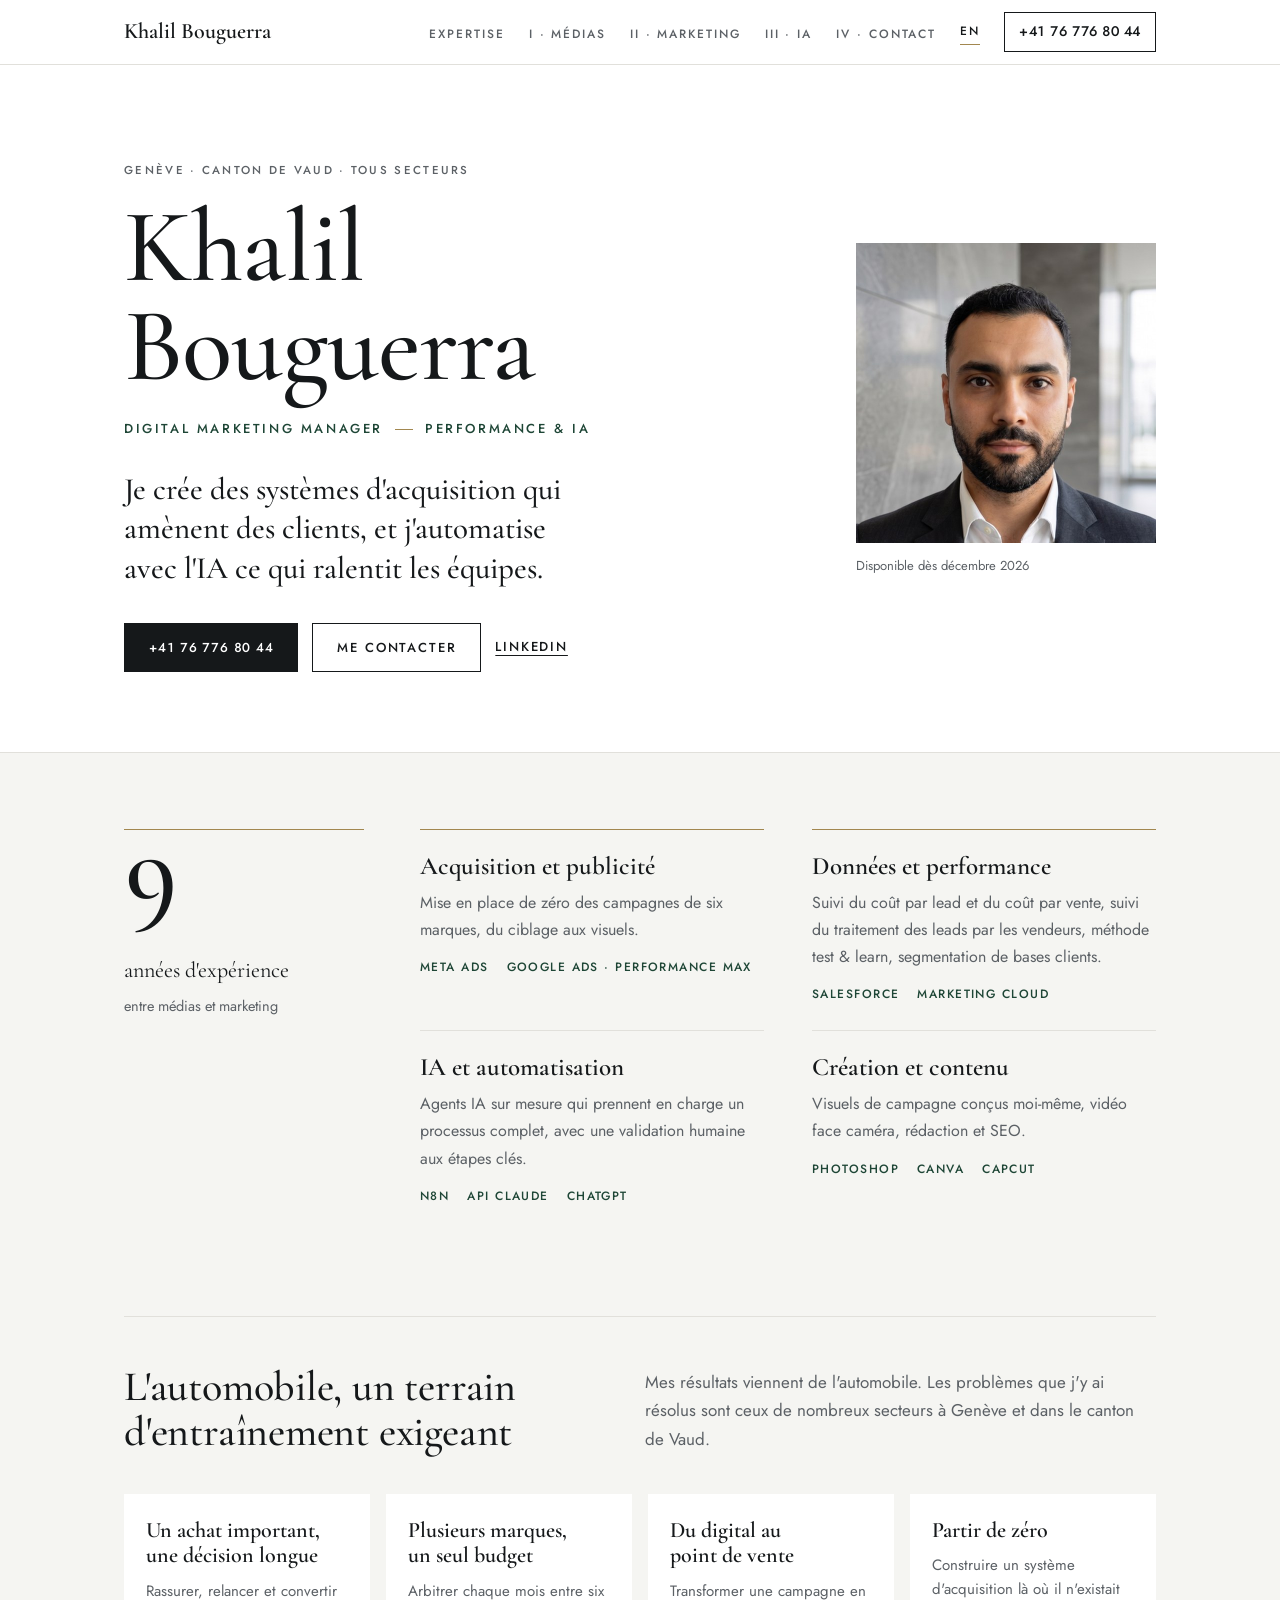
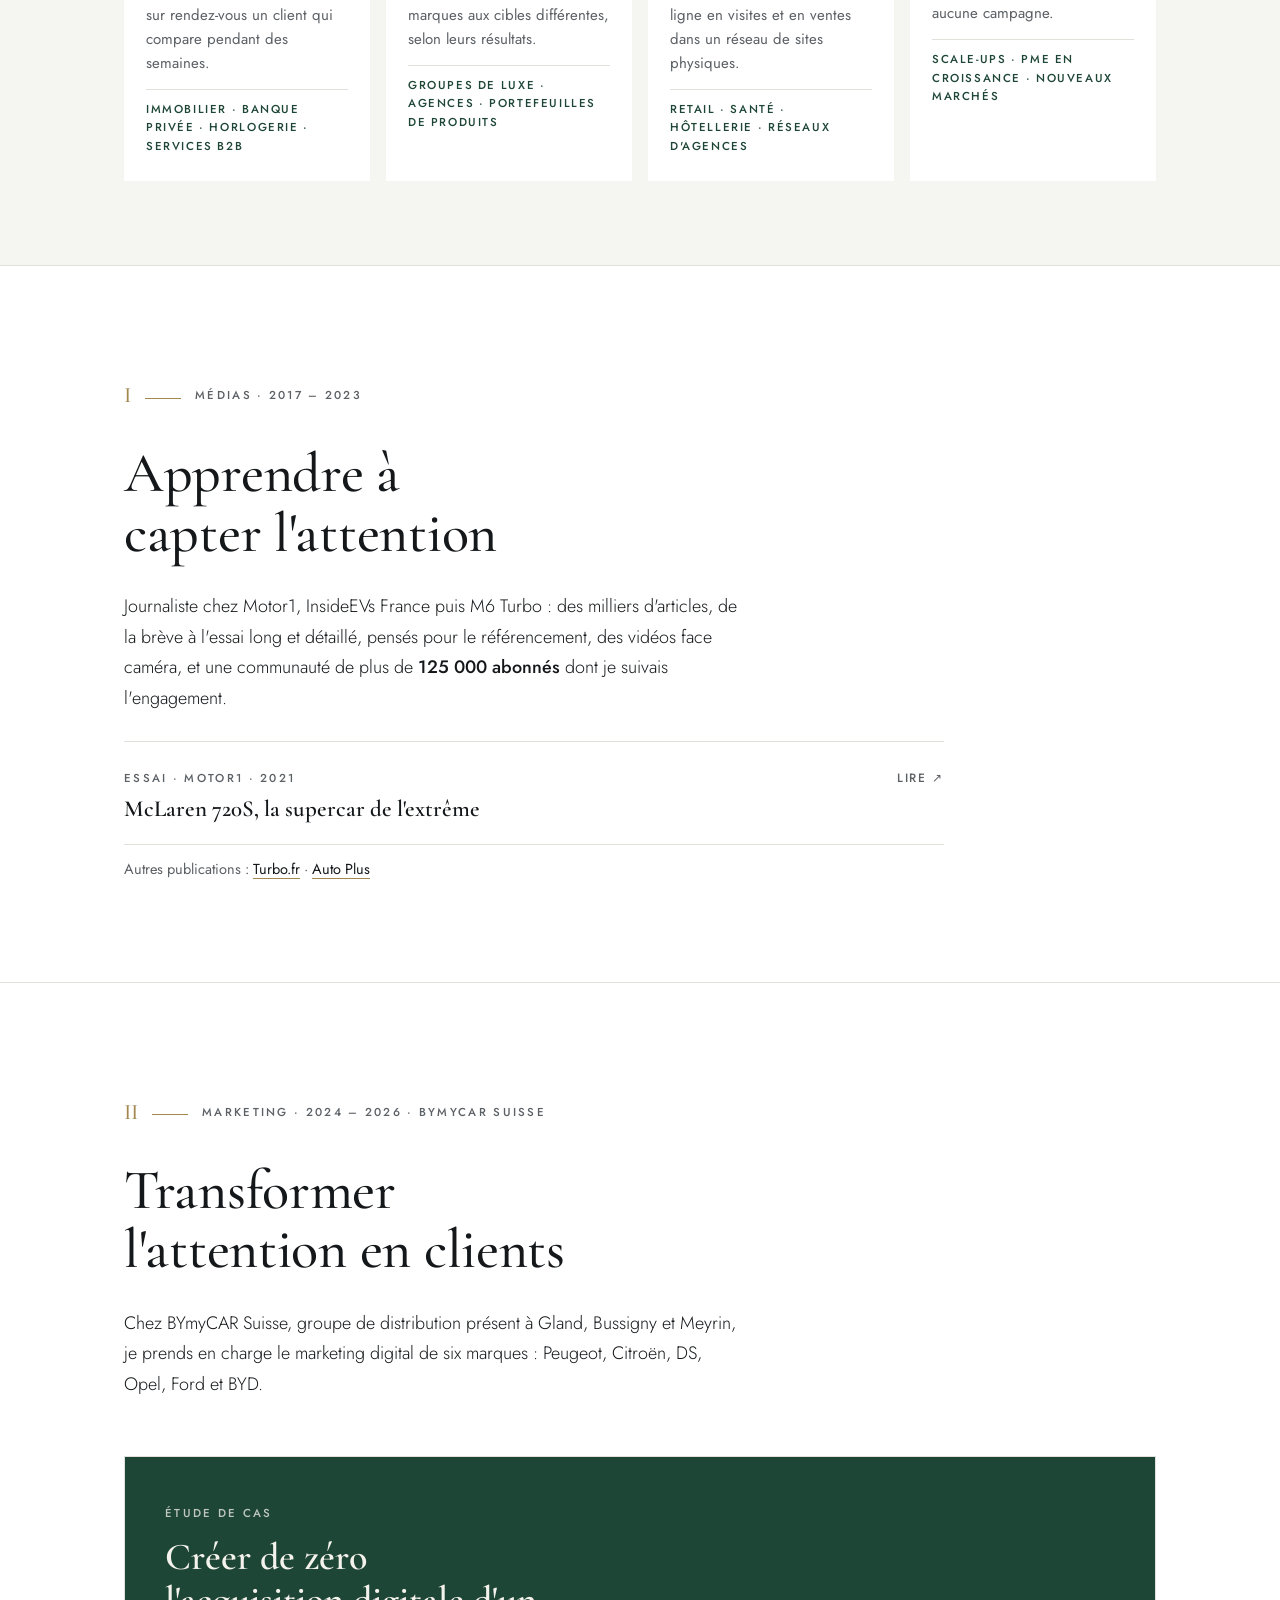
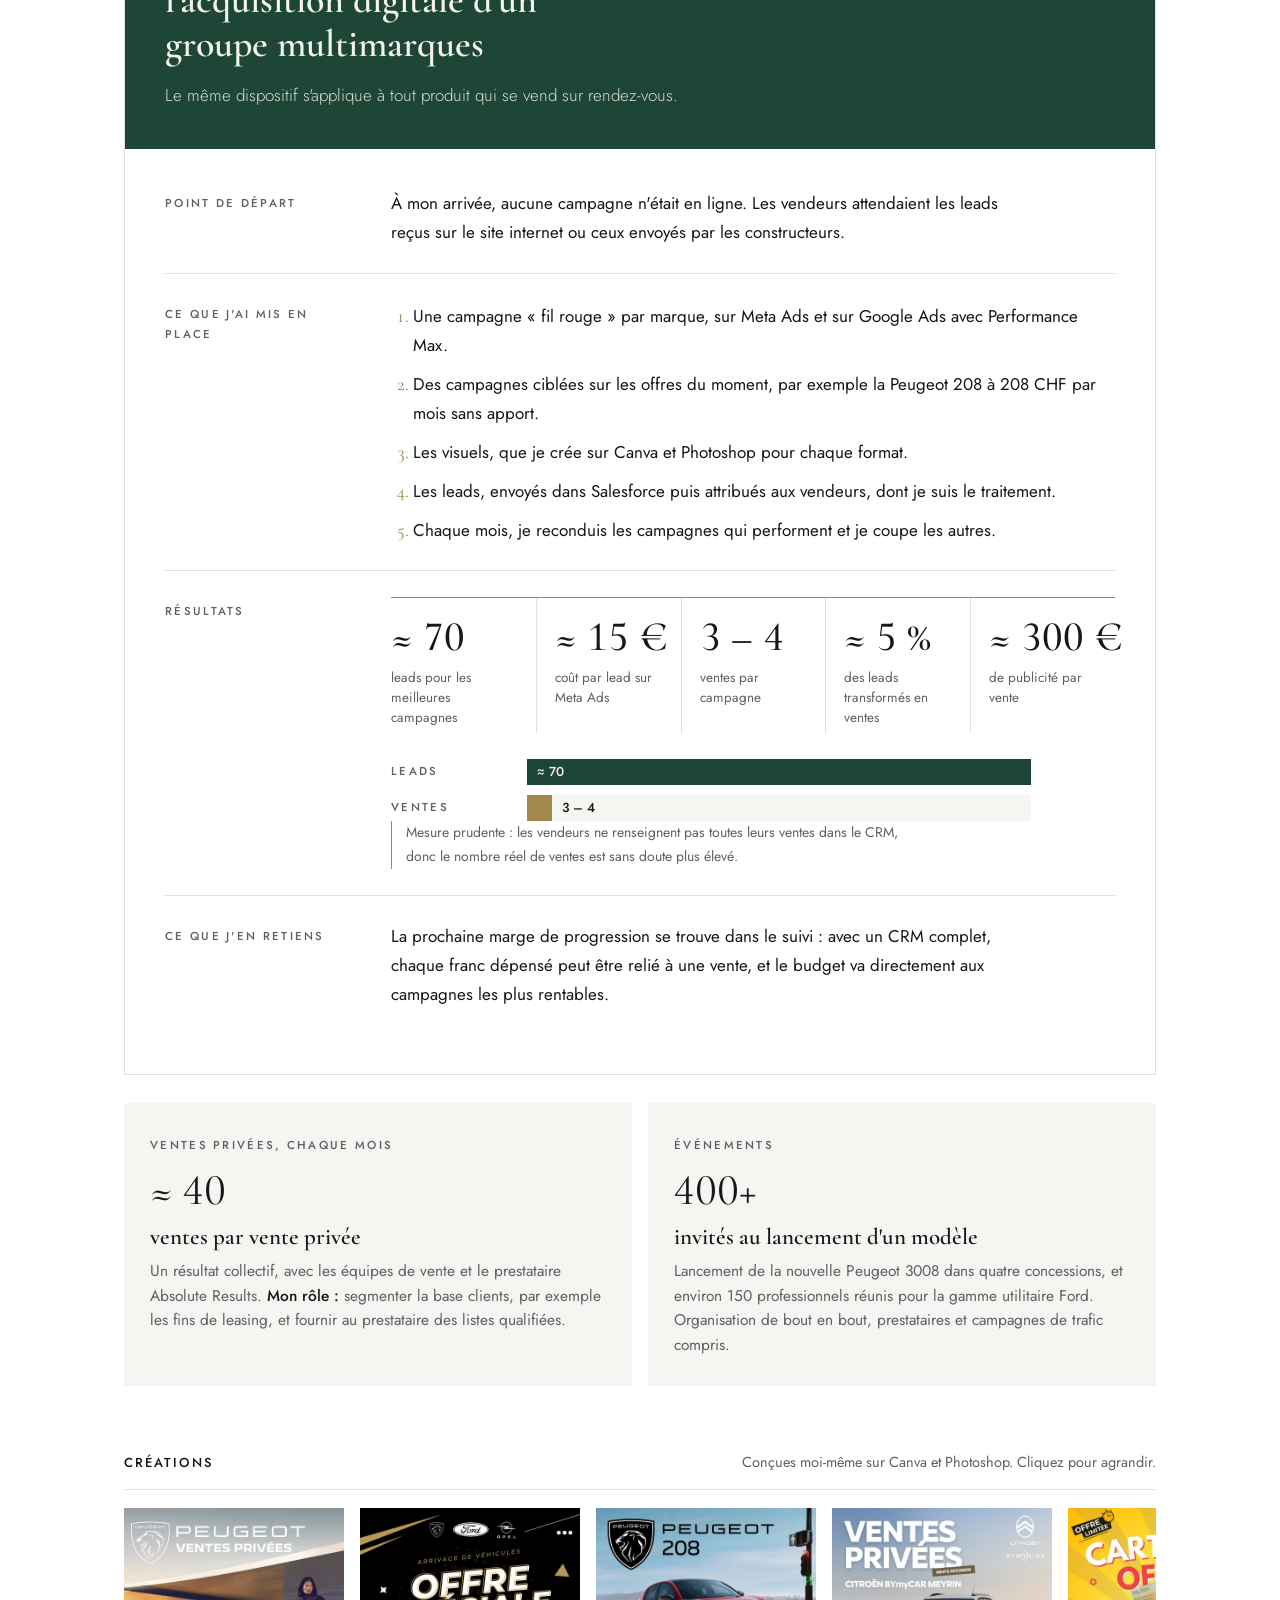
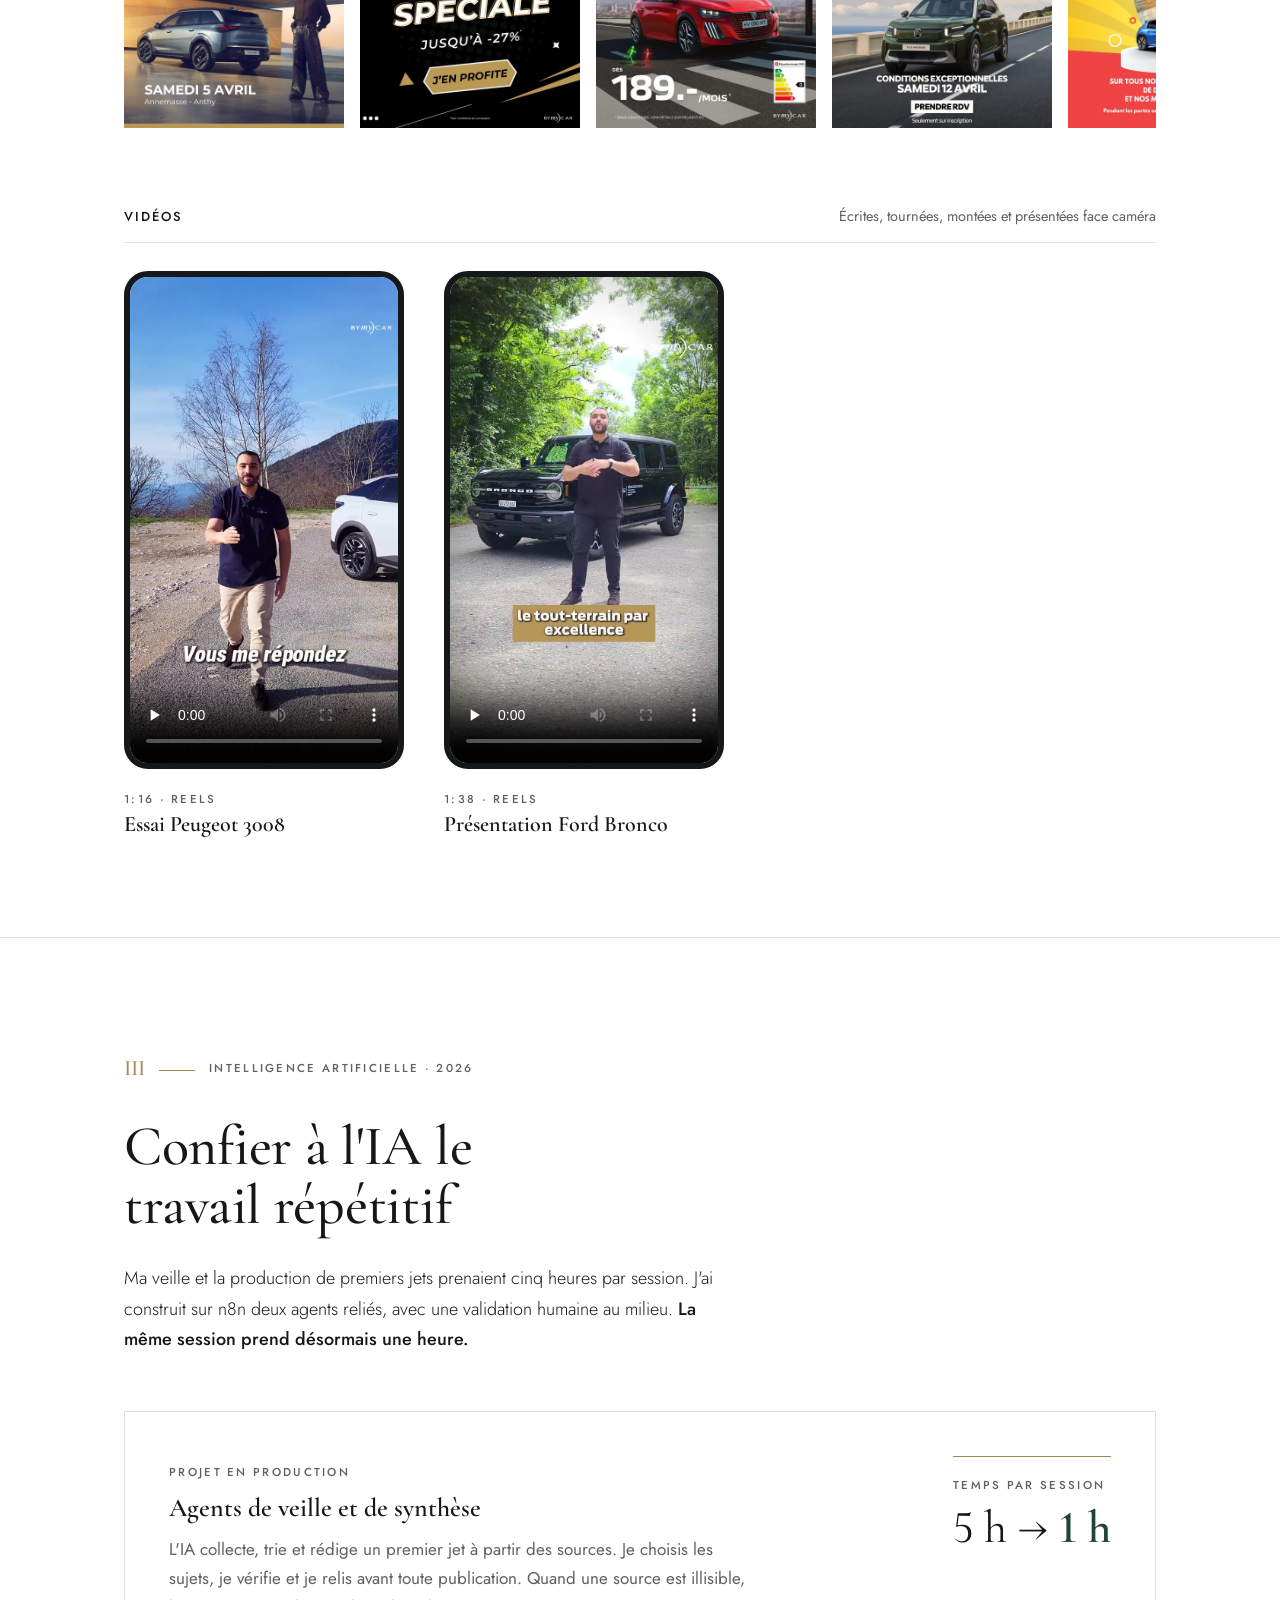
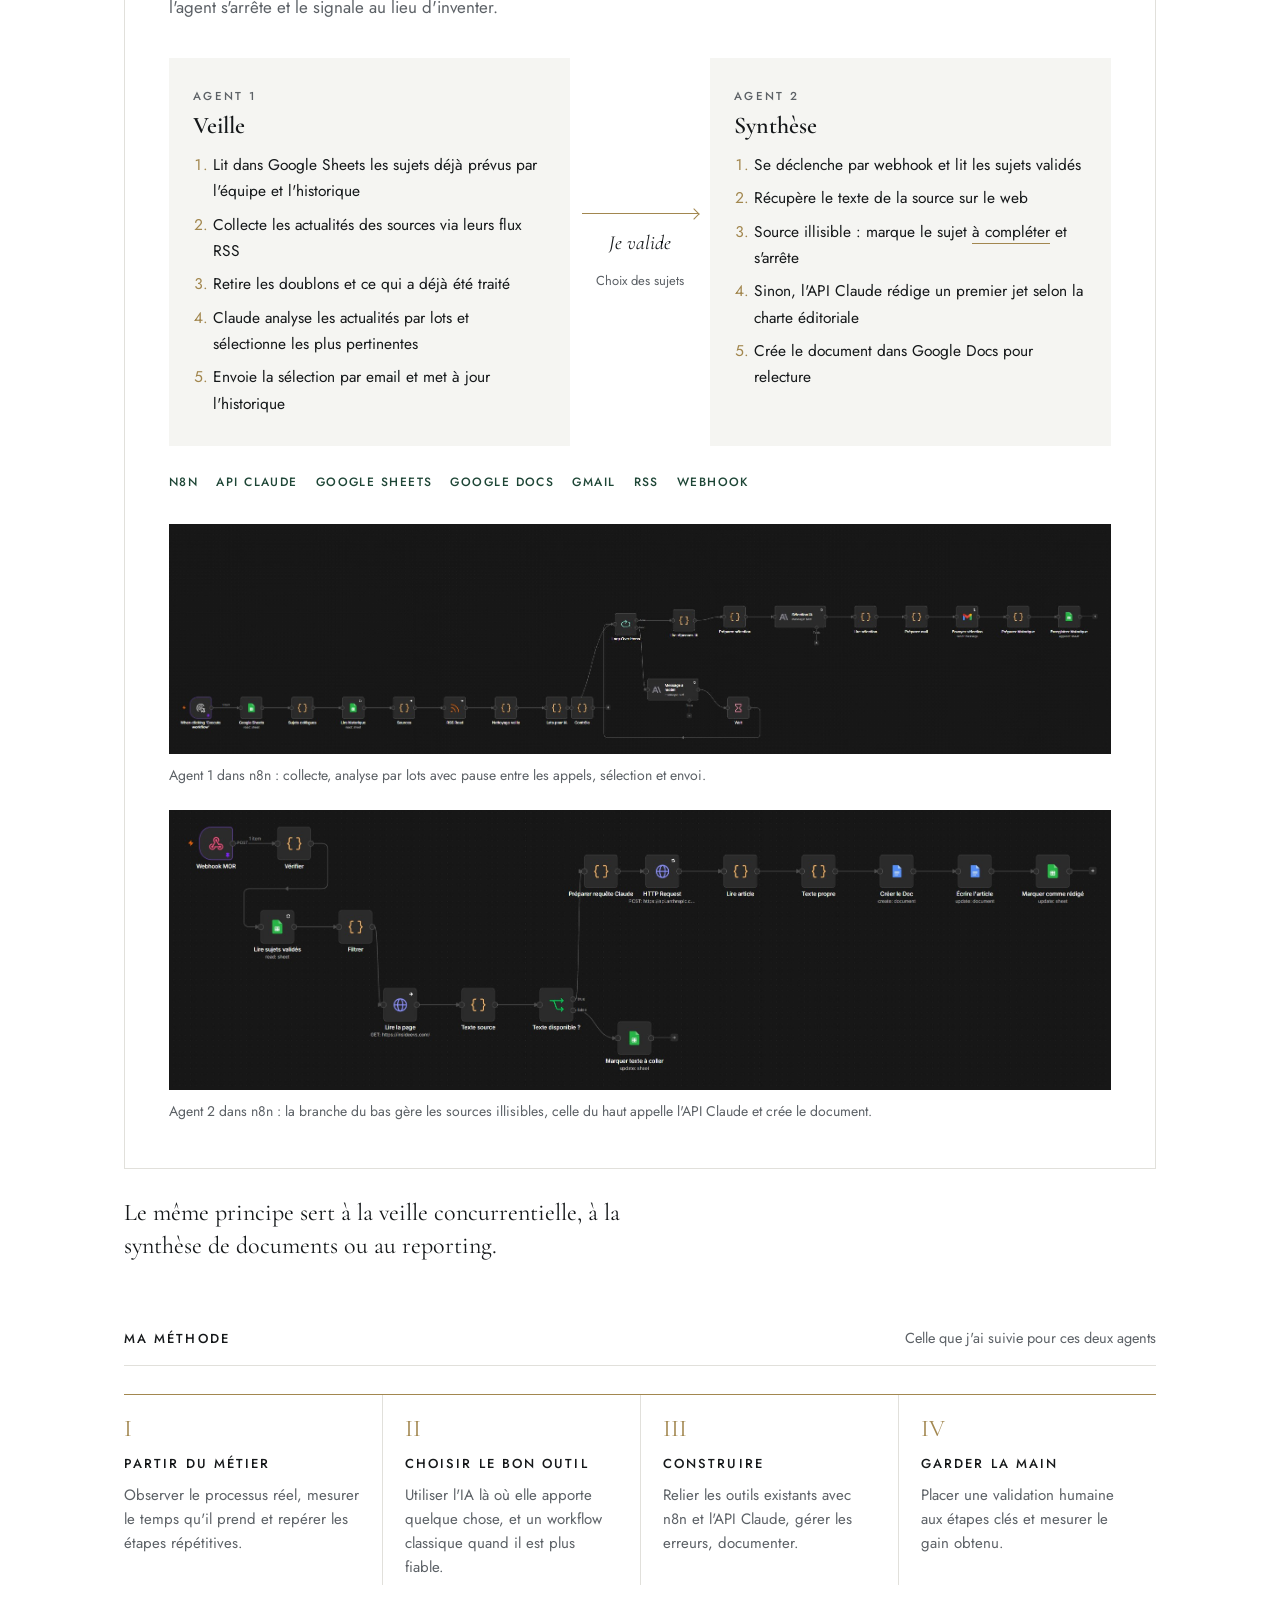
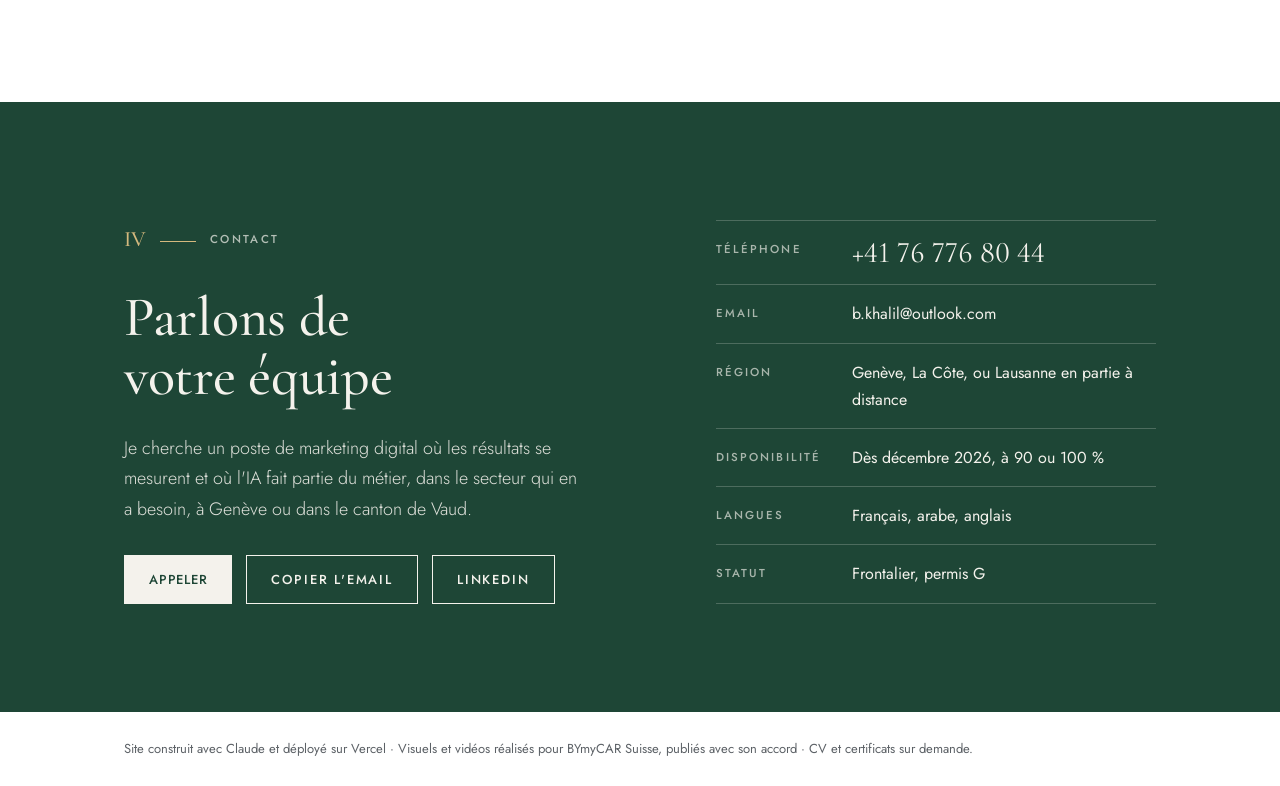
==== index.html @ 378ff2c2 "Précise le point de départ de l'étude de cas Co-Authored-By: Claude Opus 5.5 <noreply@anthropic.com>" ====
<!doctype html>
<html lang="fr">
<head>
<meta charset="utf-8">
<meta name="viewport" content="width=device-width, initial-scale=1, viewport-fit=cover">
<title>Khalil Bouguerra</title>
<meta name="description" content="Khalil Bouguerra – Digital Marketing Manager, performance et IA. Genève et canton de Vaud, tous secteurs.">
<link rel="alternate" hreflang="fr" href="index.html">
<link rel="alternate" hreflang="en" href="en.html">
<link rel="preconnect" href="https://fonts.googleapis.com">
<link rel="preconnect" href="https://fonts.gstatic.com" crossorigin>
<link rel="stylesheet" href="https://fonts.googleapis.com/css2?family=Cormorant+Garamond:ital,wght@0,500;0,600;1,500&family=Jost:wght@300;400;500&display=swap">
<link rel="stylesheet" href="styles.css">
</head>
<body>
<header class="nav">
  <div class="wrap nav-row">
    <a class="brand" href="#depart">Khalil Bouguerra</a>
    <div class="nav-right">
      <ul class="chapters-top" aria-label="Chapitres">
        <li><a href="#expertise" data-k="expertise">Expertise</a></li>
        <li><a href="#raconter" data-k="raconter">I · Médias</a></li>
        <li><a href="#vendre" data-k="vendre">II · Marketing</a></li>
        <li><a href="#automatiser" data-k="automatiser">III · IA</a></li>
        <li><a href="#suite" data-k="suite">IV · Contact</a></li>
      </ul>
      <a class="lang" href="en.html" hreflang="en" lang="en">EN</a>
      <a class="tel-top" href="tel:+41767768044">+41 76 776 80 44</a>
    </div>
  </div>
</header>

<nav class="rail" aria-label="Chapitres">
  <span class="fill" aria-hidden="true"></span>
  <ol>
    <li><a href="#expertise" data-k="expertise"><span class="dot"></span><span><span class="n">—</span><span class="l">Expertise</span></span></a></li>
    <li><a href="#raconter" data-k="raconter"><span class="dot"></span><span><span class="n">I</span><span class="l">Médias</span></span></a></li>
    <li><a href="#vendre" data-k="vendre"><span class="dot"></span><span><span class="n">II</span><span class="l">Marketing</span></span></a></li>
    <li><a href="#automatiser" data-k="automatiser"><span class="dot"></span><span><span class="n">III</span><span class="l">Intelligence artificielle</span></span></a></li>
    <li><a href="#suite" data-k="suite"><span class="dot"></span><span><span class="n">IV</span><span class="l">Contact</span></span></a></li>
  </ol>
</nav>

<main>
  <section class="hero" id="depart">
    <div class="wrap hero-grid">
      <div>
        <p class="label">Genève · Canton de Vaud · Tous secteurs</p>
        <h1>Khalil Bouguerra</h1>
        <p class="role">Digital Marketing Manager<span>Performance &amp; IA</span></p>
        <p class="thesis">Je crée des systèmes d'acquisition qui amènent des clients, et j'automatise avec l'IA ce qui ralentit les équipes.</p>
        <div class="actions">
          <a class="btn primary tel" href="tel:+41767768044">+41 76 776 80 44</a>
          <a class="btn" href="#suite">Me contacter</a>
          <a class="link-quiet" href="https://www.linkedin.com/in/khalilbouguerra/" target="_blank" rel="noopener">LinkedIn</a>
        </div>
      </div>
      <figure class="portrait-frame">
        <img class="portrait" src="media/photo-khalil-carre.jpg" alt="Portrait de Khalil Bouguerra" width="600" height="600">
        <figcaption>Disponible dès décembre 2026</figcaption>
      </figure>
    </div>
  </section>

  <section class="expertise" id="expertise" aria-labelledby="exp-title">
    <div class="wrap exp-grid">
      <div class="years">
        <div class="num" aria-hidden="true">9</div>
        <div class="txt" id="exp-title">années d'expérience</div>
        <div class="sub">entre médias et marketing</div>
      </div>
      <div class="skills">
        <div class="skill">
          <h3>Acquisition et publicité</h3>
          <p>Mise en place de zéro des campagnes de six marques, du ciblage aux visuels.</p>
          <ul class="tools"><li>Meta Ads</li><li>Google Ads · Performance Max</li></ul>
        </div>
        <div class="skill">
          <h3>Données et performance</h3>
          <p>Suivi du coût par lead et du coût par vente, suivi du traitement des leads par les vendeurs, méthode test &amp; learn, segmentation de bases clients.</p>
          <ul class="tools"><li>Salesforce</li><li>Marketing Cloud</li></ul>
        </div>
        <div class="skill">
          <h3>IA et automatisation</h3>
          <p>Agents IA sur mesure qui prennent en charge un processus complet, avec une validation humaine aux étapes clés.</p>
          <ul class="tools"><li>n8n</li><li>API Claude</li><li>ChatGPT</li></ul>
        </div>
        <div class="skill">
          <h3>Création et contenu</h3>
          <p>Visuels de campagne conçus moi-même, vidéo face caméra, rédaction et SEO.</p>
          <ul class="tools"><li>Photoshop</li><li>Canva</li><li>CapCut</li></ul>
        </div>
      </div>
    </div>
  </section>

  <section class="transfer" aria-labelledby="tr-title">
    <div class="wrap">
      <div class="transfer-head">
        <h2 id="tr-title">L'automobile, un terrain d'entraînement exigeant</h2>
        <p>Mes résultats viennent de l'automobile. Les problèmes que j'y ai résolus sont ceux de nombreux secteurs à Genève et dans le canton de Vaud.</p>
      </div>
      <div class="transfer-grid">
        <div class="tr">
          <h3>Un achat important, une décision longue</h3>
          <p>Rassurer, relancer et convertir sur rendez-vous un client qui compare pendant des semaines.</p>
          <span class="to">Immobilier · Banque privée · Horlogerie · Services B2B</span>
        </div>
        <div class="tr">
          <h3>Plusieurs marques, un seul budget</h3>
          <p>Arbitrer chaque mois entre six marques aux cibles différentes, selon leurs résultats.</p>
          <span class="to">Groupes de luxe · Agences · Portefeuilles de produits</span>
        </div>
        <div class="tr">
          <h3>Du digital au point de vente</h3>
          <p>Transformer une campagne en ligne en visites et en ventes dans un réseau de sites physiques.</p>
          <span class="to">Retail · Santé · Hôtellerie · Réseaux d'agences</span>
        </div>
        <div class="tr">
          <h3>Partir de zéro</h3>
          <p>Construire un système d'acquisition là où il n'existait aucune campagne.</p>
          <span class="to">Scale-ups · PME en croissance · Nouveaux marchés</span>
        </div>
      </div>
    </div>
  </section>

  <section class="chapter" id="raconter">
    <div class="wrap">
      <div class="chapter-head">
        <p class="label"><span class="rn">I</span>Médias · 2017 – 2023</p>
        <h2>Apprendre à capter l'attention</h2>
      </div>
      <div class="story">
        <p>Journaliste chez Motor1, InsideEVs France puis M6 Turbo : des milliers d'articles, de la brève à l'essai long et détaillé, pensés pour le référencement, des vidéos face caméra, et une communauté de plus de <strong>125 000 abonnés</strong> dont je suivais l'engagement.</p>
      </div>
      <a class="press" href="https://fr.motor1.com/reviews/535179/essai-mclaren-720s-2021-video/" target="_blank" rel="noopener">
        <span><span class="label">Essai · Motor1 · 2021</span><span class="t">McLaren 720S, la supercar de l'extrême</span></span>
        <span class="go">Lire ↗</span>
      </a>
      <p class="press-more">Autres publications : <a href="https://www.turbo.fr/actualite-automobile/video-ne-peut-pas-faire-plus-idiot-que-ce-gars-192722" target="_blank" rel="noopener">Turbo.fr</a> · <a href="https://www.autoplus.fr/actualite/la-r8-a-tellement-de-succes-quaudi-prolonge-sa-production-1312752.html" target="_blank" rel="noopener">Auto Plus</a></p>
    </div>
  </section>

  <section class="chapter" id="vendre">
    <div class="wrap">
      <div class="chapter-head">
        <p class="label"><span class="rn">II</span>Marketing · 2024 – 2026 · BYmyCAR Suisse</p>
        <h2>Transformer l'attention en clients</h2>
      </div>
      <div class="story">
        <p>Chez BYmyCAR Suisse, groupe de distribution présent à Gland, Bussigny et Meyrin, je prends en charge le marketing digital de six marques : Peugeot, Citroën, DS, Opel, Ford et BYD.</p>
      </div>

      <article class="case" aria-labelledby="case-title">
        <div class="case-top">
          <span class="label">Étude de cas</span>
          <h3 id="case-title">Créer de zéro l'acquisition digitale d'un groupe multimarques</h3>
          <p>Le même dispositif s'applique à tout produit qui se vend sur rendez-vous.</p>
        </div>
        <div class="case-body">
          <div class="case-row">
            <span class="label">Point de départ</span>
            <div><p>À mon arrivée, aucune campagne n'était en ligne. Les vendeurs attendaient les leads reçus sur le site internet ou ceux envoyés par les constructeurs.</p></div>
          </div>
          <div class="case-row">
            <span class="label">Ce que j'ai mis en place</span>
            <ol class="steps">
              <li>Une campagne « fil rouge » par marque, sur Meta Ads et sur Google Ads avec Performance Max.</li>
              <li>Des campagnes ciblées sur les offres du moment, par exemple la Peugeot 208 à 208 CHF par mois sans apport.</li>
              <li>Les visuels, que je crée sur Canva et Photoshop pour chaque format.</li>
              <li>Les leads, envoyés dans Salesforce puis attribués aux vendeurs, dont je suis le traitement.</li>
              <li>Chaque mois, je reconduis les campagnes qui performent et je coupe les autres.</li>
            </ol>
          </div>
          <div class="case-row">
            <span class="label">Résultats</span>
            <div>
              <div class="metrics">
                <div class="metric"><div class="v">≈ 70</div><div class="k">leads pour les meilleures campagnes</div></div>
                <div class="metric"><div class="v">≈ 15 €</div><div class="k">coût par lead sur Meta Ads</div></div>
                <div class="metric"><div class="v">3 – 4</div><div class="k">ventes par campagne</div></div>
                <div class="metric"><div class="v">≈ 5 %</div><div class="k">des leads transformés en ventes</div></div>
                <div class="metric"><div class="v">≈ 300 €</div><div class="k">de publicité par vente</div></div>
              </div>
              <div class="funnel" aria-label="Sur une campagne : environ 70 leads, puis 3 à 4 ventes">
                <div class="fbar"><span class="label">Leads</span><div class="track"><div class="fill" style="width:100%"></div><span class="val lead-val">≈ 70</span></div></div>
                <div class="fbar"><span class="label">Ventes</span><div class="track"><div class="fill sales" style="width:5%"></div><span class="val" style="--w:5%">3 – 4</span></div></div>
              </div>
              <p class="note">Mesure prudente : les vendeurs ne renseignent pas toutes leurs ventes dans le CRM, donc le nombre réel de ventes est sans doute plus élevé.</p>
            </div>
          </div>
          <div class="case-row">
            <span class="label">Ce que j'en retiens</span>
            <div><p>La prochaine marge de progression se trouve dans le suivi : avec un CRM complet, chaque franc dépensé peut être relié à une vente, et le budget va directement aux campagnes les plus rentables.</p></div>
          </div>
        </div>
      </article>

      <div class="pair">
        <div class="card">
          <span class="label">Ventes privées, chaque mois</span>
          <div class="v">≈ 40</div>
          <h3>ventes par vente privée</h3>
          <p>Un résultat collectif, avec les équipes de vente et le prestataire Absolute Results. <strong>Mon rôle :</strong> segmenter la base clients, par exemple les fins de leasing, et fournir au prestataire des listes qualifiées.</p>
        </div>
        <div class="card">
          <span class="label">Événements</span>
          <div class="v">400+</div>
          <h3>invités au lancement d'un modèle</h3>
          <p>Lancement de la nouvelle Peugeot 3008 dans quatre concessions, et environ 150 professionnels réunis pour la gamme utilitaire Ford. Organisation de bout en bout, prestataires et campagnes de trafic compris.</p>
        </div>
      </div>

      <div class="block">
        <div class="block-head"><h4>Créations</h4><p>Conçues moi-même sur Canva et Photoshop. Cliquez pour agrandir.</p></div>
        <div class="strip">
          <button type="button" data-cap="Affiche ventes privées Peugeot"><img src="media/visuels/vp-peugeot.jpg" alt="Affiche ventes privées Peugeot" loading="lazy" width="1000" height="1000"></button>
          <button type="button" data-cap="Post offre spéciale multimarques"><img src="media/visuels/offre-speciale.jpg" alt="Post offre spéciale jusqu'à moins 27 pour cent" loading="lazy" width="1000" height="1000"></button>
          <button type="button" data-cap="Carrousel de loyers, slide Peugeot 208"><img src="media/visuels/loyers-peugeot-208.jpg" alt="Slide de carrousel loyer Peugeot 208" loading="lazy" width="1000" height="1000"></button>
          <button type="button" data-cap="Affiche ventes privées Citroën, Meyrin"><img src="media/visuels/vp-citroen-meyrin.jpg" alt="Affiche ventes privées Citroën BYmyCAR Meyrin" loading="lazy" width="1000" height="1000"></button>
          <button type="button" data-cap="Post carte grise offerte"><img src="media/visuels/carte-grise-offerte.jpg" alt="Post carte grise offerte" loading="lazy" width="1000" height="1000"></button>
          <button type="button" data-cap="Post lancement nouvelle Citroën C4"><img src="media/visuels/citroen-c4.jpg" alt="Post nouvelle Citroën C4 dès 23 900 francs" loading="lazy" width="1000" height="1000"></button>
        </div>
      </div>

      <div class="block">
        <div class="block-head"><h4>Vidéos</h4><p>Écrites, tournées, montées et présentées face caméra</p></div>
        <div class="videos">
          <div>
            <div class="phone"><video controls playsinline preload="none" poster="media/essai-peugeot-3008.jpg" src="media/essai-peugeot-3008.mp4" aria-label="Vidéo : essai Peugeot 3008"></video></div>
            <div class="video-meta"><span class="label">1:16 · Reels</span><h3>Essai Peugeot 3008</h3></div>
          </div>
          <div>
            <div class="phone"><video controls playsinline preload="none" poster="media/presentation-ford-bronco.jpg" src="media/presentation-ford-bronco.mp4" aria-label="Vidéo : présentation Ford Bronco"></video></div>
            <div class="video-meta"><span class="label">1:38 · Reels</span><h3>Présentation Ford Bronco</h3></div>
          </div>
        </div>
      </div>
    </div>
  </section>

  <section class="chapter" id="automatiser">
    <div class="wrap">
      <div class="chapter-head">
        <p class="label"><span class="rn">III</span>Intelligence artificielle · 2026</p>
        <h2>Confier à l'IA le travail répétitif</h2>
      </div>
      <div class="story">
        <p>Ma veille et la production de premiers jets prenaient cinq heures par session. J'ai construit sur n8n deux agents reliés, avec une validation humaine au milieu. <strong>La même session prend désormais une heure.</strong></p>
      </div>

      <article class="project">
        <div class="project-head">
          <div>
            <span class="label">Projet en production</span>
            <h3>Agents de veille et de synthèse</h3>
            <p>L'IA collecte, trie et rédige un premier jet à partir des sources. Je choisis les sujets, je vérifie et je relis avant toute publication. Quand une source est illisible, l'agent s'arrête et le signale au lieu d'inventer.</p>
          </div>
          <div class="gain">
            <span class="label">Temps par session</span>
            <div class="v">5 h → <b>1 h</b></div>
          </div>
        </div>

        <div class="flow">
          <div class="stage">
            <span class="label">Agent 1</span>
            <h3>Veille</h3>
            <ol>
              <li>Lit dans Google Sheets les sujets déjà prévus par l'équipe et l'historique</li>
              <li>Collecte les actualités des sources via leurs flux RSS</li>
              <li>Retire les doublons et ce qui a déjà été traité</li>
              <li>Claude analyse les actualités par lots et sélectionne les plus pertinentes</li>
              <li>Envoie la sélection par email et met à jour l'historique</li>
            </ol>
          </div>
          <div class="handoff" aria-label="Validation humaine entre les deux agents">
            <div class="road" aria-hidden="true"></div>
            <div class="you">Je valide</div>
            <small>Choix des sujets</small>
          </div>
          <div class="stage">
            <span class="label">Agent 2</span>
            <h3>Synthèse</h3>
            <ol>
              <li>Se déclenche par webhook et lit les sujets validés</li>
              <li>Récupère le texte de la source sur le web</li>
              <li>Source illisible : marque le sujet <em>à compléter</em> et s'arrête</li>
              <li>Sinon, l'API Claude rédige un premier jet selon la charte éditoriale</li>
              <li>Crée le document dans Google Docs pour relecture</li>
            </ol>
          </div>
        </div>

        <ul class="tools" style="margin-top:26px" aria-label="Outils utilisés"><li>n8n</li><li>API Claude</li><li>Google Sheets</li><li>Google Docs</li><li>Gmail</li><li>RSS</li><li>Webhook</li></ul>

        <div class="shots">
          <figure>
            <div class="shot"><img src="media/n8n-veille.jpg" alt="Workflow n8n de l'agent de veille : lecture Google Sheets, flux RSS, nettoyage, boucle d'analyse par Claude, sélection, envoi Gmail, enregistrement de l'historique" loading="lazy" width="2099" height="511"></div>
            <figcaption>Agent 1 dans n8n : collecte, analyse par lots avec pause entre les appels, sélection et envoi.</figcaption>
          </figure>
          <figure>
            <div class="shot"><img src="media/n8n-redaction.jpg" alt="Workflow n8n de l'agent de synthèse : webhook, lecture des sujets validés, lecture de la source, condition texte disponible, requête à l'API Claude, création du Google Doc" loading="lazy" width="2147" height="640"></div>
            <figcaption>Agent 2 dans n8n : la branche du bas gère les sources illisibles, celle du haut appelle l'API Claude et crée le document.</figcaption>
          </figure>
        </div>
      </article>

      <p class="transpose">Le même principe sert à la veille concurrentielle, à la synthèse de documents ou au reporting.</p>

      <div class="block">
        <div class="block-head"><h4>Ma méthode</h4><p>Celle que j'ai suivie pour ces deux agents</p></div>
        <ol class="method">
          <li><h4>Partir du métier</h4><p>Observer le processus réel, mesurer le temps qu'il prend et repérer les étapes répétitives.</p></li>
          <li><h4>Choisir le bon outil</h4><p>Utiliser l'IA là où elle apporte quelque chose, et un workflow classique quand il est plus fiable.</p></li>
          <li><h4>Construire</h4><p>Relier les outils existants avec n8n et l'API Claude, gérer les erreurs, documenter.</p></li>
          <li><h4>Garder la main</h4><p>Placer une validation humaine aux étapes clés et mesurer le gain obtenu.</p></li>
        </ol>
      </div>
    </div>
  </section>

  <section class="finale" id="suite">
    <div class="wrap finale-grid">
      <div>
        <div class="chapter-head">
          <p class="label"><span class="rn">IV</span>Contact</p>
          <h2>Parlons de votre équipe</h2>
        </div>
        <p class="intro">Je cherche un poste de marketing digital où les résultats se mesurent et où l'IA fait partie du métier, dans le secteur qui en a besoin, à Genève ou dans le canton de Vaud.</p>
        <div class="actions">
          <a class="btn primary tel" href="tel:+41767768044">Appeler</a>
          <button class="btn" type="button" id="copy" data-done="Email copié" data-selected="Email sélectionné">Copier l'email</button>
          <a class="btn" href="https://www.linkedin.com/in/khalilbouguerra/" target="_blank" rel="noopener">LinkedIn</a>
        </div>
      </div>
      <dl class="facts">
        <div><dt>Téléphone</dt><dd class="tel"><a href="tel:+41767768044">+41 76 776 80 44</a></dd></div>
        <div><dt>Email</dt><dd id="mail">b.khalil@outlook.com</dd></div>
        <div><dt>Région</dt><dd>Genève, La Côte, ou Lausanne en partie à distance</dd></div>
        <div><dt>Disponibilité</dt><dd>Dès décembre 2026, à 90 ou 100 %</dd></div>
        <div><dt>Langues</dt><dd>Français, arabe, anglais</dd></div>
        <div><dt>Statut</dt><dd>Frontalier, permis G</dd></div>
      </dl>
    </div>
  </section>
</main>

<footer class="foot">
  <div class="wrap">Site construit avec Claude et déployé sur Vercel · Visuels et vidéos réalisés pour BYmyCAR Suisse, publiés avec son accord · CV et certificats sur demande.</div>
</footer>

<dialog id="lightbox" aria-label="Visuel agrandi">
  <button class="close" type="button" id="lb-close">Fermer</button>
  <img id="lb-img" alt="">
  <p id="lb-cap"></p>
</dialog>

<script src="site.js"></script>
</body>
</html>
---- styles.css ----
/* Layout: a quiet maison-style page. White space, hairline rules, a serif for statements and a geometric sans for everything that informs. Four chapters, marked with roman numerals on a thin rail. */
:root {
  --bg: #ffffff;
  --bg-alt: #f5f5f2;
  --ink: #15181a;
  --ink-soft: #5c6166;
  --line: #e1e0db;
  --accent: #1e4636;
  --gold: #a2874f;
  --on-accent: #f4f2ec;
  --font-display: "Cormorant Garamond", "Cormorant", Garamond, "Times New Roman", serif;
  --font-body: "Jost", "Futura", "Century Gothic", "Helvetica Neue", Arial, sans-serif;
  --wrap: 1080px;
  --nav-h: 64px;
}
@media (prefers-color-scheme: dark) {
  :root:not([data-theme="light"]) {
    --bg: #0f1312; --bg-alt: #151a18; --ink: #ecebe6; --ink-soft: #a5aaa7;
    --line: #2a302d; --accent: #8fbfa6; --gold: #c8aa6e; --on-accent: #f4f2ec;
    color-scheme: dark;
  }
}
:root[data-theme="dark"] {
  --bg: #0f1312; --bg-alt: #151a18; --ink: #ecebe6; --ink-soft: #a5aaa7;
  --line: #2a302d; --accent: #8fbfa6; --gold: #c8aa6e; --on-accent: #f4f2ec;
  color-scheme: dark;
}

* { box-sizing: border-box; }
html { scroll-behavior: smooth; scroll-padding-top: calc(var(--nav-h) + 16px); }
@media (prefers-reduced-motion: reduce) { html { scroll-behavior: auto; } }
body { margin: 0; background: var(--bg); color: var(--ink); font-family: var(--font-body); font-weight: 400; font-size: 17px; line-height: 1.7; -webkit-font-smoothing: antialiased; }
a { color: inherit; text-underline-offset: 4px; text-decoration-color: var(--gold); }
a:focus-visible, button:focus-visible, video:focus-visible { outline: 2px solid var(--gold); outline-offset: 4px; }
img { max-width: 100%; display: block; }
.wrap { max-width: var(--wrap); margin: 0 auto; padding-left: max(24px, env(safe-area-inset-left, 0px)); padding-right: max(24px, env(safe-area-inset-right, 0px)); }

.label { font-family: var(--font-body); font-weight: 500; font-size: 11.5px; letter-spacing: 0.2em; text-transform: uppercase; color: var(--ink-soft); }
h1, h2, h3, h4 { margin: 0; font-weight: 500; text-wrap: balance; }
h2 { font-family: var(--font-display); font-size: clamp(36px, 4.8vw, 56px); line-height: 1.06; letter-spacing: -0.005em; max-width: 20ch; }
h3 { font-family: var(--font-display); font-weight: 600; font-size: 26px; line-height: 1.15; }
h4 { font-family: var(--font-body); font-weight: 500; font-size: 13px; letter-spacing: 0.16em; text-transform: uppercase; }

/* Top bar */
body::before { content: ""; position: fixed; inset: 0 0 auto; height: env(safe-area-inset-top, 0px); z-index: 10; background: var(--bg); }
.nav { position: sticky; top: env(safe-area-inset-top, 0px); z-index: 6; background: color-mix(in srgb, var(--bg) 94%, transparent); backdrop-filter: blur(10px); border-bottom: 1px solid var(--line); }
.nav-row { display: flex; align-items: center; justify-content: space-between; gap: 18px; min-height: var(--nav-h); }
.brand { font-family: var(--font-display); font-weight: 600; font-size: 22px; color: var(--ink); text-decoration: none; white-space: nowrap; }
.nav-right { display: flex; align-items: center; gap: 24px; min-width: 0; }
.chapters-top { display: flex; gap: 24px; list-style: none; margin: 0; padding: 0; }
.chapters-top a, .lang { font-size: 12px; font-weight: 500; letter-spacing: 0.16em; text-transform: uppercase; color: var(--ink-soft); text-decoration: none; white-space: nowrap; padding-block: 6px; }
.chapters-top a[aria-current="true"] { color: var(--ink); box-shadow: inset 0 -1px 0 var(--gold); }
.lang { color: var(--ink); border-bottom: 1px solid var(--gold); padding-block: 2px; }
.tel-top { font-size: 14px; font-weight: 500; letter-spacing: 0.04em; color: var(--ink); text-decoration: none; white-space: nowrap; border: 1px solid var(--ink); padding: 7px 14px; font-variant-numeric: tabular-nums; }
.tel-top:hover { background: var(--ink); color: var(--bg); }
@media (max-width: 860px) {
  .nav-row { flex-wrap: wrap; row-gap: 0; padding-block: 10px 0; }
  .nav-right { display: contents; }
  .brand { font-size: 20px; }
  .lang { order: 2; margin-left: auto; }
  .tel-top { order: 3; font-size: 13px; padding: 5px 10px; }
  .chapters-top { order: 4; width: 100%; overflow-x: auto; gap: 20px; padding: 10px 0; scrollbar-width: none; }
  .chapters-top::-webkit-scrollbar { display: none; }
  .chapters-top a { font-size: 11px; }
}
@media (min-width: 1400px) { .chapters-top { display: none; } }

/* Chapter rail */
.rail { display: none; }
@media (min-width: 1400px) {
  .rail { display: block; position: fixed; left: max(28px, calc((100vw - var(--wrap)) / 2 - 190px)); top: 50%; transform: translateY(-50%); z-index: 4; width: 160px; }
  .rail ol { list-style: none; margin: 0; padding: 0; display: grid; gap: 34px; position: relative; }
  .rail ol::before { content: ""; position: absolute; left: 5px; top: 10px; bottom: 10px; width: 1px; background: var(--line); }
  .rail .fill { position: absolute; left: 5px; top: 10px; width: 1px; height: calc((100% - 20px) * var(--p, 0)); background: var(--gold); transition: height .3s ease; }
  .rail a { position: relative; display: grid; grid-template-columns: 11px 1fr; gap: 16px; align-items: start; text-decoration: none; color: var(--ink-soft); }
  .rail .dot { width: 11px; height: 11px; border-radius: 50%; background: var(--bg); border: 1px solid var(--ink-soft); margin-top: 7px; transition: background .2s, border-color .2s; }
  .rail .n { font-family: var(--font-display); font-size: 18px; line-height: 1; display: block; color: var(--gold); }
  .rail .l { font-size: 11px; font-weight: 500; letter-spacing: 0.16em; text-transform: uppercase; display: block; margin-top: 4px; }
  .rail a:hover .l, .rail a[aria-current="true"] .l { color: var(--ink); }
  .rail a[aria-current="true"] .dot, .rail a.passed .dot { background: var(--gold); border-color: var(--gold); }
}

/* Hero */
.hero { padding-block: 84px 80px; }
.hero-grid { display: grid; grid-template-columns: minmax(0, 1fr) 300px; gap: 72px; align-items: center; }
.hero h1 { font-family: var(--font-display); font-weight: 500; font-size: clamp(54px, 8.4vw, 104px); line-height: 0.95; letter-spacing: -0.01em; margin-top: 18px; }
.role { margin-top: 22px; font-size: 13px; font-weight: 500; letter-spacing: 0.2em; text-transform: uppercase; color: var(--accent); }
.role span::before { content: ""; display: inline-block; width: 18px; height: 1px; background: var(--gold); vertical-align: middle; margin: 0 12px; }
.thesis { font-family: var(--font-display); font-weight: 500; font-size: clamp(24px, 2.7vw, 31px); line-height: 1.28; max-width: 30ch; margin: 30px 0 0; }
.open { margin: 18px 0 0; color: var(--ink-soft); max-width: 54ch; }
.actions { display: flex; flex-wrap: wrap; gap: 12px 14px; align-items: center; margin-top: 34px; }
.btn { display: inline-flex; align-items: center; justify-content: center; gap: 10px; font: 500 13px var(--font-body); letter-spacing: 0.14em; text-transform: uppercase; padding: 14px 24px; text-decoration: none; border: 1px solid var(--ink); color: var(--ink); background: transparent; cursor: pointer; transition: background .2s, color .2s; }
.btn:hover { background: var(--ink); color: var(--bg); }
.btn.primary { background: var(--ink); color: var(--bg); }
.btn.primary:hover { background: transparent; color: var(--ink); }
.btn.tel { letter-spacing: 0.06em; font-variant-numeric: tabular-nums; }
.link-quiet { font-size: 13px; font-weight: 500; letter-spacing: 0.14em; text-transform: uppercase; text-decoration: underline; text-decoration-thickness: 1px; }
.portrait-frame { margin: 0; }
.portrait { width: 100%; height: auto; aspect-ratio: 1 / 1; object-fit: cover; }
.portrait-frame figcaption { margin-top: 12px; font-size: 13px; color: var(--ink-soft); }
@media (max-width: 820px) {
  .hero { padding-block: 44px 56px; }
  .hero-grid { grid-template-columns: 1fr; gap: 32px; }
  .portrait-frame { order: -1; width: 150px; }
  .portrait-frame figcaption { display: none; }
}

/* Expertise band */
.expertise { background: var(--bg-alt); border-top: 1px solid var(--line); padding-block: 76px; }
.exp-grid { display: grid; grid-template-columns: 240px minmax(0, 1fr); gap: 56px; align-items: start; }
.years { border-top: 1px solid var(--gold); padding-top: 18px; }
.years .num { font-family: var(--font-display); font-weight: 500; font-size: 112px; line-height: 0.85; font-variant-numeric: lining-nums; }
.years .txt { margin-top: 14px; font-family: var(--font-display); font-size: 22px; line-height: 1.25; }
.years .sub { margin-top: 10px; font-size: 14.5px; color: var(--ink-soft); }
.skills { display: grid; grid-template-columns: repeat(2, minmax(0, 1fr)); gap: 0 48px; }
.skill { padding: 22px 0 26px; border-top: 1px solid var(--line); min-width: 0; }
.skill:nth-child(-n+2) { border-top-color: var(--gold); }
.skill h3 { font-size: 25px; }
.skill p { margin: 8px 0 0; color: var(--ink-soft); font-size: 16px; }
.tools { margin: 14px 0 0; padding: 0; list-style: none; display: flex; flex-wrap: wrap; gap: 6px 18px; }
.tools li { font-size: 12px; font-weight: 500; letter-spacing: 0.12em; text-transform: uppercase; color: var(--accent); }
@media (max-width: 860px) {
  .exp-grid { grid-template-columns: 1fr; gap: 32px; }
  .years { display: grid; grid-template-columns: auto minmax(0, 1fr); gap: 4px 22px; align-items: end; }
  .years .num { font-size: 84px; grid-row: span 2; }
  .years .txt, .years .sub { margin: 0; }
}
@media (max-width: 600px) { .skills { grid-template-columns: 1fr; } .skill:nth-child(2) { border-top-color: var(--line); } }

/* Transferable */
.transfer { background: var(--bg-alt); padding-block: 8px 84px; }
.transfer-head { border-top: 1px solid var(--line); padding-top: 48px; display: grid; grid-template-columns: minmax(0, 1fr) minmax(0, 1.1fr); gap: 24px 56px; align-items: end; }
.transfer-head h2 { font-size: clamp(30px, 3.6vw, 42px); }
.transfer-head p { margin: 0; color: var(--ink-soft); max-width: 52ch; }
.transfer-grid { margin-top: 40px; display: grid; grid-template-columns: repeat(4, minmax(0, 1fr)); gap: 16px; }
.tr { background: var(--bg); padding: 24px 22px 26px; min-width: 0; display: grid; align-content: start; gap: 10px; }
.tr h3 { font-size: 22px; }
.tr p { margin: 0; font-size: 15px; line-height: 1.6; color: var(--ink-soft); }
.tr .to { font-size: 11.5px; font-weight: 500; letter-spacing: 0.14em; text-transform: uppercase; color: var(--accent); line-height: 1.6; border-top: 1px solid var(--line); padding-top: 10px; margin-top: 4px; }
@media (max-width: 960px) { .transfer-head { grid-template-columns: 1fr; } .transfer-grid { grid-template-columns: repeat(2, minmax(0, 1fr)); } }
@media (max-width: 560px) { .transfer-grid { grid-template-columns: 1fr; } }

/* Chapters */
.chapter { padding-block: 100px; border-top: 1px solid var(--line); }
.chapter-head { display: grid; gap: 18px; }
.chapter-head .label { display: flex; align-items: center; gap: 14px; flex-wrap: wrap; }
.chapter-head .label .rn { font-family: var(--font-display); font-size: 22px; letter-spacing: 0; color: var(--gold); text-transform: none; }
.chapter-head .label .rn::after { content: ""; display: inline-block; width: 36px; height: 1px; background: var(--gold); vertical-align: middle; margin-left: 14px; }
.story { max-width: 62ch; margin: 28px 0 0; display: grid; gap: 14px; }
.story p { margin: 0; font-size: 18px; font-weight: 300; }
.story strong { font-weight: 500; }
.block { margin-top: 64px; }
.block-head { display: flex; flex-wrap: wrap; justify-content: space-between; align-items: baseline; gap: 6px 24px; padding-bottom: 14px; border-bottom: 1px solid var(--line); }
.block-head p { margin: 0; font-size: 14.5px; color: var(--ink-soft); }

.press { margin-top: 28px; display: grid; grid-template-columns: minmax(0, 1fr) auto; gap: 8px 28px; align-items: baseline; border-top: 1px solid var(--line); border-bottom: 1px solid var(--line); padding: 20px 0; text-decoration: none; color: var(--ink); max-width: 820px; }
.press .t { font-family: var(--font-display); font-weight: 600; font-size: 23px; line-height: 1.25; display: block; margin-top: 4px; }
.press .go { font-size: 12px; font-weight: 500; letter-spacing: 0.14em; text-transform: uppercase; color: var(--ink-soft); white-space: nowrap; }
.press:hover .t { text-decoration: underline; text-decoration-thickness: 1px; }
.press-more { margin: 12px 0 0; font-size: 14.5px; color: var(--ink-soft); }
.press-more a { color: var(--ink); }
@media (max-width: 600px) { .press { grid-template-columns: 1fr; } }

/* Case study */
.case { margin-top: 56px; border: 1px solid var(--line); }
.case-top { background: var(--accent); color: var(--on-accent); padding: clamp(24px, 4vw, 40px); }
.case-top .label { color: color-mix(in srgb, var(--on-accent) 75%, transparent); }
.case-top h3 { color: var(--on-accent); font-size: clamp(28px, 3.4vw, 38px); margin-top: 10px; max-width: 26ch; }
.case-top p { margin: 14px 0 0; max-width: 62ch; color: color-mix(in srgb, var(--on-accent) 88%, transparent); font-weight: 300; }
:root[data-theme="dark"] .case-top, :root[data-theme="dark"] .case-top h3 { color: #f4f2ec; }
.case-top { background: #1e4636; }
.case-body { padding: clamp(22px, 4vw, 40px); display: grid; gap: 0; }
.case-row { display: grid; grid-template-columns: 190px minmax(0, 1fr); gap: 10px 36px; padding: 26px 0; border-top: 1px solid var(--line); }
.case-row:first-child { border-top: 0; padding-top: 0; }
.case-row > .label { padding-top: 5px; }
.case-row p { margin: 0; max-width: 64ch; }
.case-row p + p { margin-top: 10px; }
.steps { margin: 0; padding-left: 22px; display: grid; gap: 8px; }
.steps li::marker { color: var(--gold); font-family: var(--font-display); font-size: 19px; }
.metrics { display: grid; grid-template-columns: repeat(5, minmax(0, 1fr)); border-top: 1px solid var(--gold); }
.metric { padding: 18px 18px 6px 0; min-width: 0; }
.metric + .metric { padding-left: 18px; border-left: 1px solid var(--line); }
.metric .v { font-family: var(--font-display); font-weight: 500; font-size: clamp(32px, 3.4vw, 42px); line-height: 1; font-variant-numeric: lining-nums tabular-nums; white-space: nowrap; }
.metric .k { margin-top: 10px; font-size: 13.5px; line-height: 1.45; color: var(--ink-soft); }
@media (max-width: 900px) {
  .metrics { grid-template-columns: repeat(3, minmax(0, 1fr)); }
  .metric:nth-child(4) { border-left: 0; padding-left: 0; }
  .metric:nth-child(n+4) { border-top: 1px solid var(--line); }
}
@media (max-width: 520px) {
  .metrics { grid-template-columns: repeat(2, minmax(0, 1fr)); }
  .metric:nth-child(n) { border-left: 0; padding-left: 0; }
  .metric:nth-child(even) { border-left: 1px solid var(--line); padding-left: 16px; }
  .metric:nth-child(n+3) { border-top: 1px solid var(--line); }
}
.funnel { margin-top: 26px; display: grid; gap: 10px; max-width: 640px; }
.fbar { display: grid; grid-template-columns: 120px minmax(0, 1fr); gap: 16px; align-items: center; font-size: 14px; }
.fbar .track { height: 26px; background: var(--bg-alt); position: relative; }
.fbar .fill { position: absolute; inset: 0 auto 0 0; background: var(--accent); }
.fbar .fill.sales { background: var(--gold); }
.fbar .val { position: absolute; left: calc(var(--w) + 10px); top: 50%; transform: translateY(-50%); font-size: 13px; font-weight: 500; white-space: nowrap; }
.fbar .lead-val { left: 10px; color: var(--on-accent); }
.note { margin: 16px 0 0; font-size: 14px; color: var(--ink-soft); max-width: 64ch; border-left: 1px solid var(--gold); padding-left: 14px; }
@media (max-width: 680px) { .case-row { grid-template-columns: 1fr; } .fbar { grid-template-columns: 80px minmax(0, 1fr); } }

/* Other actions */
.pair { margin-top: 28px; display: grid; grid-template-columns: repeat(2, minmax(0, 1fr)); gap: 16px; }
.card { background: var(--bg-alt); padding: 26px 26px 28px; min-width: 0; }
.card .v { font-family: var(--font-display); font-size: 44px; line-height: 1; font-variant-numeric: lining-nums; margin-top: 10px; }
.card h3 { font-size: 23px; margin-top: 12px; }
.card p { margin: 8px 0 0; font-size: 15.5px; color: var(--ink-soft); line-height: 1.6; }
.card p strong { color: var(--ink); font-weight: 500; }
@media (max-width: 700px) { .pair { grid-template-columns: 1fr; } }

/* Galleries */
.strip { margin-top: 18px; display: flex; gap: 16px; overflow-x: auto; scroll-snap-type: x mandatory; padding-bottom: 12px; scrollbar-width: thin; }
.strip button { flex: 0 0 auto; width: 220px; padding: 0; border: 0; background: var(--bg-alt); cursor: zoom-in; scroll-snap-align: start; overflow: hidden; }
.strip img { width: 100%; height: auto; transition: transform .4s ease; }
.strip button:hover img { transform: scale(1.03); }
@media (max-width: 560px) { .strip button { width: 172px; } }

/* Video */
.videos { margin-top: 28px; display: grid; grid-template-columns: repeat(2, minmax(0, 280px)); gap: 40px; align-items: start; }
.videos > * { min-width: 0; }
.phone { border: 6px solid var(--ink); border-radius: 24px; overflow: hidden; background: #000; aspect-ratio: 9 / 16; max-width: 280px; }
.phone video { width: 100%; height: 100%; object-fit: cover; display: block; background: #000; }
.video-meta { margin-top: 14px; max-width: 280px; }
.video-meta h3 { font-size: 22px; }
.video-meta p { margin: 4px 0 0; font-size: 14px; color: var(--ink-soft); }
@media (max-width: 560px) { .videos { grid-template-columns: repeat(2, minmax(0, 1fr)); gap: 16px; } .phone { border-width: 4px; border-radius: 16px; } .video-meta h3 { font-size: 18px; } }

/* AI */
.project { margin-top: 56px; border: 1px solid var(--line); padding: clamp(22px, 4vw, 44px); background: var(--bg); }
.project-head { display: flex; flex-wrap: wrap; justify-content: space-between; gap: 22px 40px; align-items: flex-start; }
.project-head > div:first-child { min-width: 0; flex: 1 1 340px; }
.project-head h3 { margin-top: 8px; }
.project-head p { color: var(--ink-soft); max-width: 58ch; margin: 12px 0 0; }
.gain { flex: none; border-top: 1px solid var(--gold); padding-top: 12px; }
.gain .v { font-family: var(--font-display); font-size: 46px; line-height: 1; font-variant-numeric: lining-nums; margin-top: 6px; }
.gain .v b { font-weight: 600; color: var(--accent); }
.flow { margin-top: 36px; display: grid; grid-template-columns: minmax(0, 1fr) 140px minmax(0, 1fr); align-items: stretch; }
.stage { background: var(--bg-alt); padding: 22px 24px; min-width: 0; }
.stage h3 { font-size: 24px; margin: 4px 0 12px; }
.stage ol { margin: 0; padding-left: 20px; font-size: 15.5px; }
.stage li { margin-bottom: 7px; }
.stage li::marker { color: var(--gold); }
.stage li em { font-style: normal; border-bottom: 1px solid var(--gold); }
.handoff { display: flex; flex-direction: column; align-items: center; justify-content: center; gap: 12px; padding: 12px; text-align: center; }
.handoff .road { width: 100%; height: 1px; background: var(--gold); position: relative; }
.handoff .road::after { content: ""; position: absolute; right: 0; top: 50%; width: 7px; height: 7px; border-top: 1px solid var(--gold); border-right: 1px solid var(--gold); transform: translateY(-50%) rotate(45deg); }
.handoff .you { font-family: var(--font-display); font-style: italic; font-size: 20px; }
.handoff small { font-size: 13px; color: var(--ink-soft); line-height: 1.4; }
@media (max-width: 860px) {
  .flow { grid-template-columns: 1fr; }
  .handoff { flex-direction: row; flex-wrap: wrap; padding: 18px 0; }
  .handoff .road { width: 1px; height: 32px; }
  .handoff .road::after { right: auto; left: 50%; top: auto; bottom: 1px; transform: translateX(-50%) rotate(135deg); }
}
.shots { margin-top: 32px; display: grid; gap: 22px; }
.shots > * { min-width: 0; }
figure { margin: 0; min-width: 0; }
.shot { overflow-x: auto; background: #1c1c1c; }
.shot img { max-width: none; width: 1100px; height: auto; }
@media (min-width: 1000px) { .shot img { width: 100%; max-width: 100%; } }
.shots figcaption { font-size: 14px; color: var(--ink-soft); margin-top: 10px; }
.transpose { margin: 28px 0 0; font-family: var(--font-display); font-size: 24px; line-height: 1.35; max-width: 46ch; }

.method { margin-top: 28px; list-style: none; padding: 0; display: grid; grid-template-columns: repeat(4, minmax(0, 1fr)); counter-reset: m; border-top: 1px solid var(--gold); }
.method li { counter-increment: m; padding: 22px 22px 6px 0; min-width: 0; }
.method li + li { padding-left: 22px; border-left: 1px solid var(--line); }
.method li::before { content: counter(m, upper-roman); display: block; font-family: var(--font-display); font-size: 24px; color: var(--gold); line-height: 1; }
.method h4 { margin-top: 12px; }
.method p { margin: 8px 0 0; font-size: 15px; color: var(--ink-soft); line-height: 1.6; }
@media (max-width: 900px) {
  .method { grid-template-columns: repeat(2, minmax(0, 1fr)); }
  .method li:nth-child(3) { border-left: 0; padding-left: 0; }
  .method li:nth-child(n+3) { border-top: 1px solid var(--line); }
}
@media (max-width: 520px) { .method { grid-template-columns: 1fr; } .method li + li { border-left: 0; padding-left: 0; border-top: 1px solid var(--line); } }

/* Contact */
.finale { background: #1e4636; color: #f4f2ec; padding-block: 108px; }
.finale .label { color: rgba(244, 242, 236, 0.7); }
.finale .chapter-head .label .rn { color: #d4b97e; }
.finale .chapter-head .label .rn::after { background: #d4b97e; }
.finale h2 { color: #f4f2ec; max-width: 16ch; }
.finale-grid { display: grid; grid-template-columns: minmax(0, 1fr) minmax(0, 440px); gap: 72px; align-items: end; }
.finale .intro { margin: 26px 0 0; font-weight: 300; font-size: 18px; max-width: 46ch; color: rgba(244, 242, 236, 0.9); }
.facts { margin: 0; display: grid; }
.facts div { display: grid; grid-template-columns: 120px minmax(0, 1fr); gap: 16px; padding: 15px 0; border-top: 1px solid rgba(244, 242, 236, 0.22); }
.facts div:last-child { border-bottom: 1px solid rgba(244, 242, 236, 0.22); }
.facts dt { font-size: 11.5px; font-weight: 500; letter-spacing: 0.18em; text-transform: uppercase; color: rgba(244, 242, 236, 0.65); padding-top: 4px; }
.facts dd { margin: 0; font-size: 16px; color: #f4f2ec; overflow-wrap: anywhere; }
.facts dd.tel { font-family: var(--font-display); font-size: 30px; line-height: 1.1; font-variant-numeric: lining-nums; }
.facts dd a { text-decoration: none; }
.facts dd a:hover { text-decoration: underline; text-decoration-color: #d4b97e; }
.finale .actions { margin-top: 30px; }
.finale .btn { border-color: #f4f2ec; color: #f4f2ec; }
.finale .btn:hover { background: #f4f2ec; color: #1e4636; }
.finale .btn.primary { background: #f4f2ec; color: #1e4636; }
.finale .btn.primary:hover { background: transparent; color: #f4f2ec; }
@media (max-width: 860px) { .finale { padding-block: 80px; } .finale-grid { grid-template-columns: 1fr; gap: 40px; } }
@media (max-width: 420px) { .facts div { grid-template-columns: 1fr; gap: 2px; } .facts dd.tel { font-size: 26px; } }
.foot { padding-block: 26px; font-size: 13px; color: var(--ink-soft); background: var(--bg); }

/* Lightbox */
dialog { border: 0; padding: 0; background: transparent; max-width: min(92vw, 820px); max-height: 92vh; }
dialog::backdrop { background: rgba(10, 12, 12, 0.9); }
dialog img { max-height: 82vh; width: auto; margin: 0 auto; }
dialog .close { display: block; margin: 0 0 12px auto; font: 500 12px var(--font-body); letter-spacing: 0.16em; text-transform: uppercase; color: #fff; background: transparent; border: 1px solid rgba(255,255,255,.5); padding: 8px 14px; cursor: pointer; }
dialog p { color: #e8e7e2; font-size: 14px; margin: 12px 0 0; text-align: center; }

@media (prefers-reduced-motion: reduce) { .strip img, .btn, .rail .fill, .rail .dot { transition: none; } .strip button:hover img { transform: none; } }
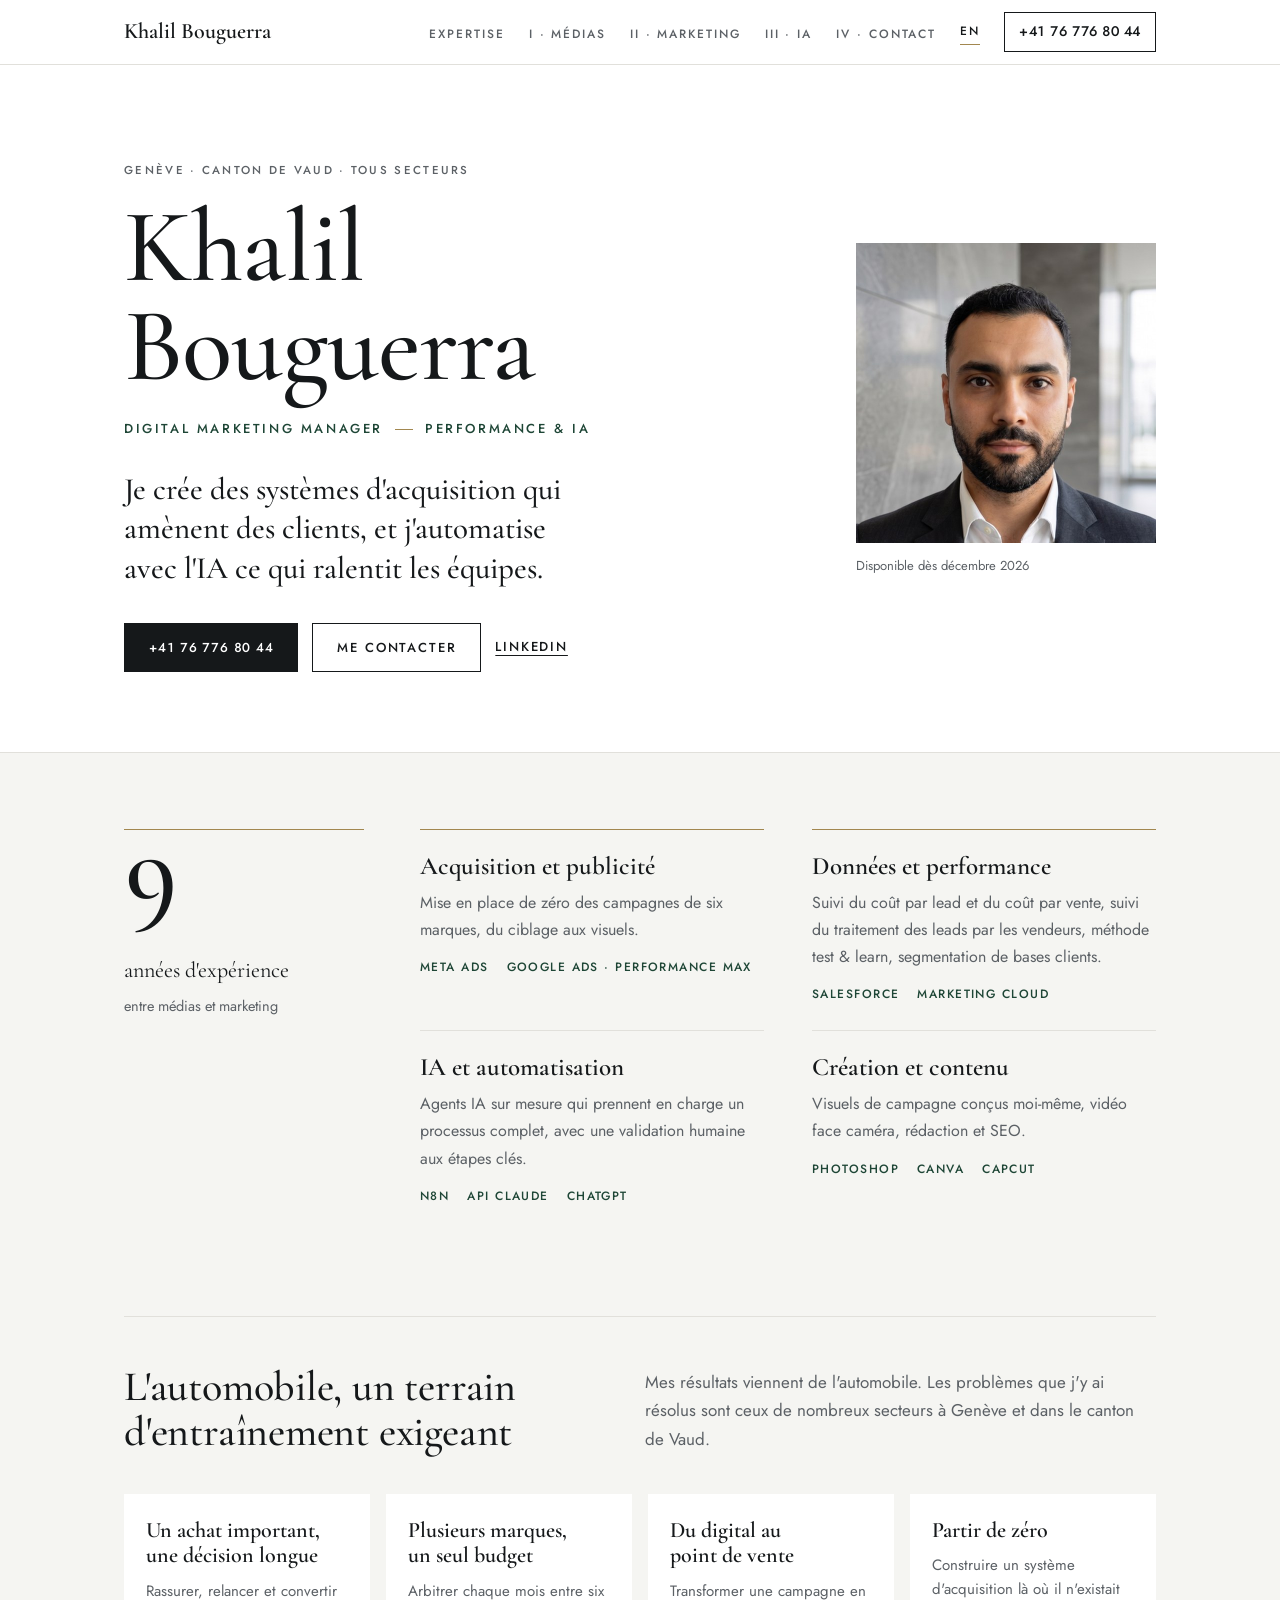
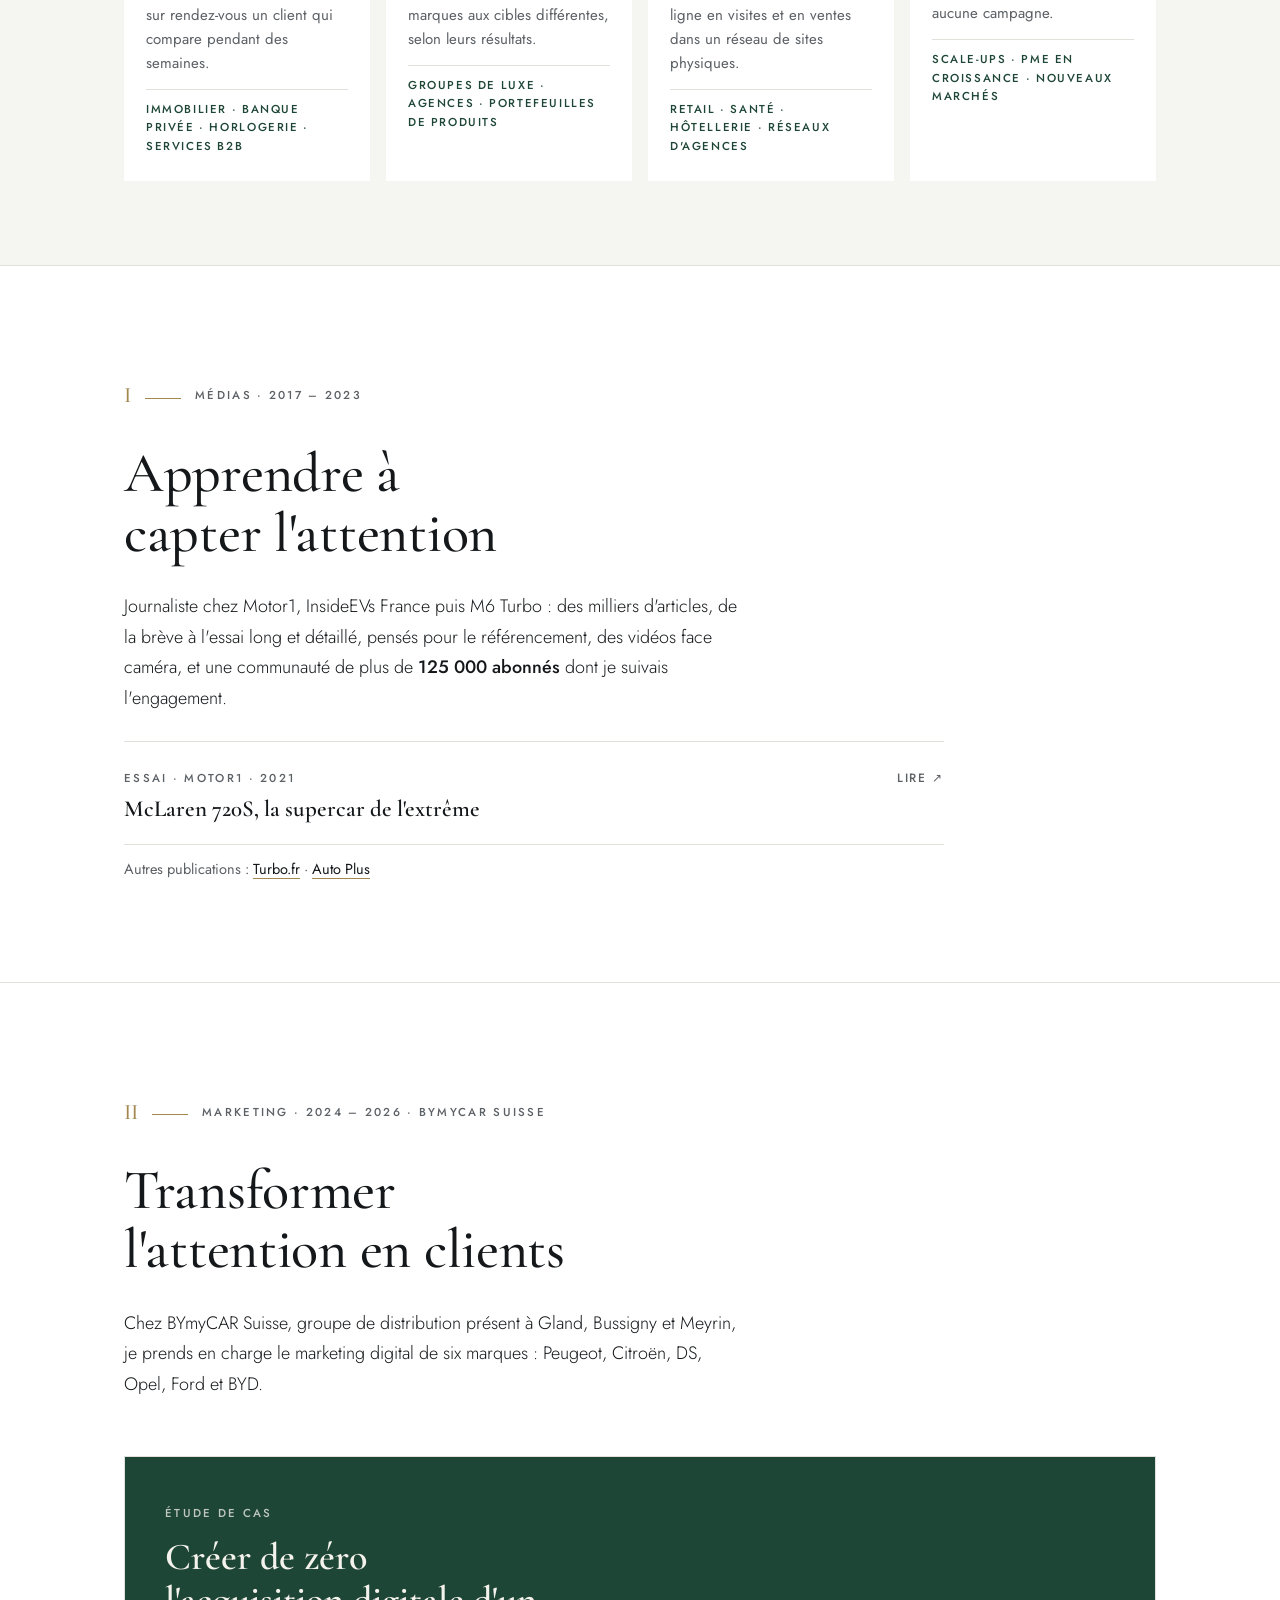
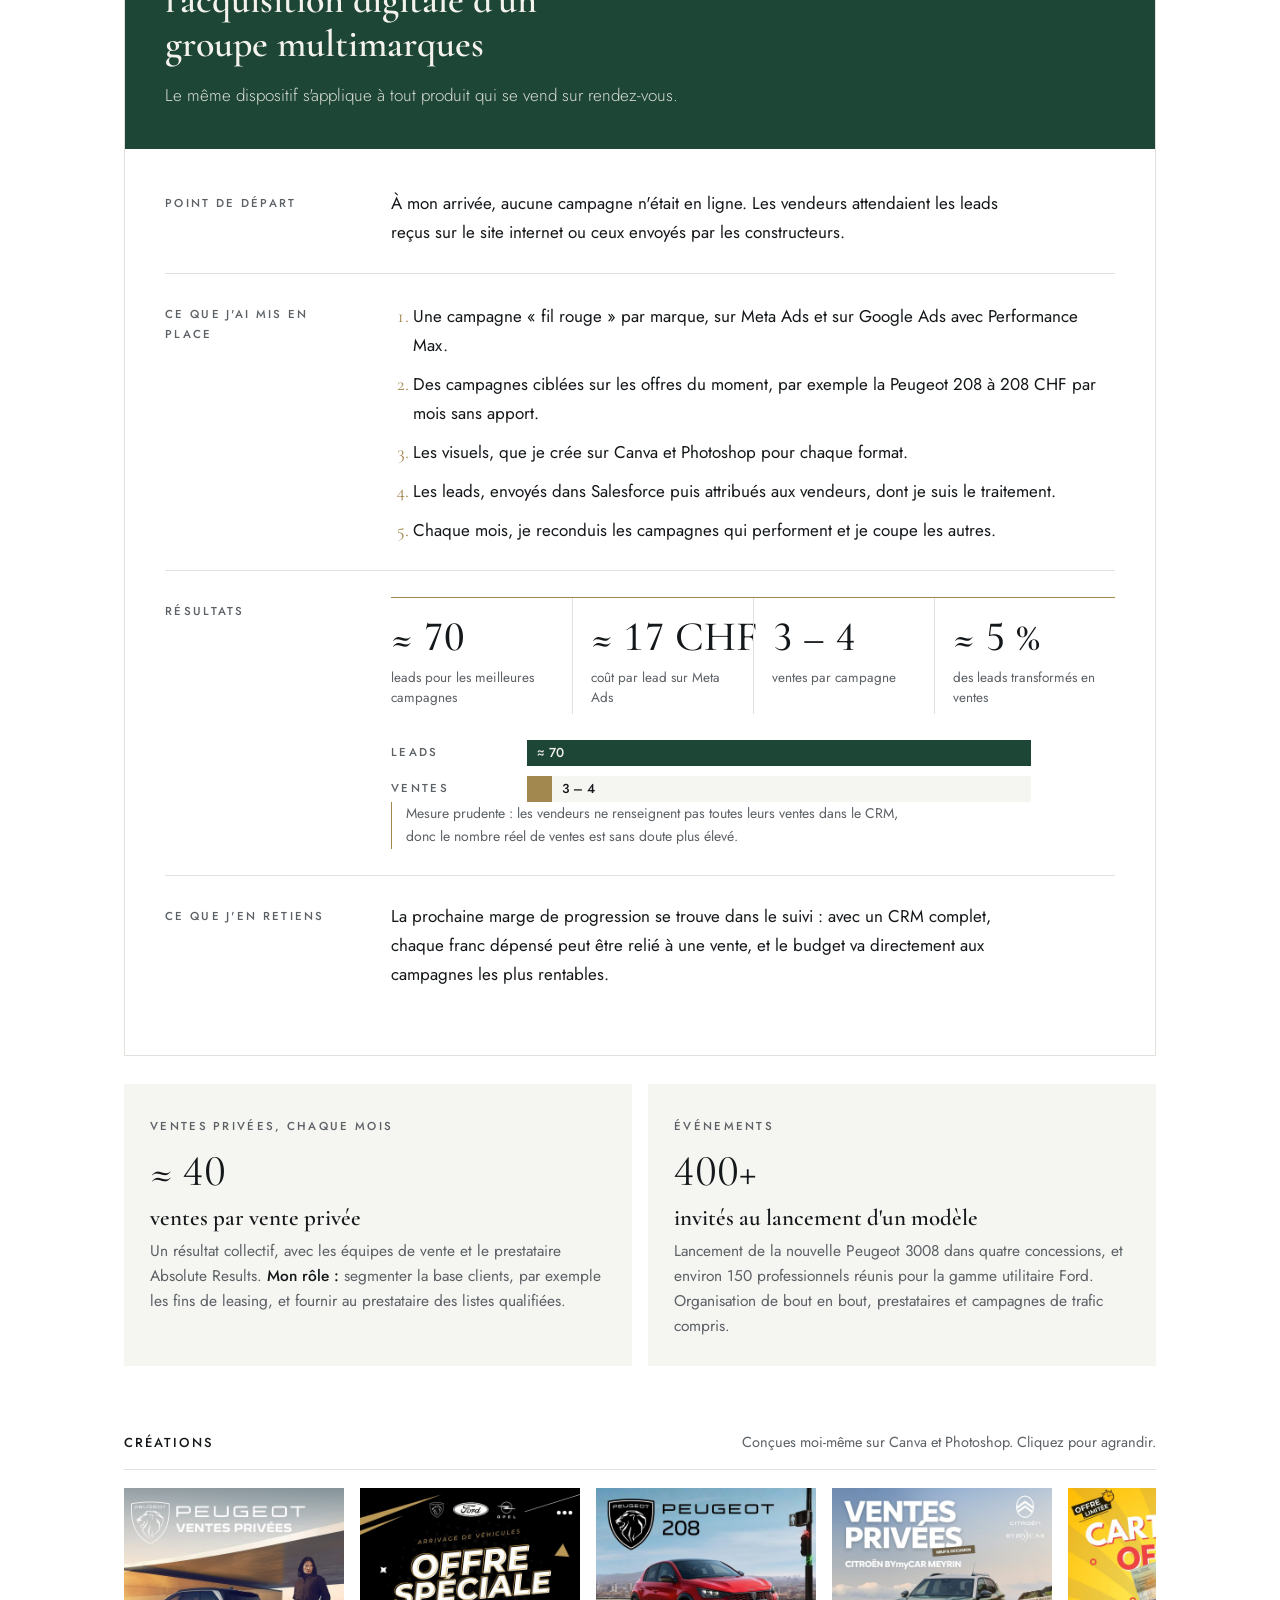
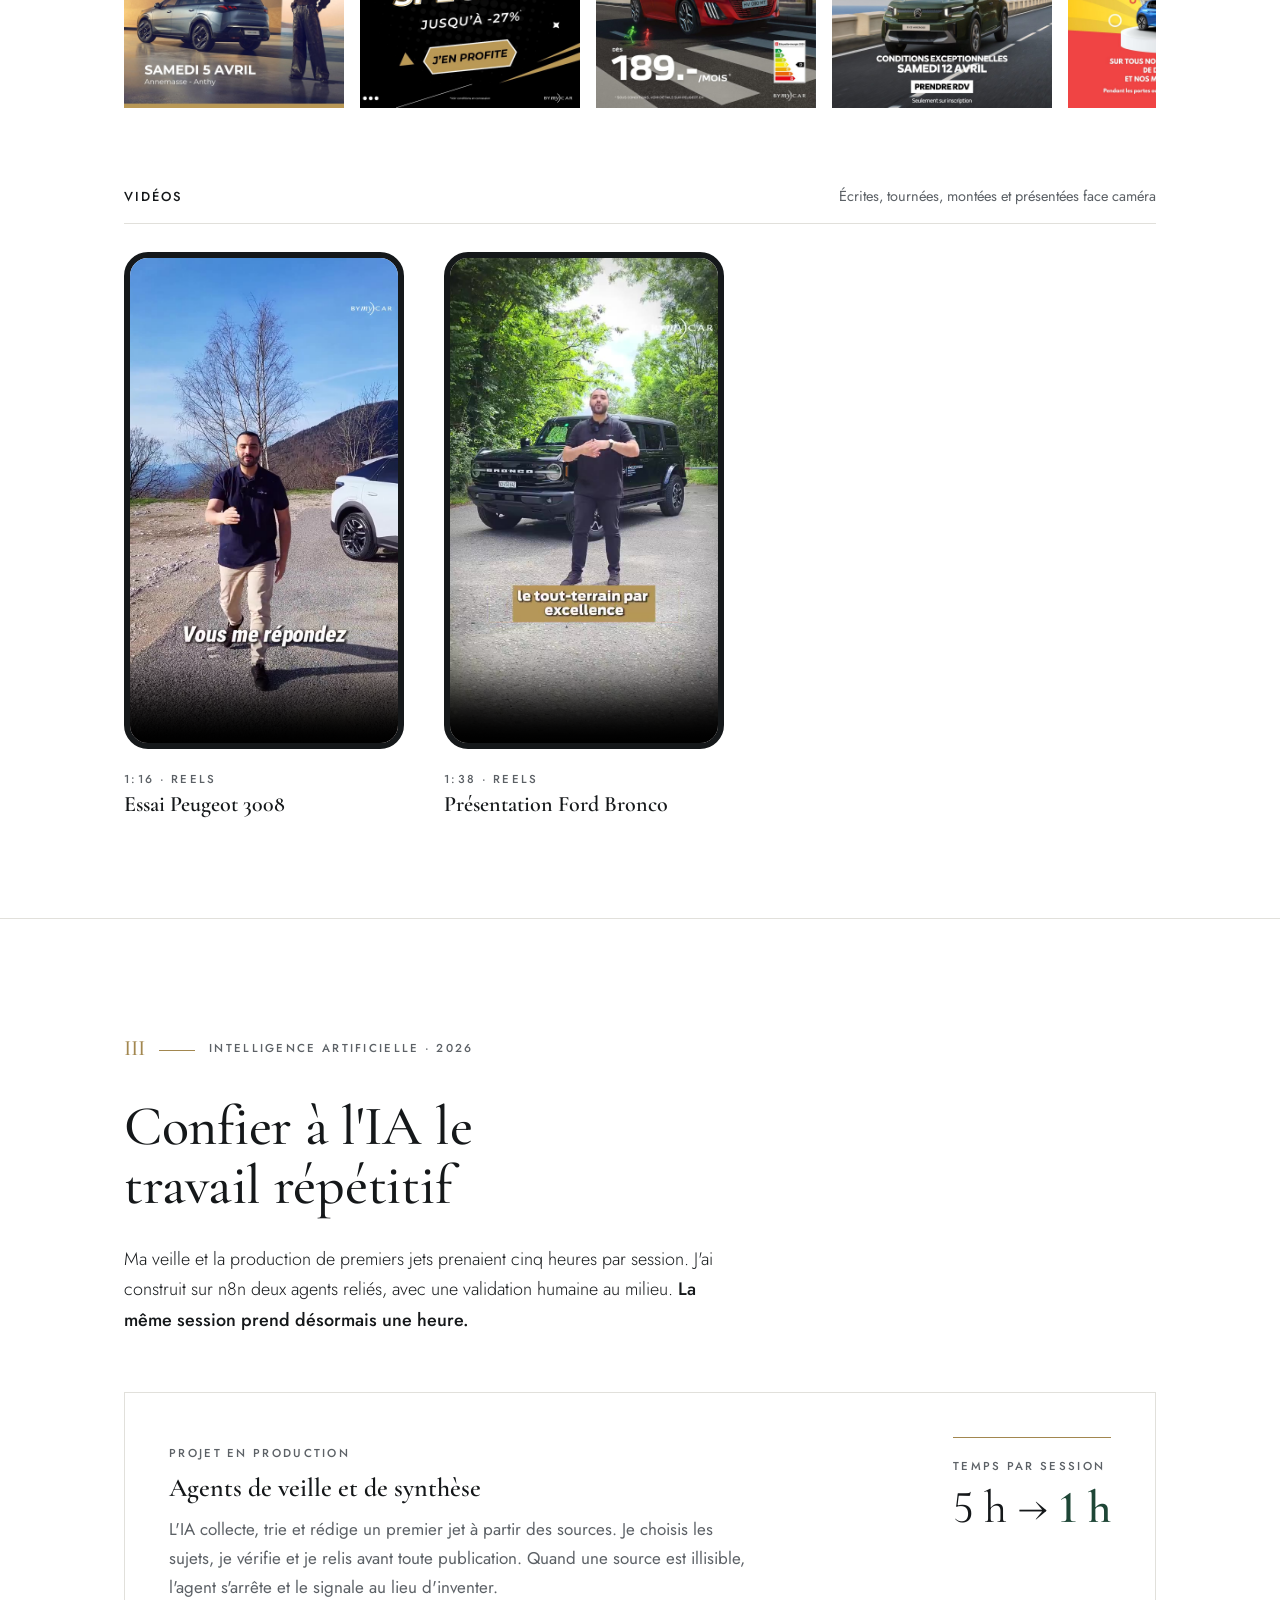
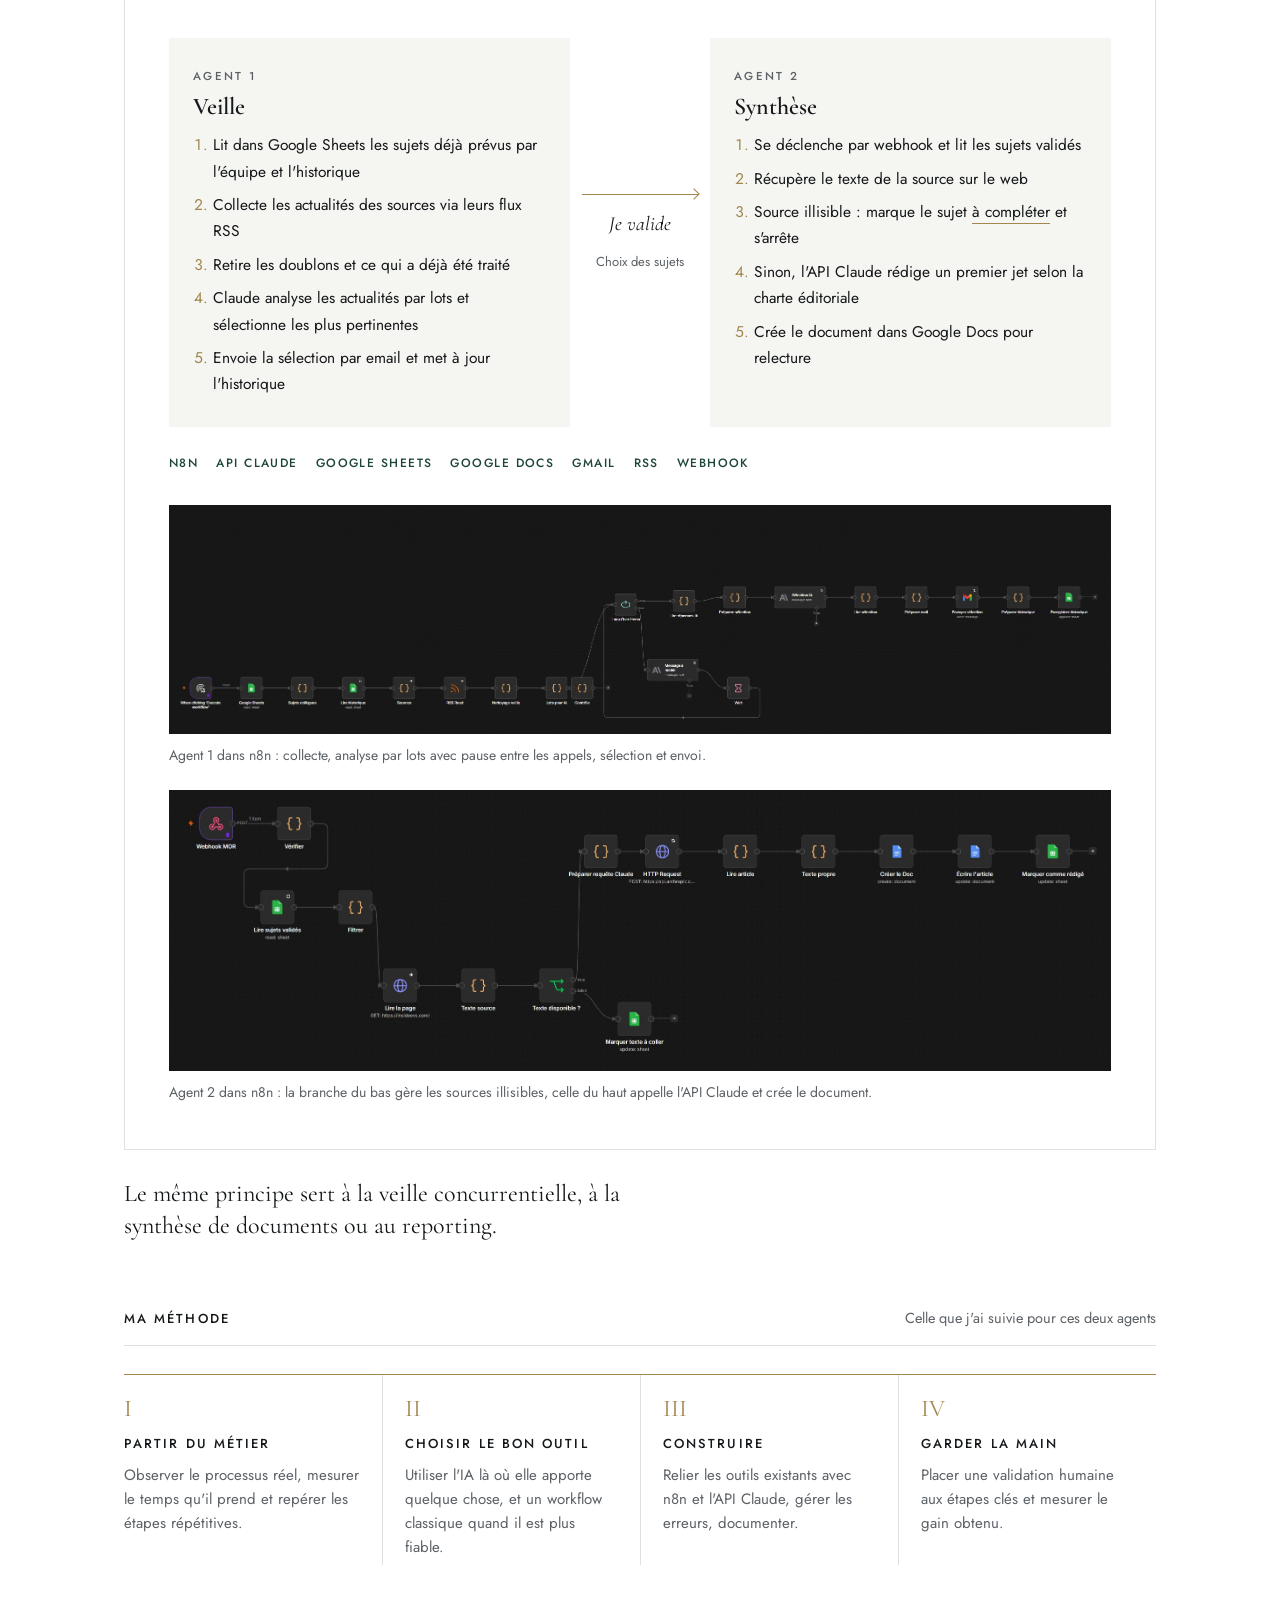
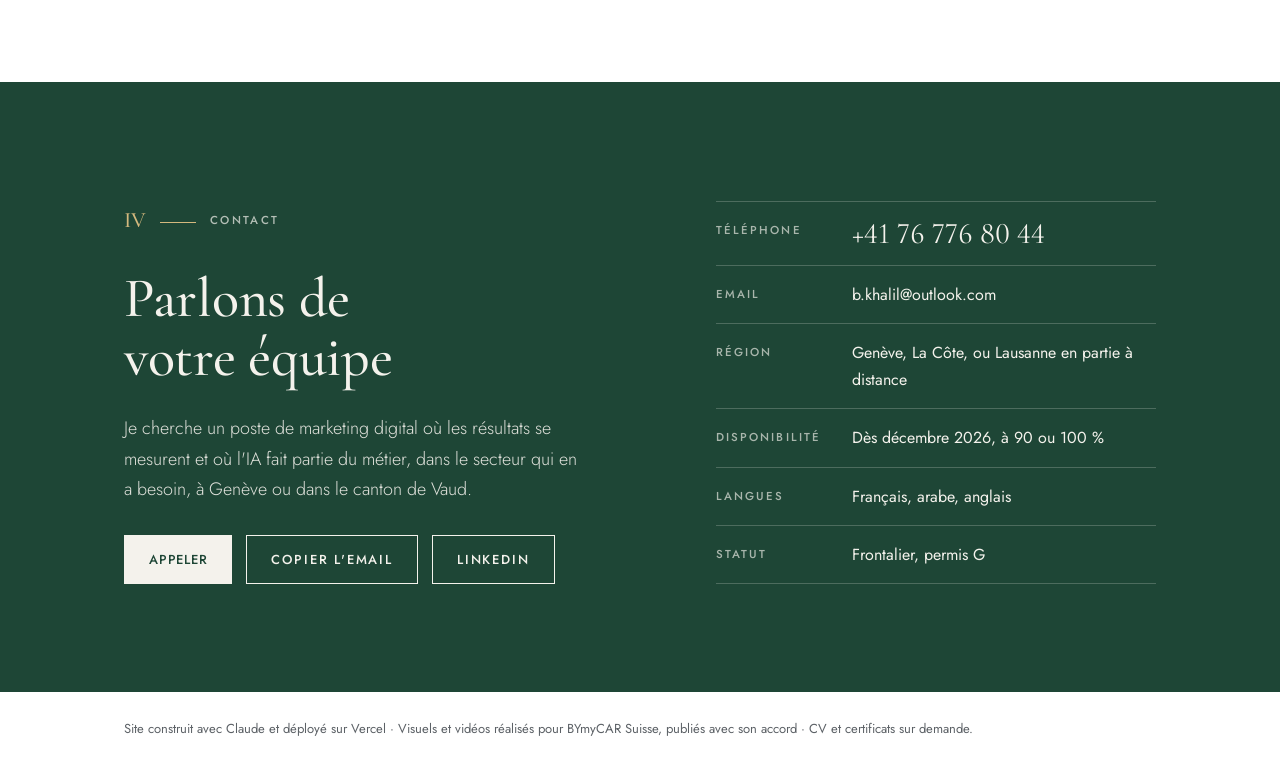
==== commit 698c1884: "Coût par lead en CHF, retrait du coût par vente Co-Authored-By: Claude Opus 5.5 <noreply@anthropic.c" ====
--- a/index.html
+++ b/index.html
@@ -178,10 +178,9 @@
             <div>
               <div class="metrics">
                 <div class="metric"><div class="v">≈ 70</div><div class="k">leads pour les meilleures campagnes</div></div>
-                <div class="metric"><div class="v">≈ 15 €</div><div class="k">coût par lead sur Meta Ads</div></div>
+                <div class="metric"><div class="v">≈ 17 CHF</div><div class="k">coût par lead sur Meta Ads</div></div>
                 <div class="metric"><div class="v">3 – 4</div><div class="k">ventes par campagne</div></div>
                 <div class="metric"><div class="v">≈ 5 %</div><div class="k">des leads transformés en ventes</div></div>
-                <div class="metric"><div class="v">≈ 300 €</div><div class="k">de publicité par vente</div></div>
               </div>
               <div class="funnel" aria-label="Sur une campagne : environ 70 leads, puis 3 à 4 ventes">
                 <div class="fbar"><span class="label">Leads</span><div class="track"><div class="fill" style="width:100%"></div><span class="val lead-val">≈ 70</span></div></div>
--- a/styles.css
+++ b/styles.css
@@ -177,7 +177,7 @@
 .case-row p + p { margin-top: 10px; }
 .steps { margin: 0; padding-left: 22px; display: grid; gap: 8px; }
 .steps li::marker { color: var(--gold); font-family: var(--font-display); font-size: 19px; }
-.metrics { display: grid; grid-template-columns: repeat(5, minmax(0, 1fr)); border-top: 1px solid var(--gold); }
+.metrics { display: grid; grid-template-columns: repeat(4, minmax(0, 1fr)); border-top: 1px solid var(--gold); }
 .metric { padding: 18px 18px 6px 0; min-width: 0; }
 .metric + .metric { padding-left: 18px; border-left: 1px solid var(--line); }
 .metric .v { font-family: var(--font-display); font-weight: 500; font-size: clamp(32px, 3.4vw, 42px); line-height: 1; font-variant-numeric: lining-nums tabular-nums; white-space: nowrap; }
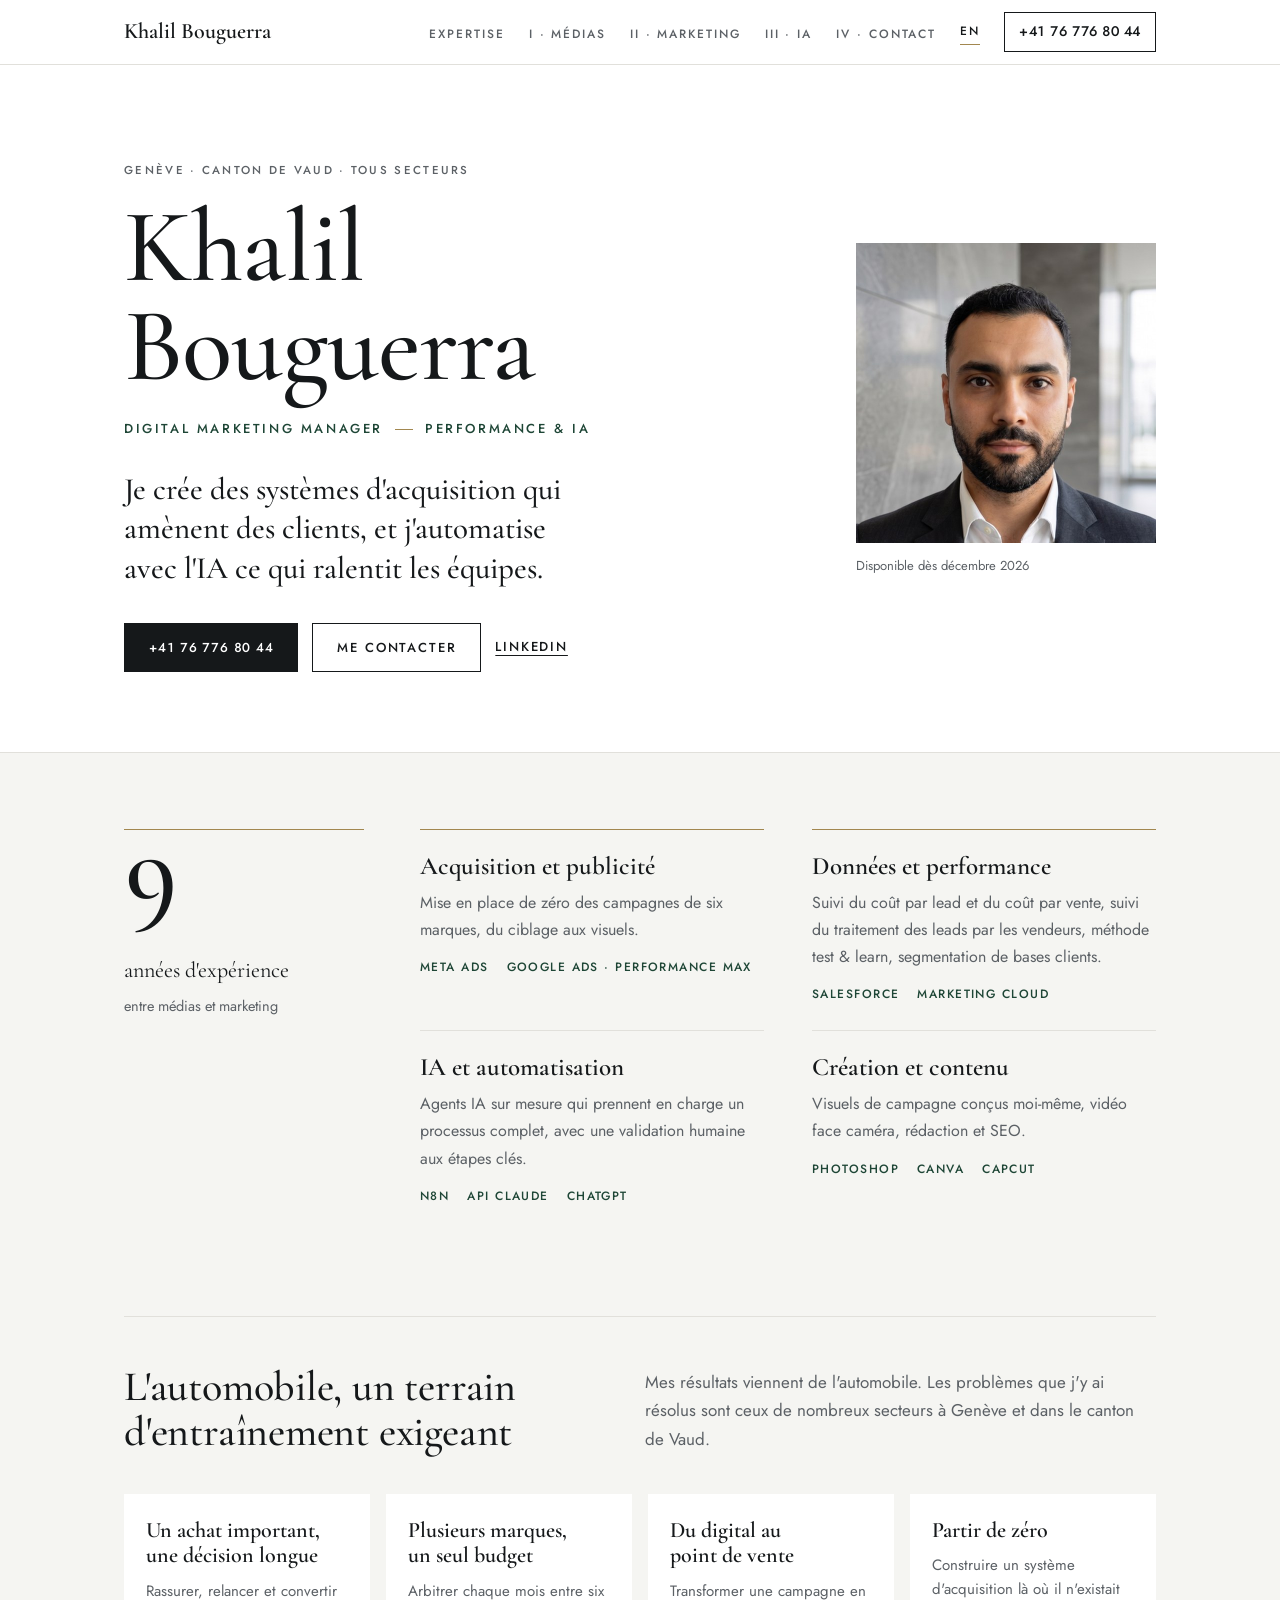
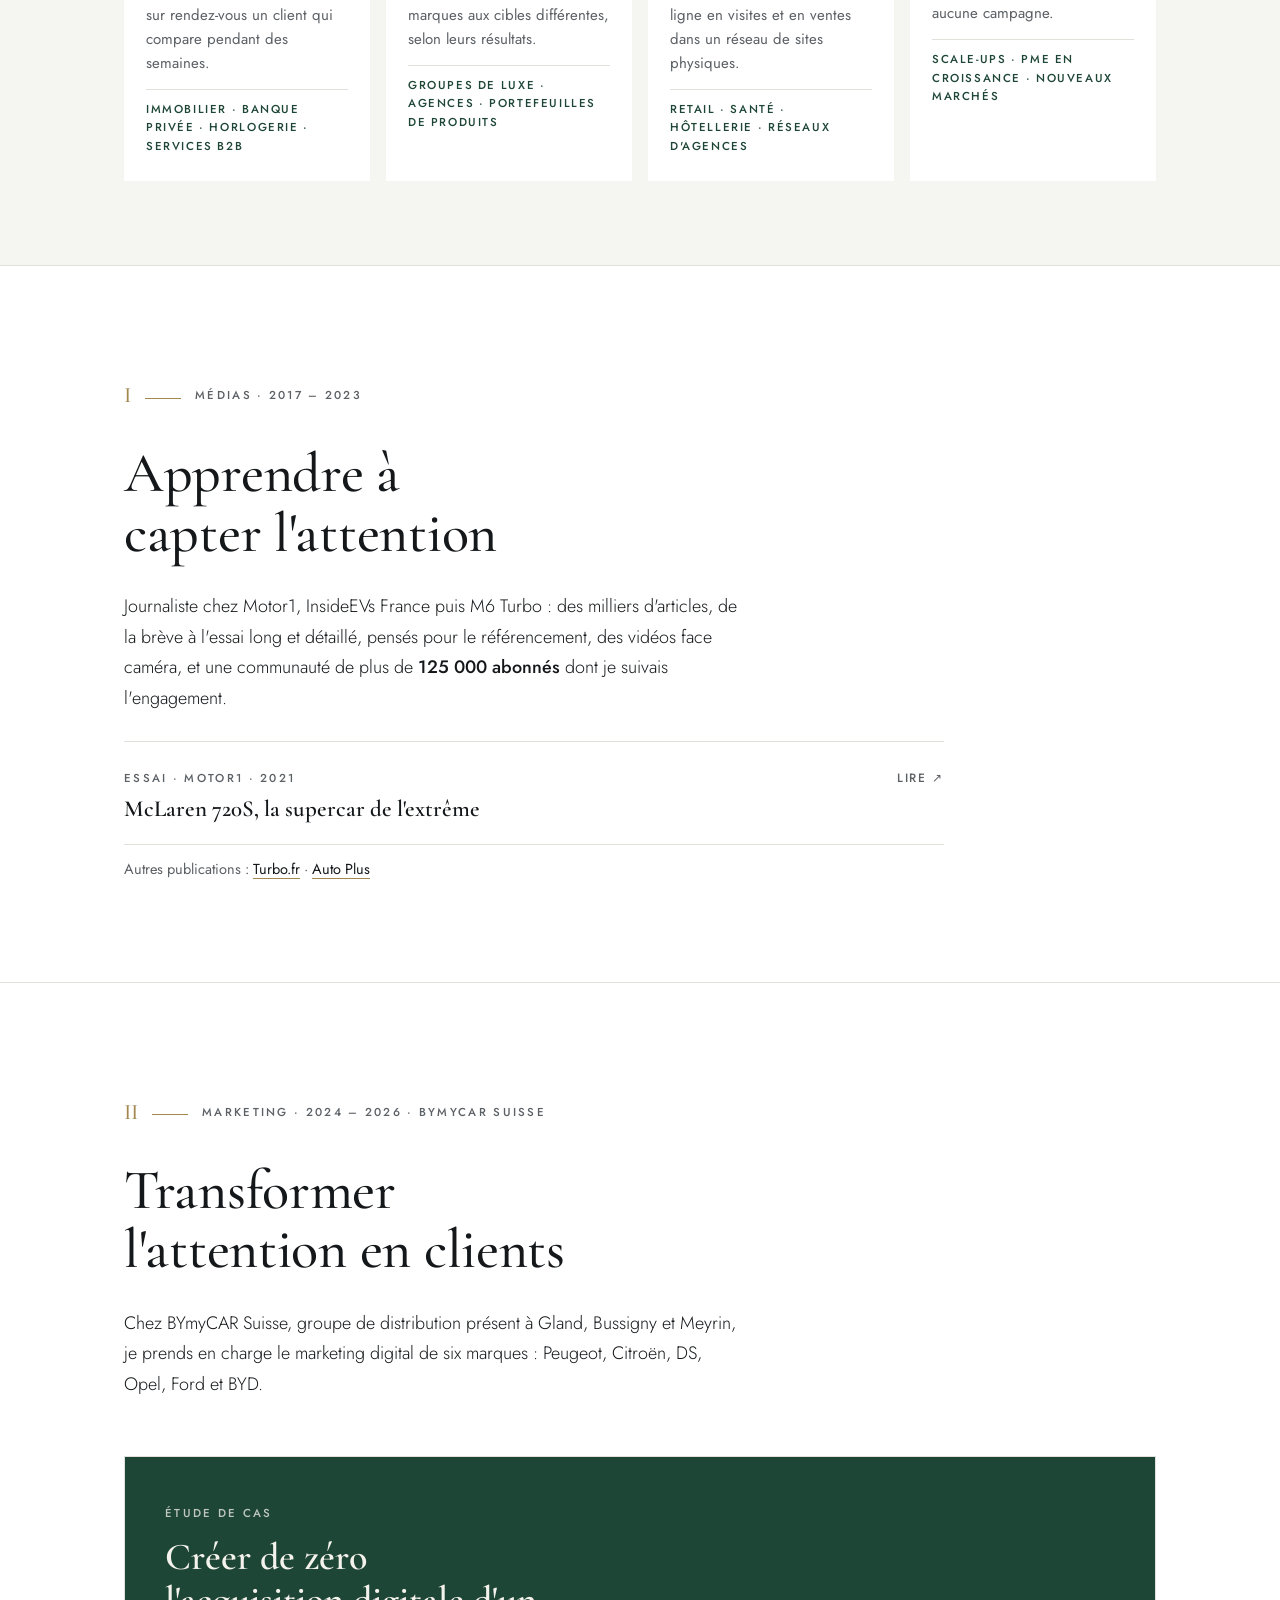
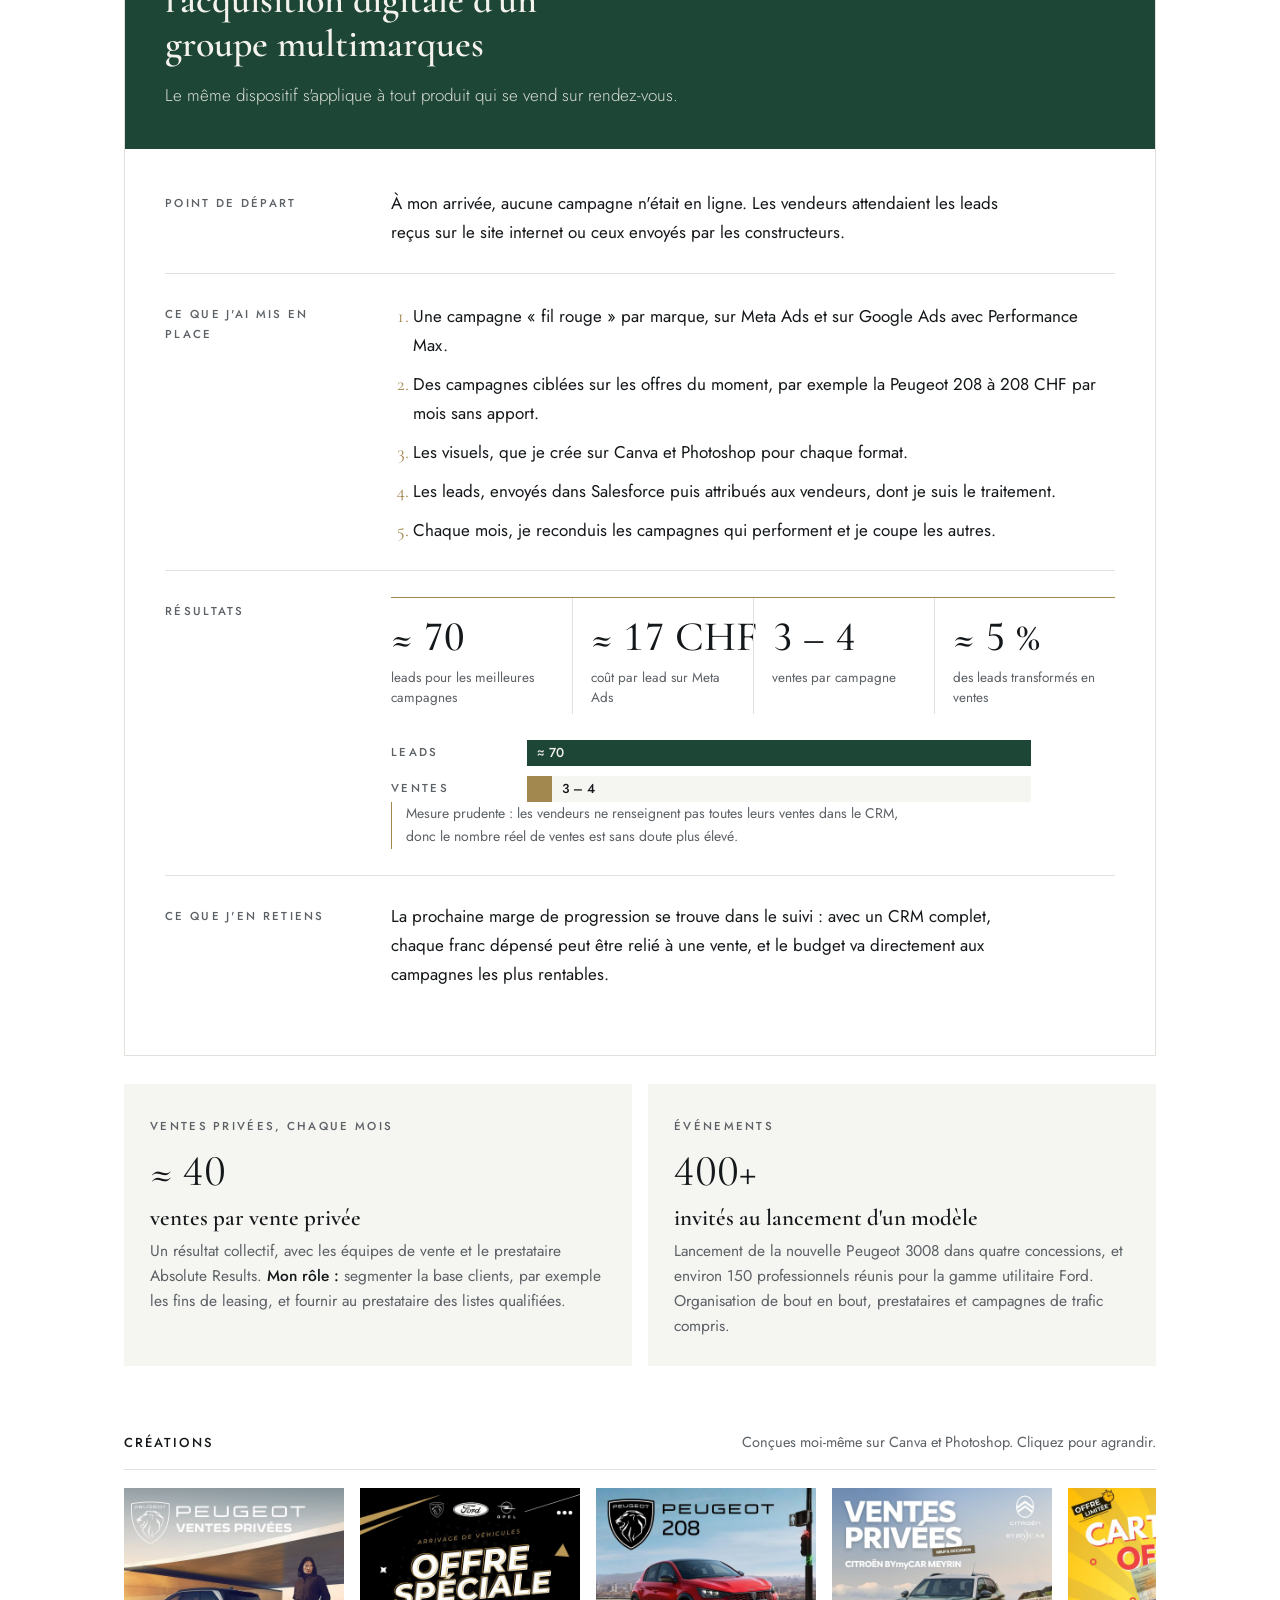
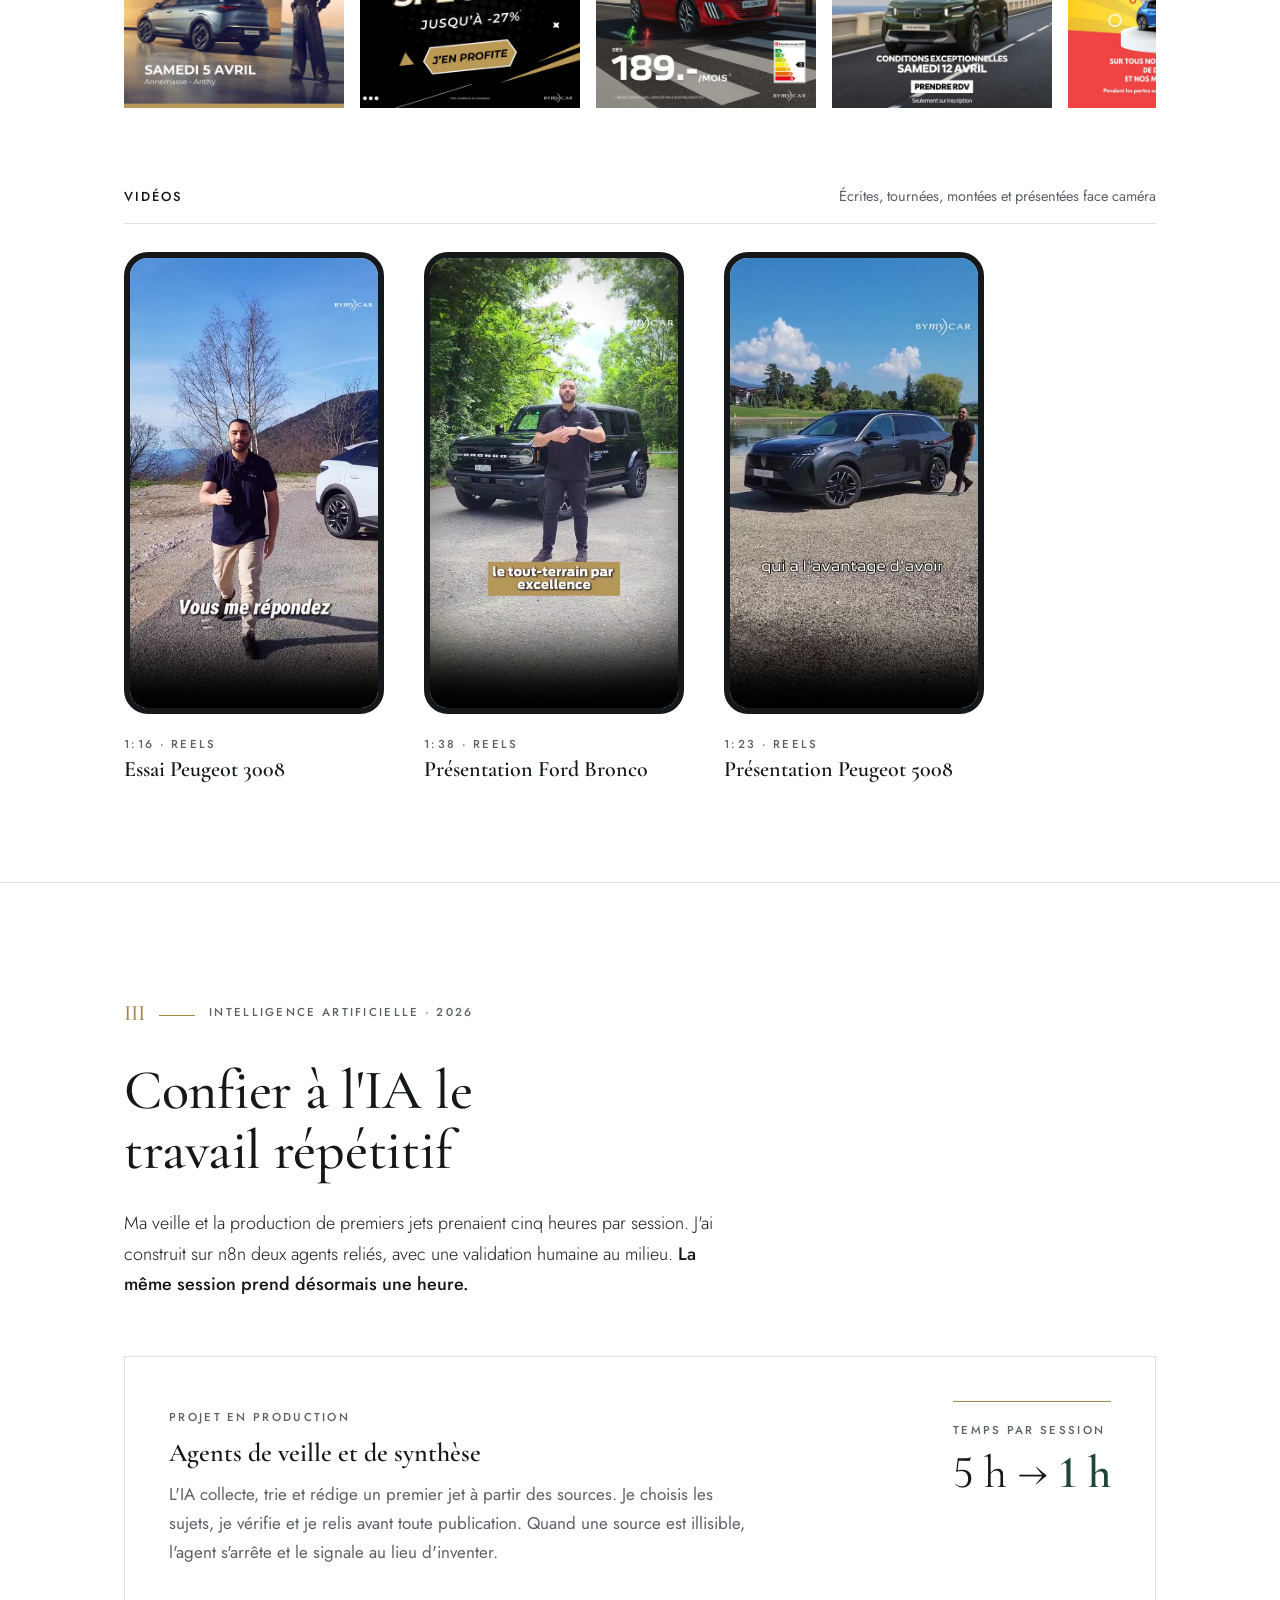
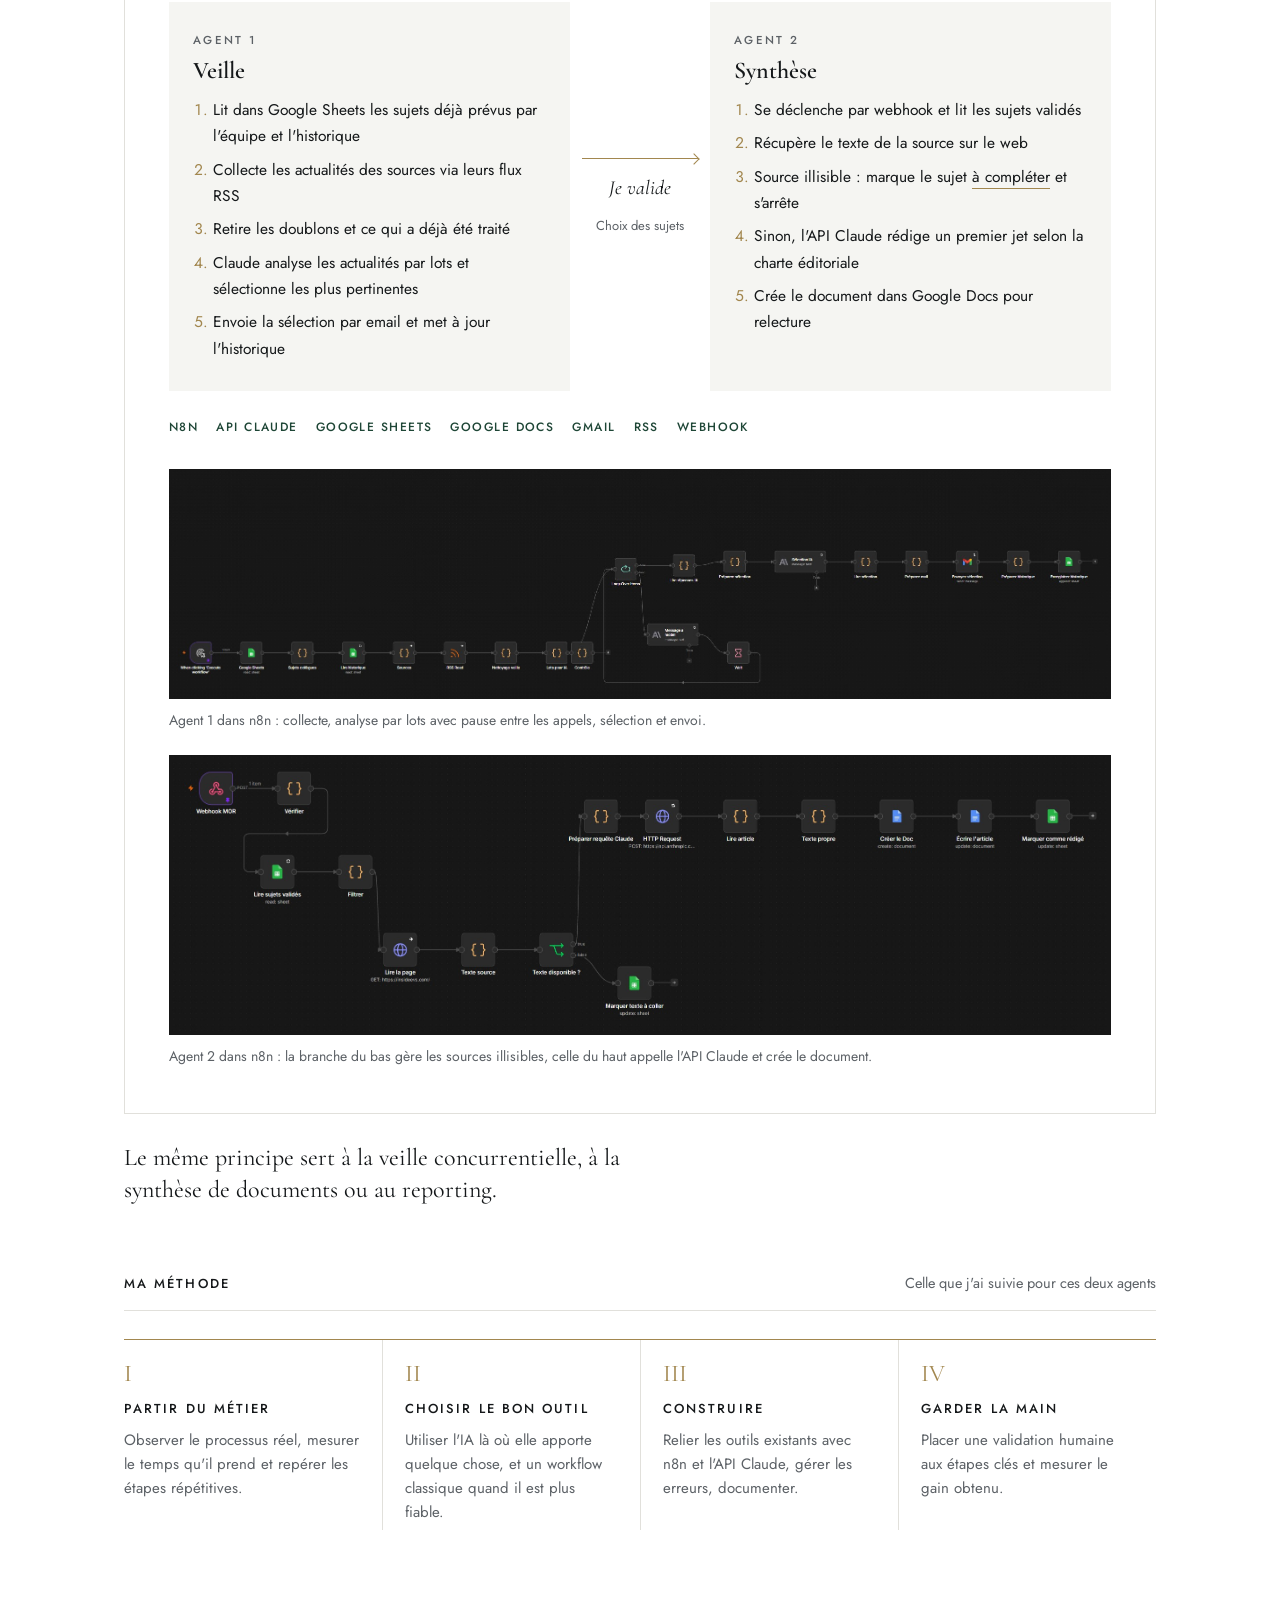
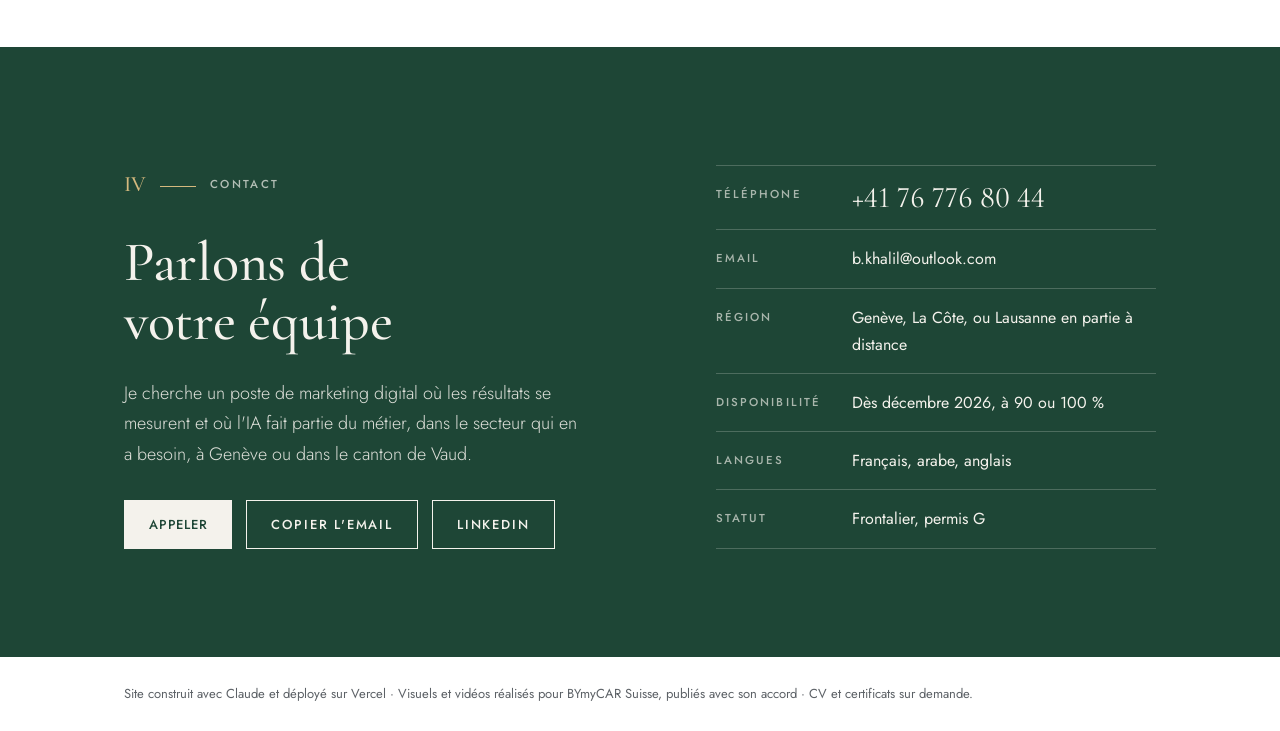
==== commit 16bb311c: "Ajoute la vidéo Peugeot 5008 Co-Authored-By: Claude Opus 5.5 <noreply@anthropic.com> Claude-Session:" ====
--- a/index.html
+++ b/index.html
@@ -234,6 +234,10 @@
             <div class="phone"><video controls playsinline preload="none" poster="media/presentation-ford-bronco.jpg" src="media/presentation-ford-bronco.mp4" aria-label="Vidéo : présentation Ford Bronco"></video></div>
             <div class="video-meta"><span class="label">1:38 · Reels</span><h3>Présentation Ford Bronco</h3></div>
           </div>
+          <div>
+            <div class="phone"><video controls playsinline preload="none" poster="media/presentation-peugeot-5008.jpg" src="media/presentation-peugeot-5008.mp4" aria-label="Vidéo : présentation Peugeot 5008"></video></div>
+            <div class="video-meta"><span class="label">1:23 · Reels</span><h3>Présentation Peugeot 5008</h3></div>
+          </div>
         </div>
       </div>
     </div>
--- a/styles.css
+++ b/styles.css
@@ -183,9 +183,9 @@
 .metric .v { font-family: var(--font-display); font-weight: 500; font-size: clamp(32px, 3.4vw, 42px); line-height: 1; font-variant-numeric: lining-nums tabular-nums; white-space: nowrap; }
 .metric .k { margin-top: 10px; font-size: 13.5px; line-height: 1.45; color: var(--ink-soft); }
 @media (max-width: 900px) {
-  .metrics { grid-template-columns: repeat(3, minmax(0, 1fr)); }
-  .metric:nth-child(4) { border-left: 0; padding-left: 0; }
-  .metric:nth-child(n+4) { border-top: 1px solid var(--line); }
+  .metrics { grid-template-columns: repeat(2, minmax(0, 1fr)); }
+  .metric:nth-child(3) { border-left: 0; padding-left: 0; }
+  .metric:nth-child(n+3) { border-top: 1px solid var(--line); }
 }
 @media (max-width: 520px) {
   .metrics { grid-template-columns: repeat(2, minmax(0, 1fr)); }
@@ -220,7 +220,7 @@
 @media (max-width: 560px) { .strip button { width: 172px; } }
 
 /* Video */
-.videos { margin-top: 28px; display: grid; grid-template-columns: repeat(2, minmax(0, 280px)); gap: 40px; align-items: start; }
+.videos { margin-top: 28px; display: grid; grid-template-columns: repeat(3, minmax(0, 260px)); gap: 40px; align-items: start; }
 .videos > * { min-width: 0; }
 .phone { border: 6px solid var(--ink); border-radius: 24px; overflow: hidden; background: #000; aspect-ratio: 9 / 16; max-width: 280px; }
 .phone video { width: 100%; height: 100%; object-fit: cover; display: block; background: #000; }
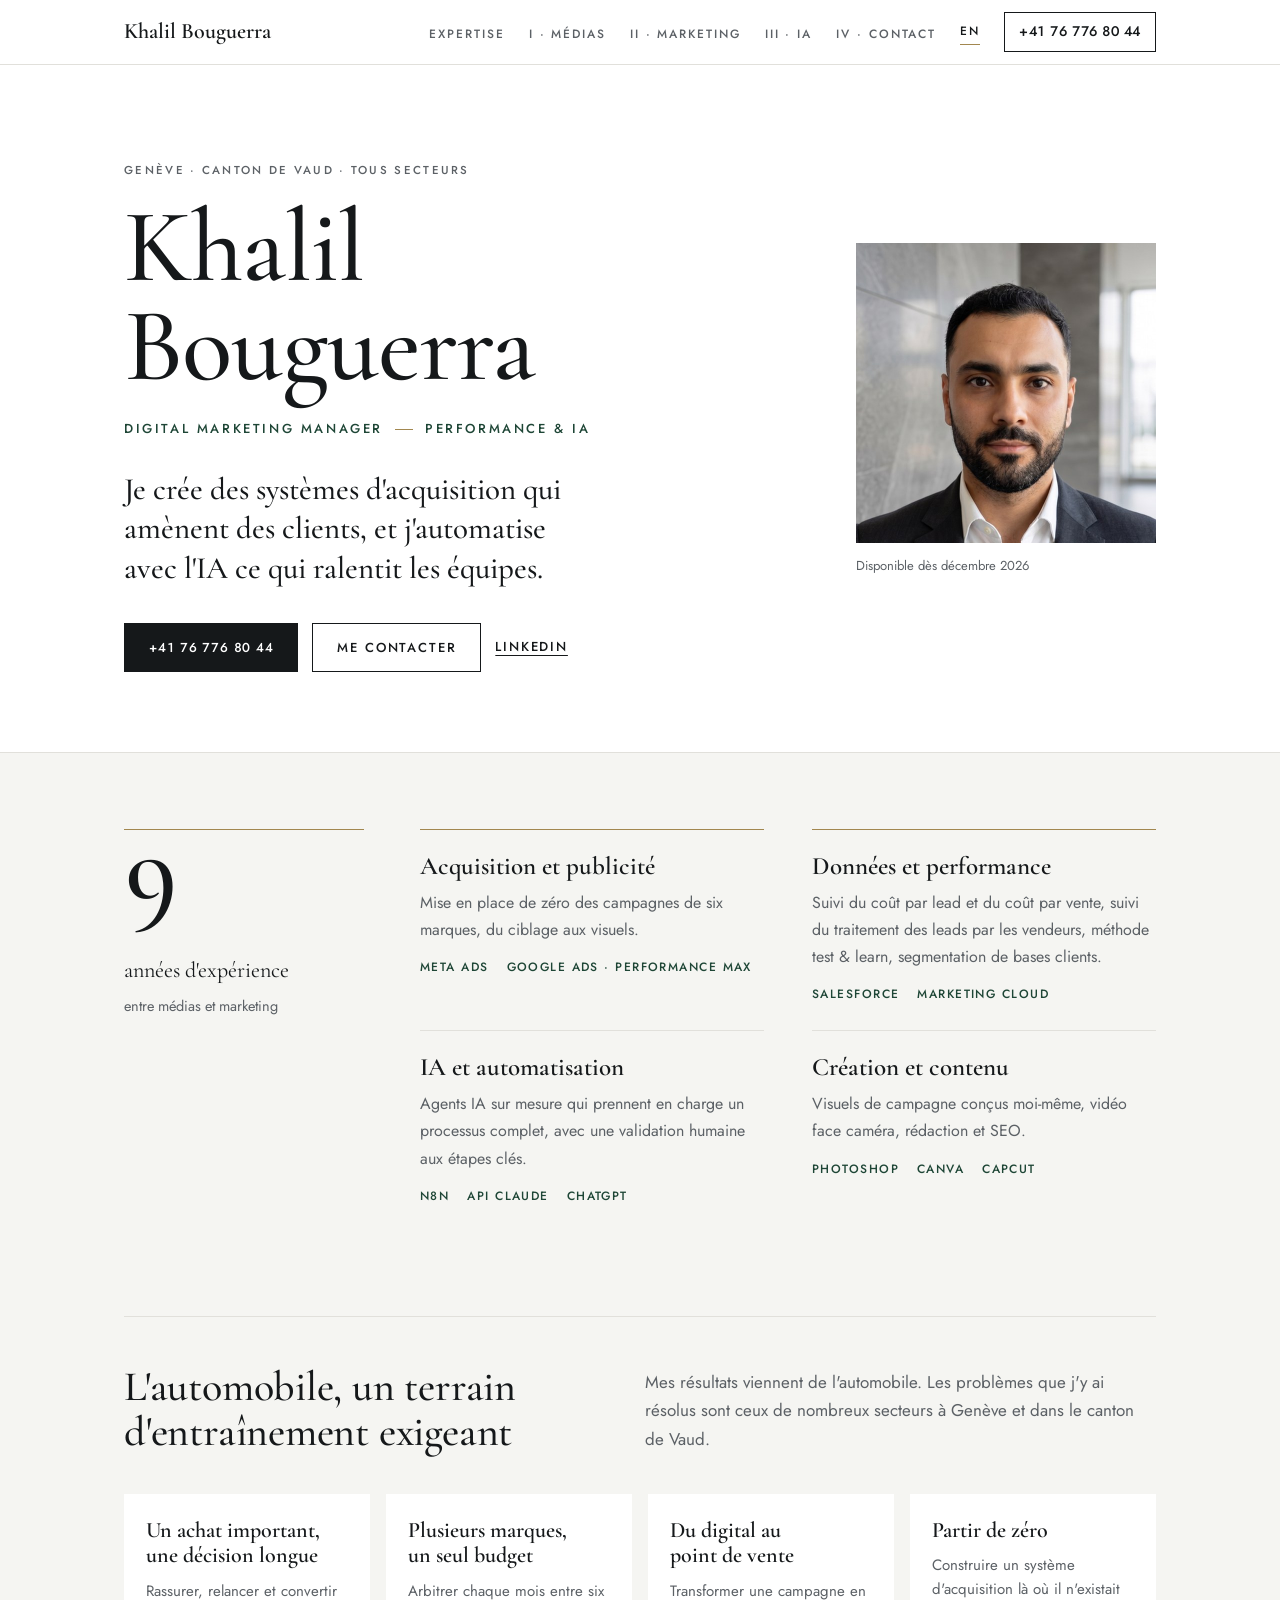
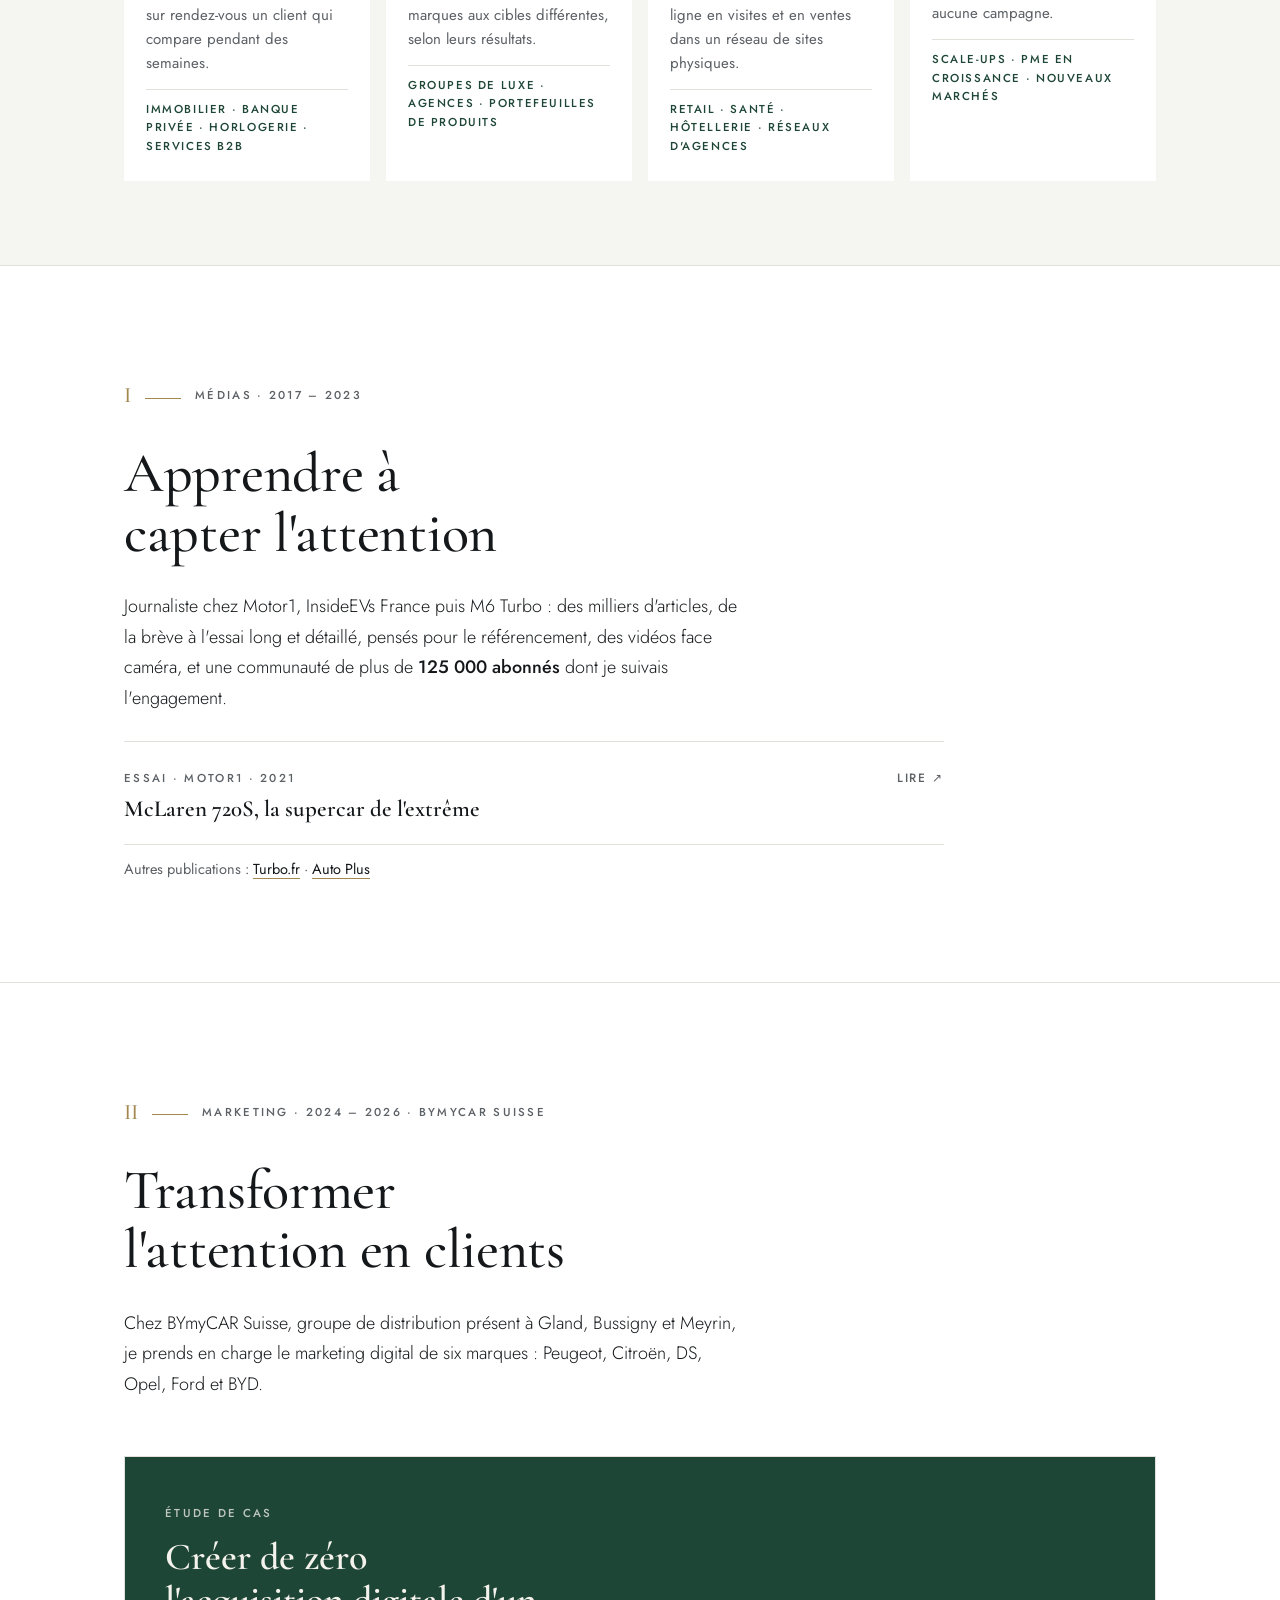
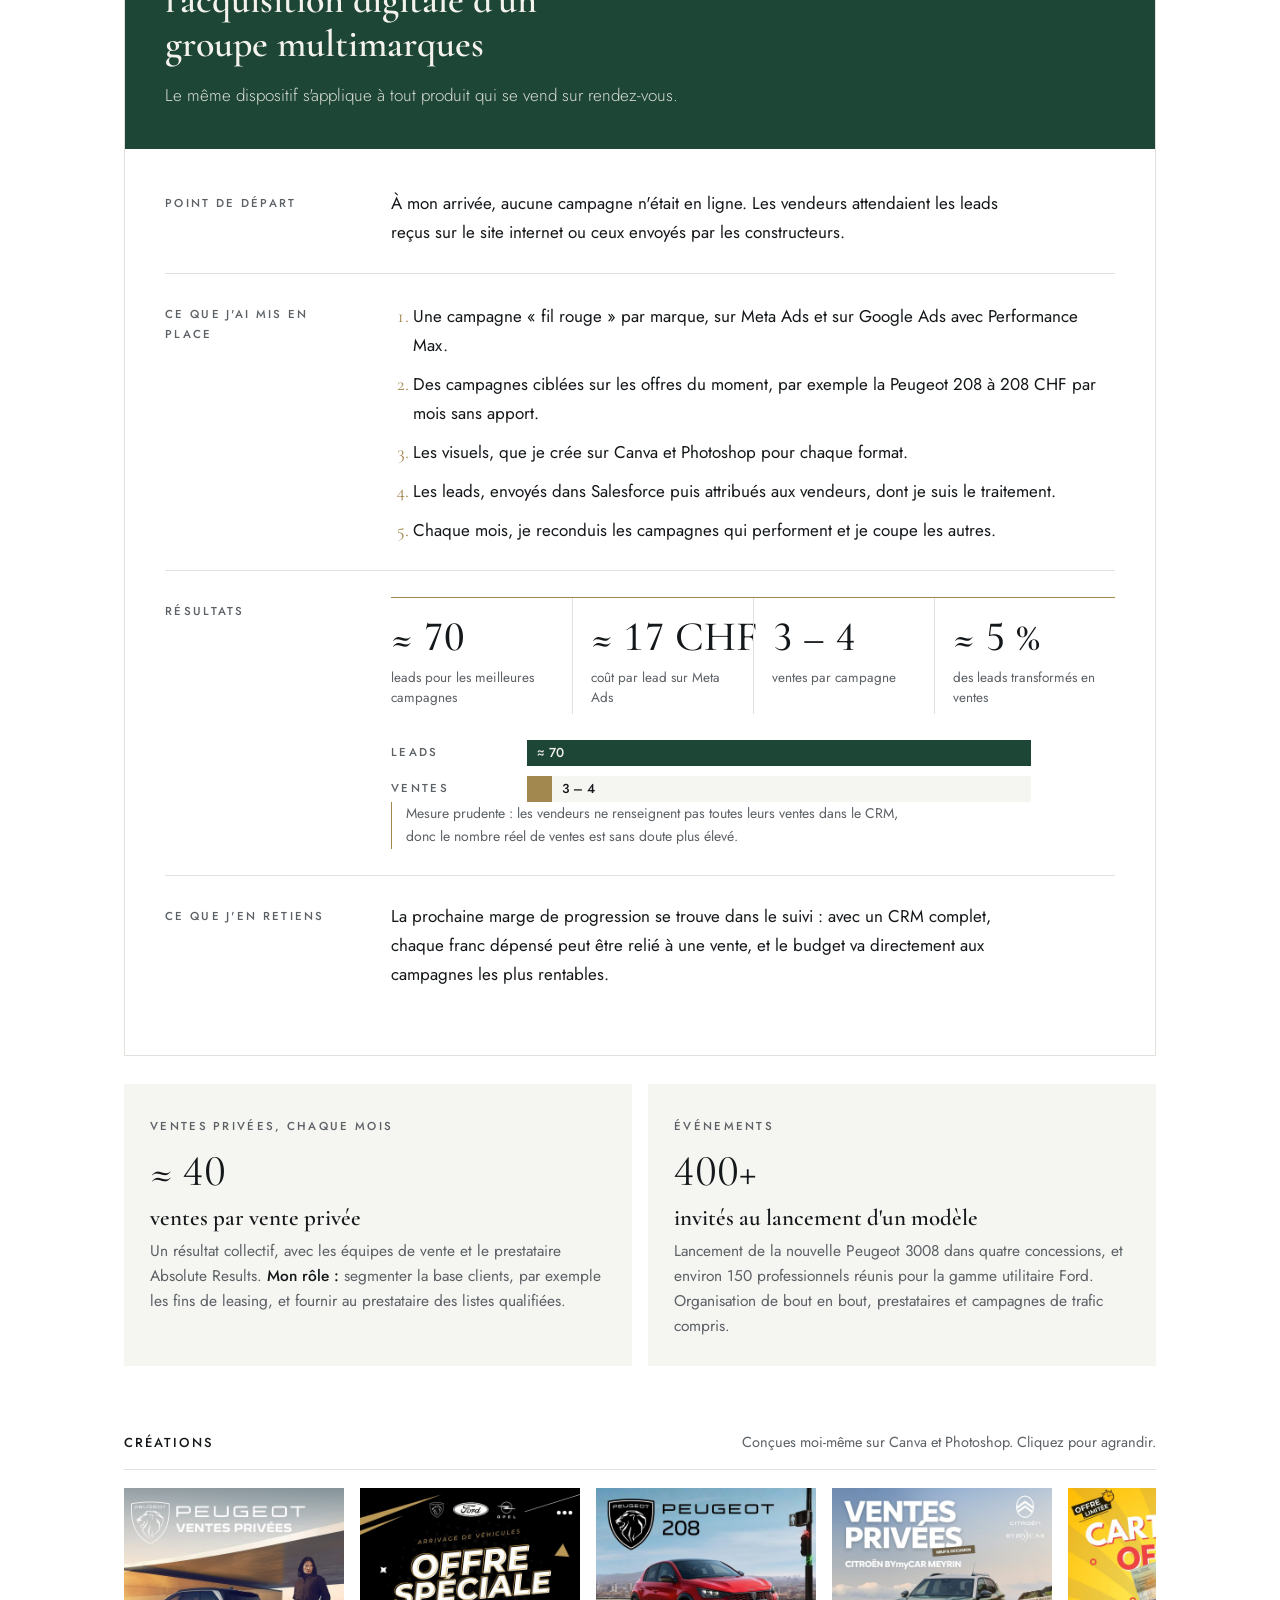
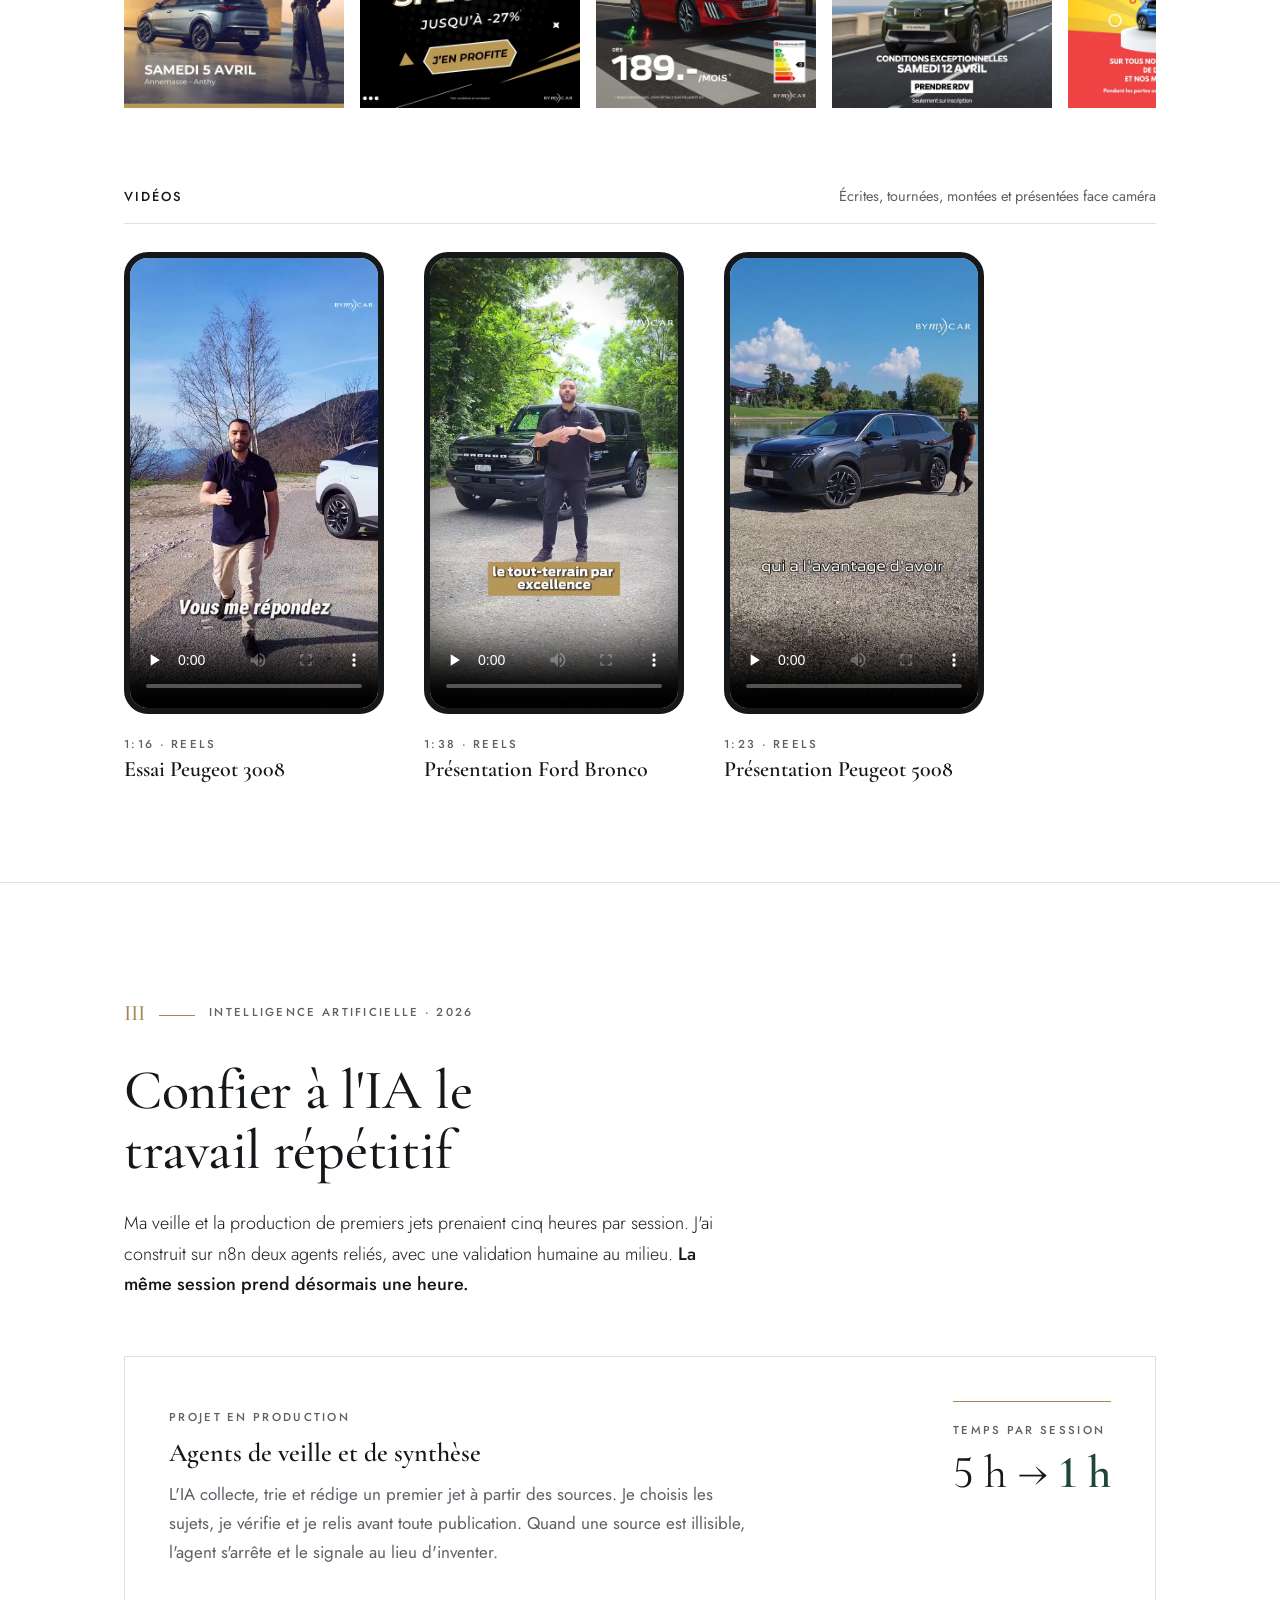
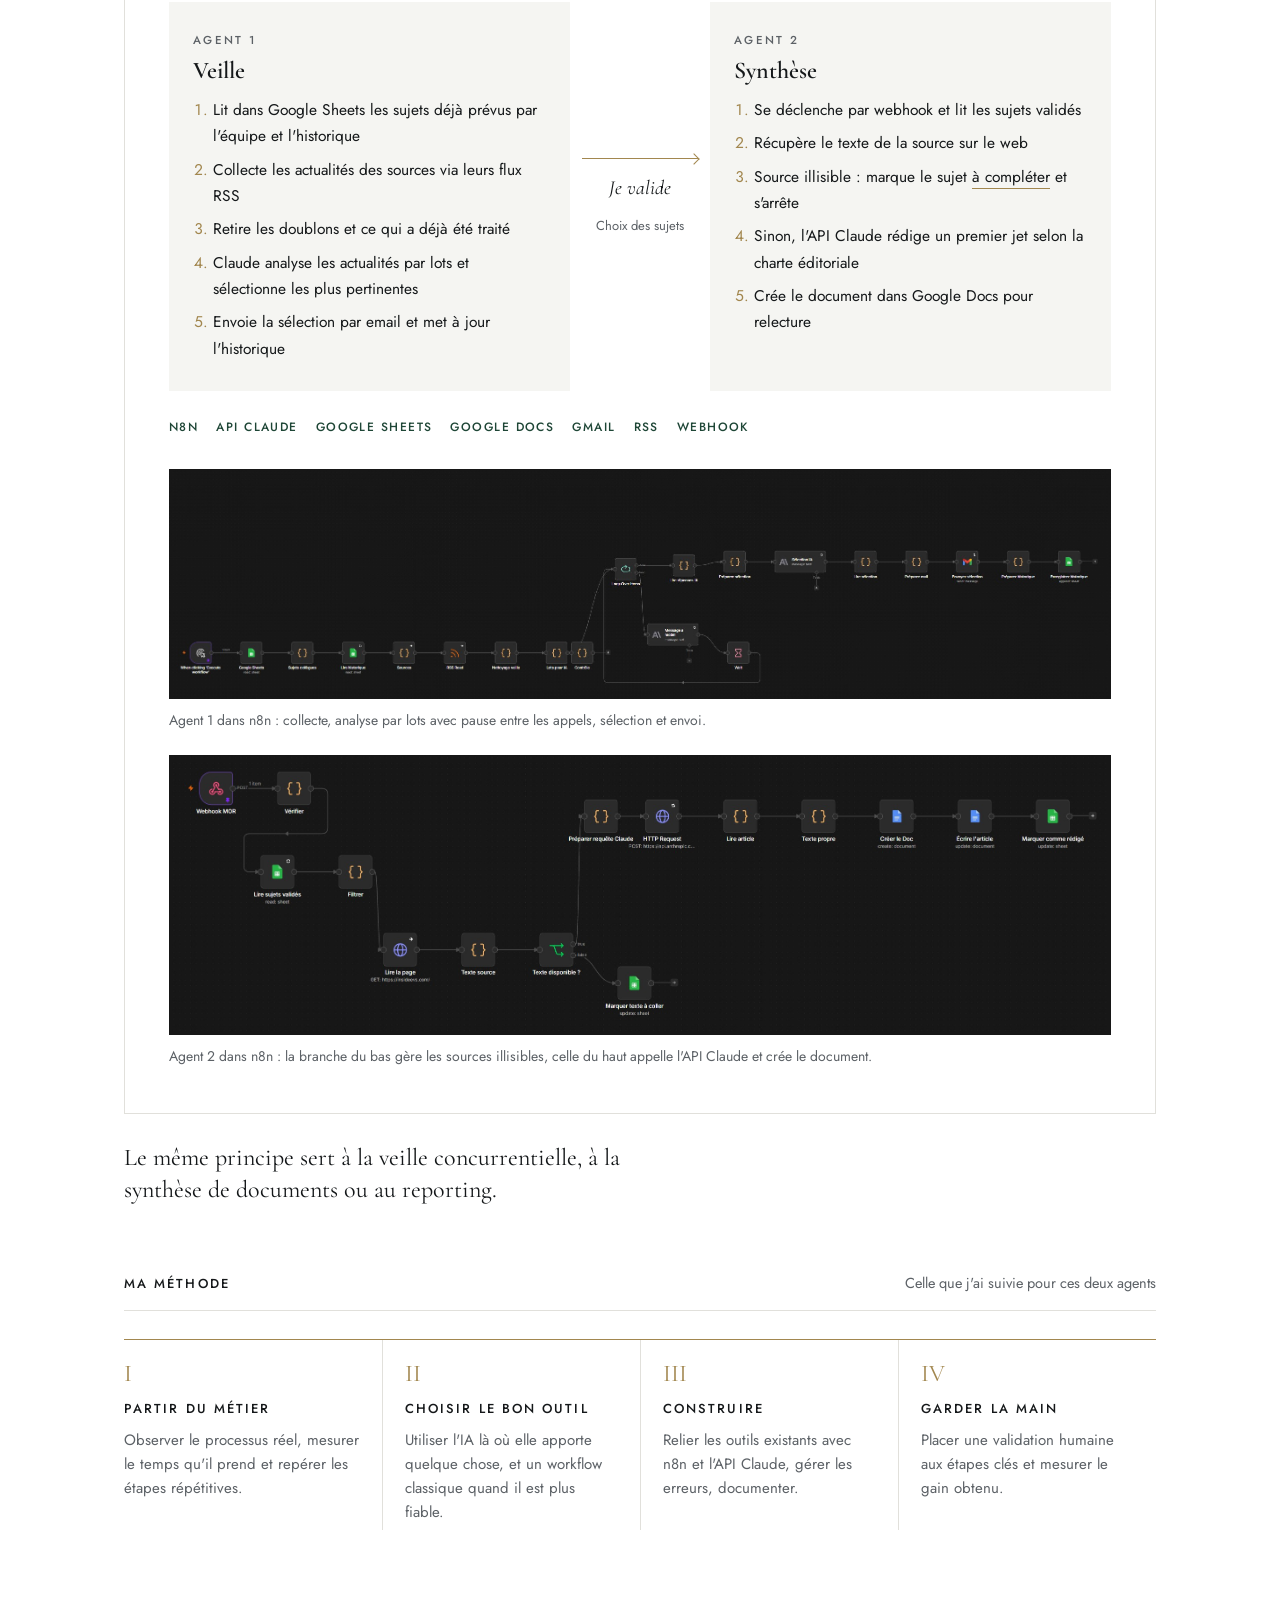
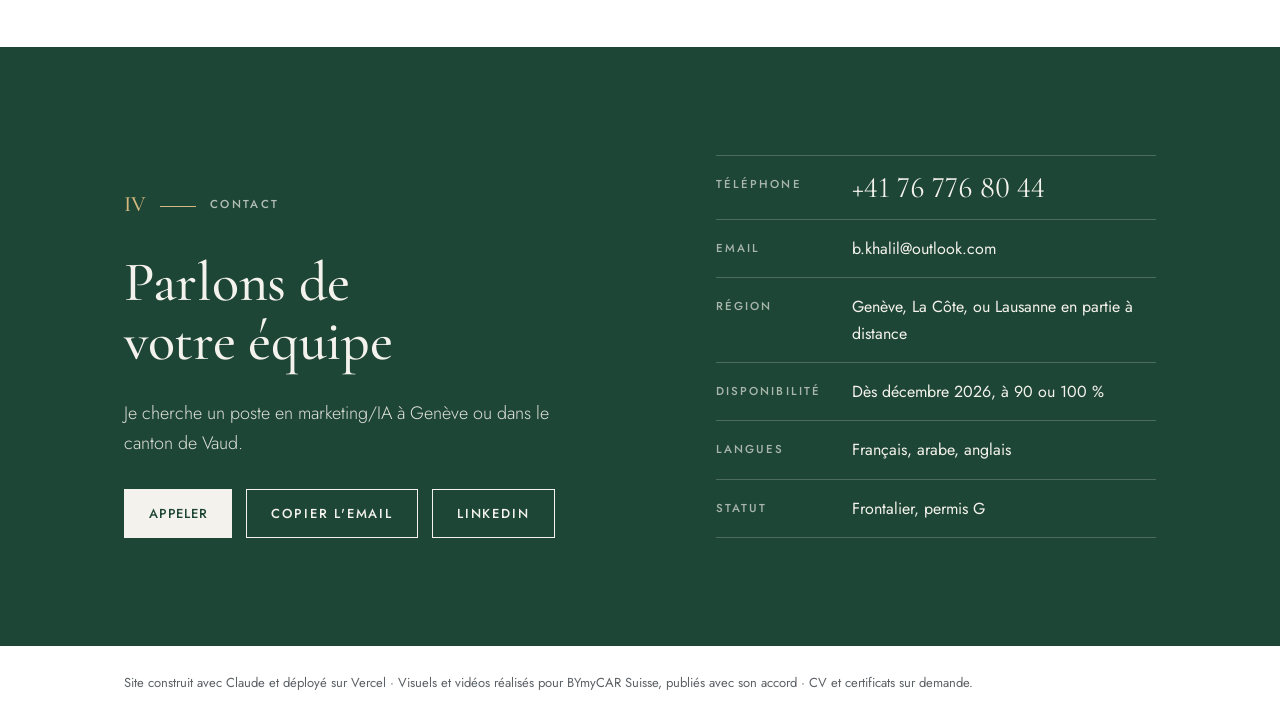
==== commit 5130deb7: "Simplifie la phrase de recherche dans la conclusion Co-Authored-By: Claude Opus 5.5 <noreply@anthrop" ====
--- a/index.html
+++ b/index.html
@@ -331,7 +331,7 @@
           <p class="label"><span class="rn">IV</span>Contact</p>
           <h2>Parlons de votre équipe</h2>
         </div>
-        <p class="intro">Je cherche un poste de marketing digital où les résultats se mesurent et où l'IA fait partie du métier, dans le secteur qui en a besoin, à Genève ou dans le canton de Vaud.</p>
+        <p class="intro">Je cherche un poste en marketing/IA à Genève ou dans le canton de Vaud.</p>
         <div class="actions">
           <a class="btn primary tel" href="tel:+41767768044">Appeler</a>
           <button class="btn" type="button" id="copy" data-done="Email copié" data-selected="Email sélectionné">Copier l'email</button>
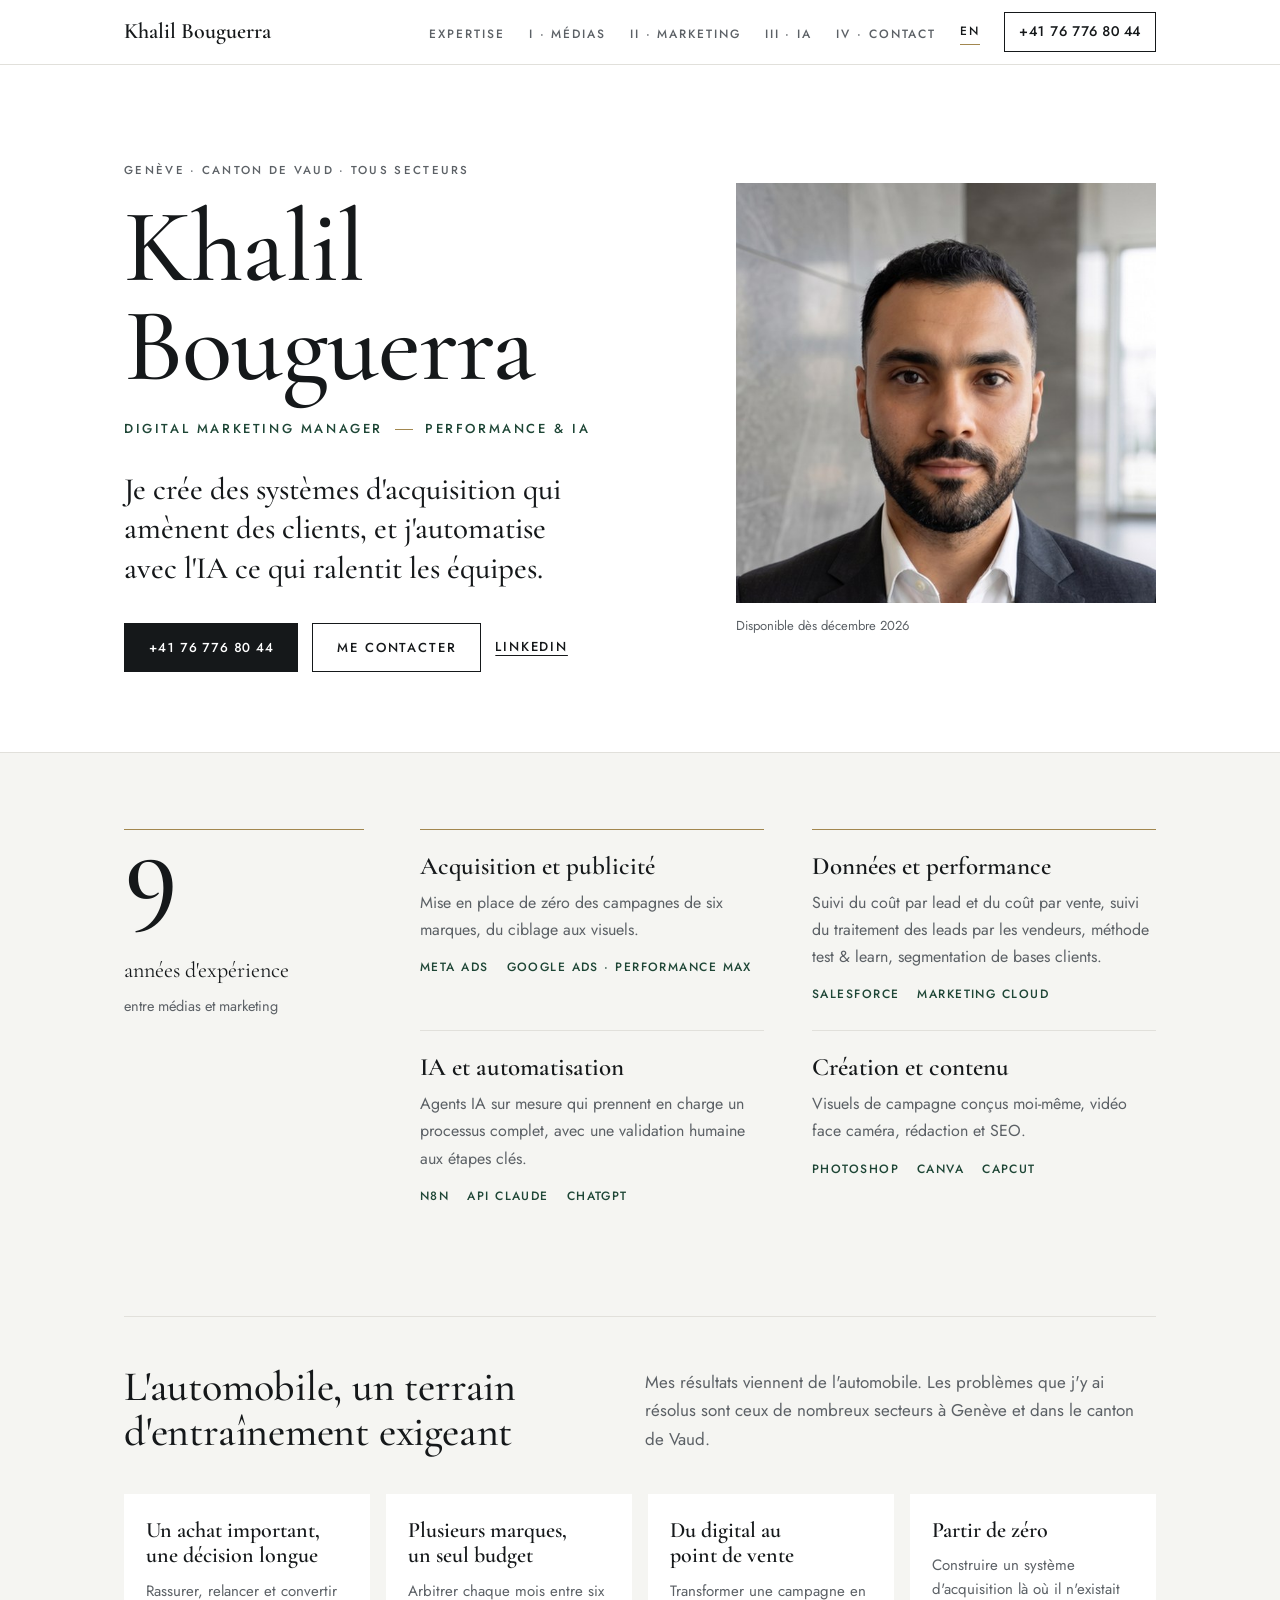
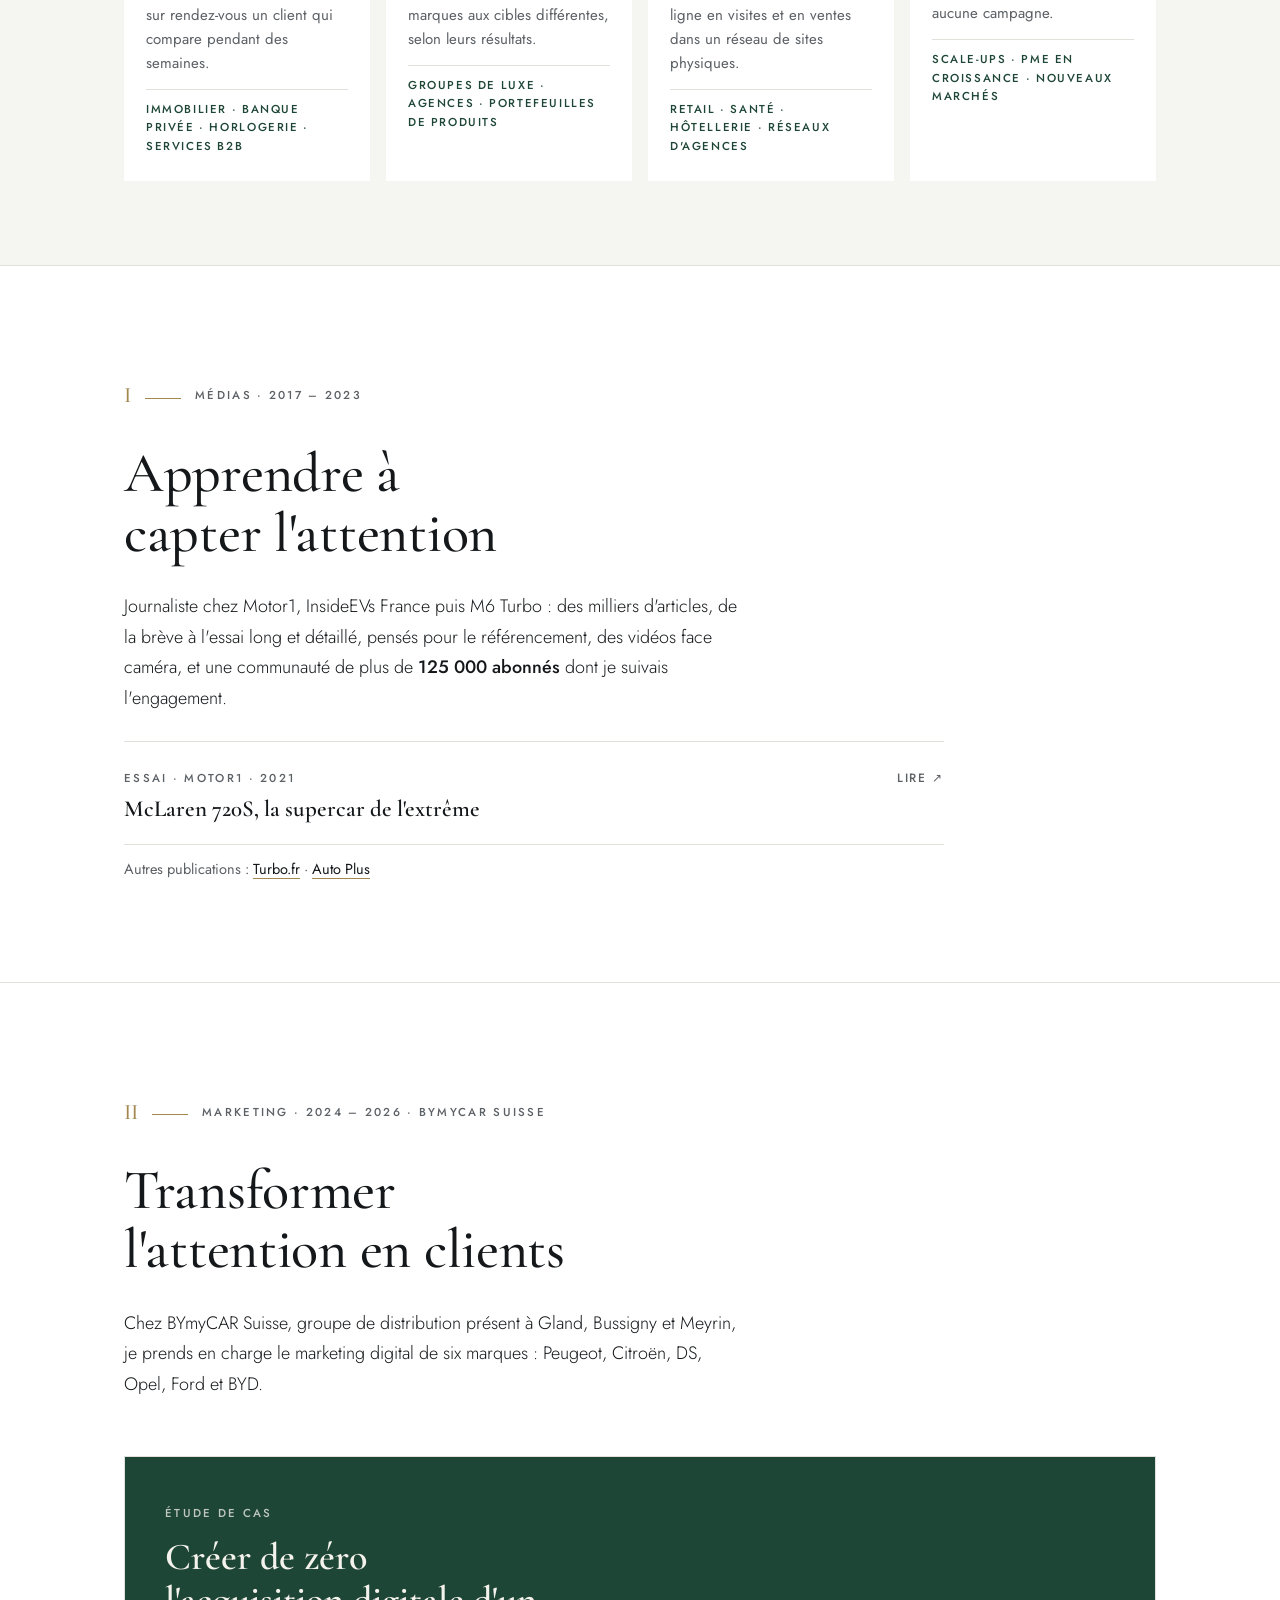
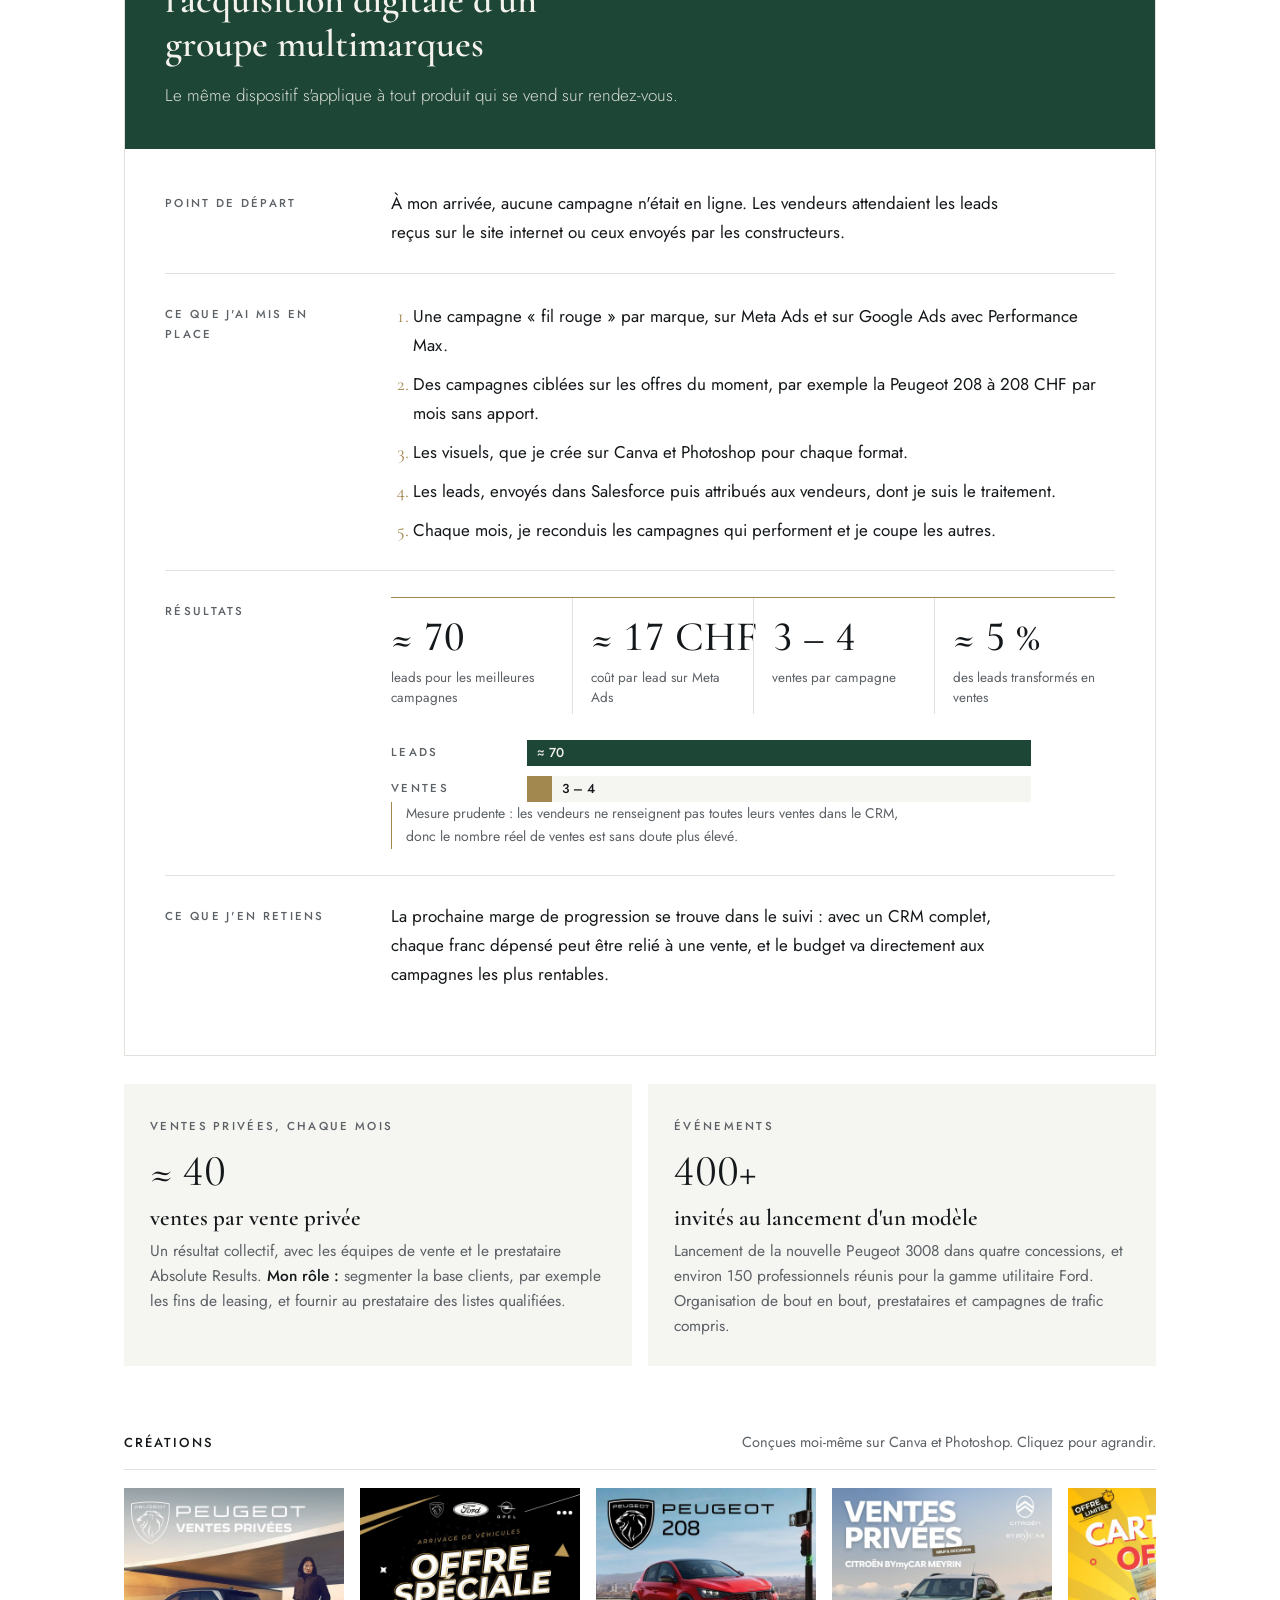
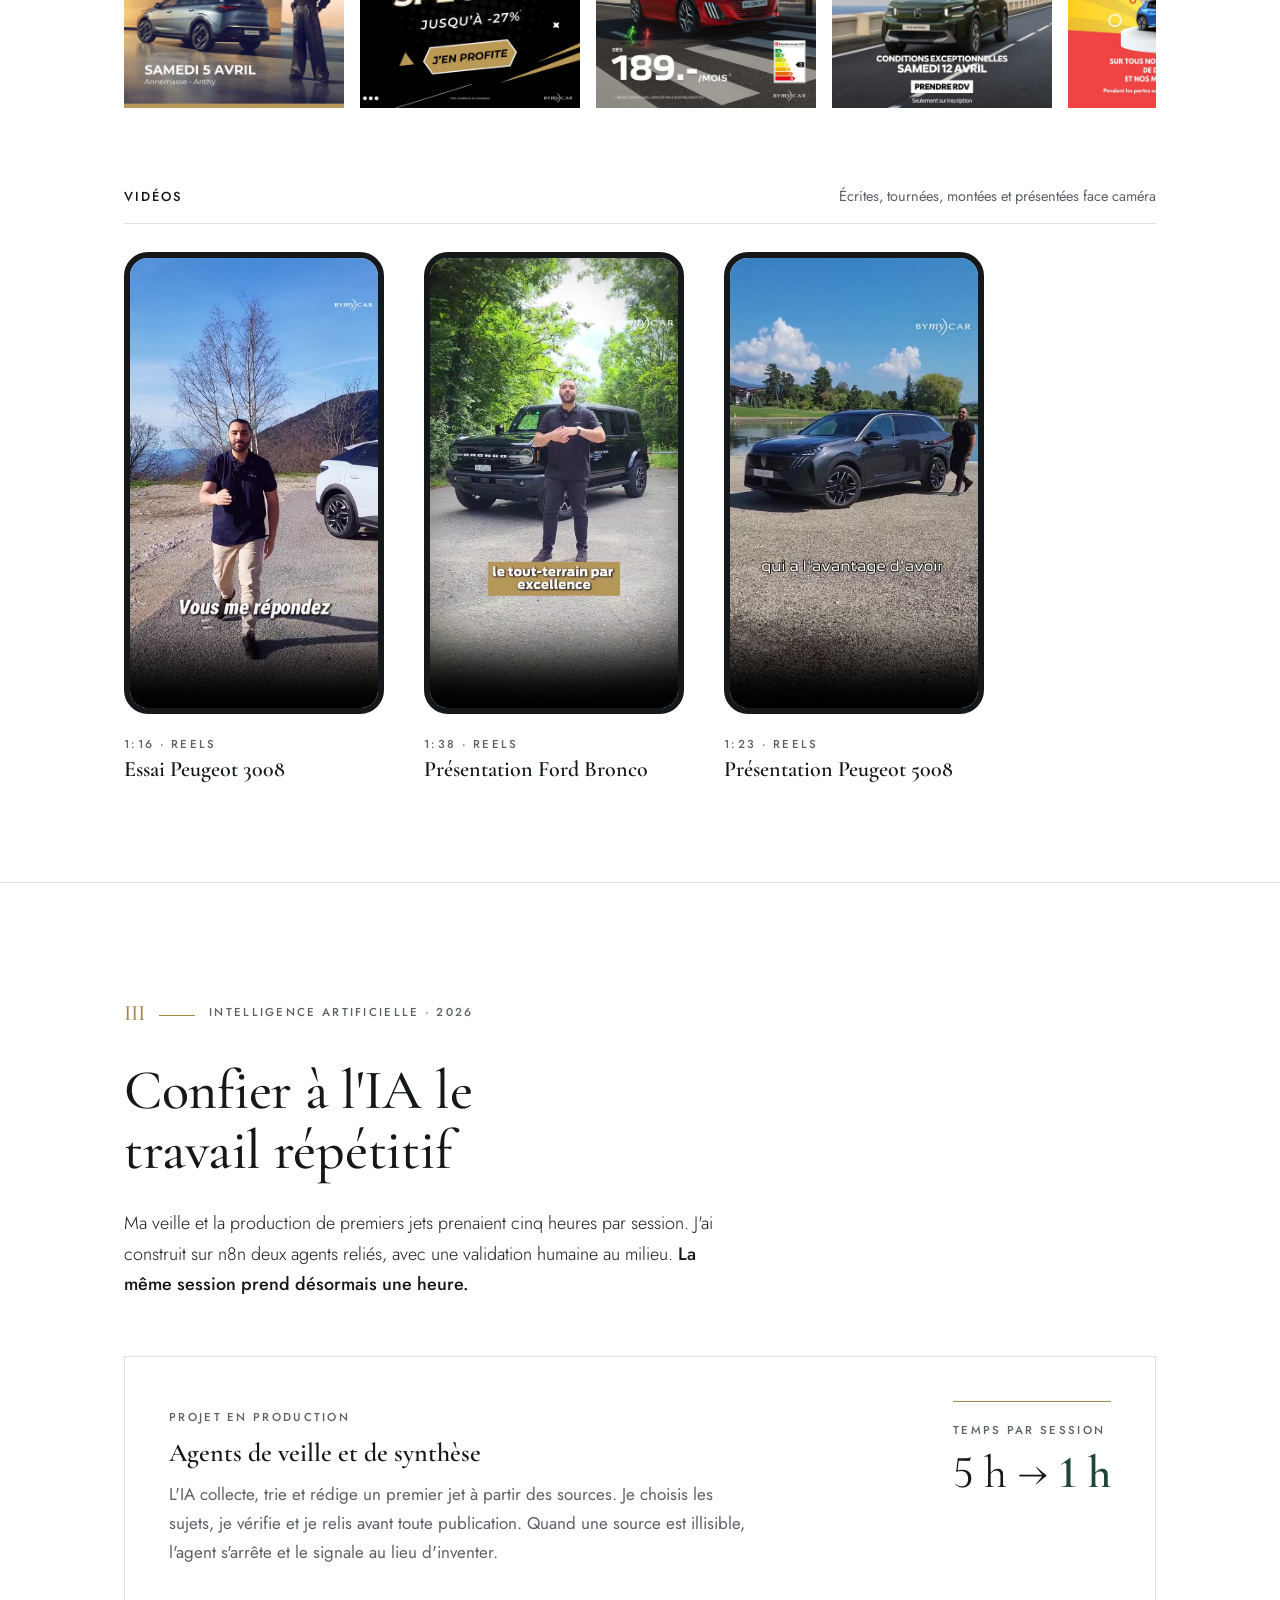
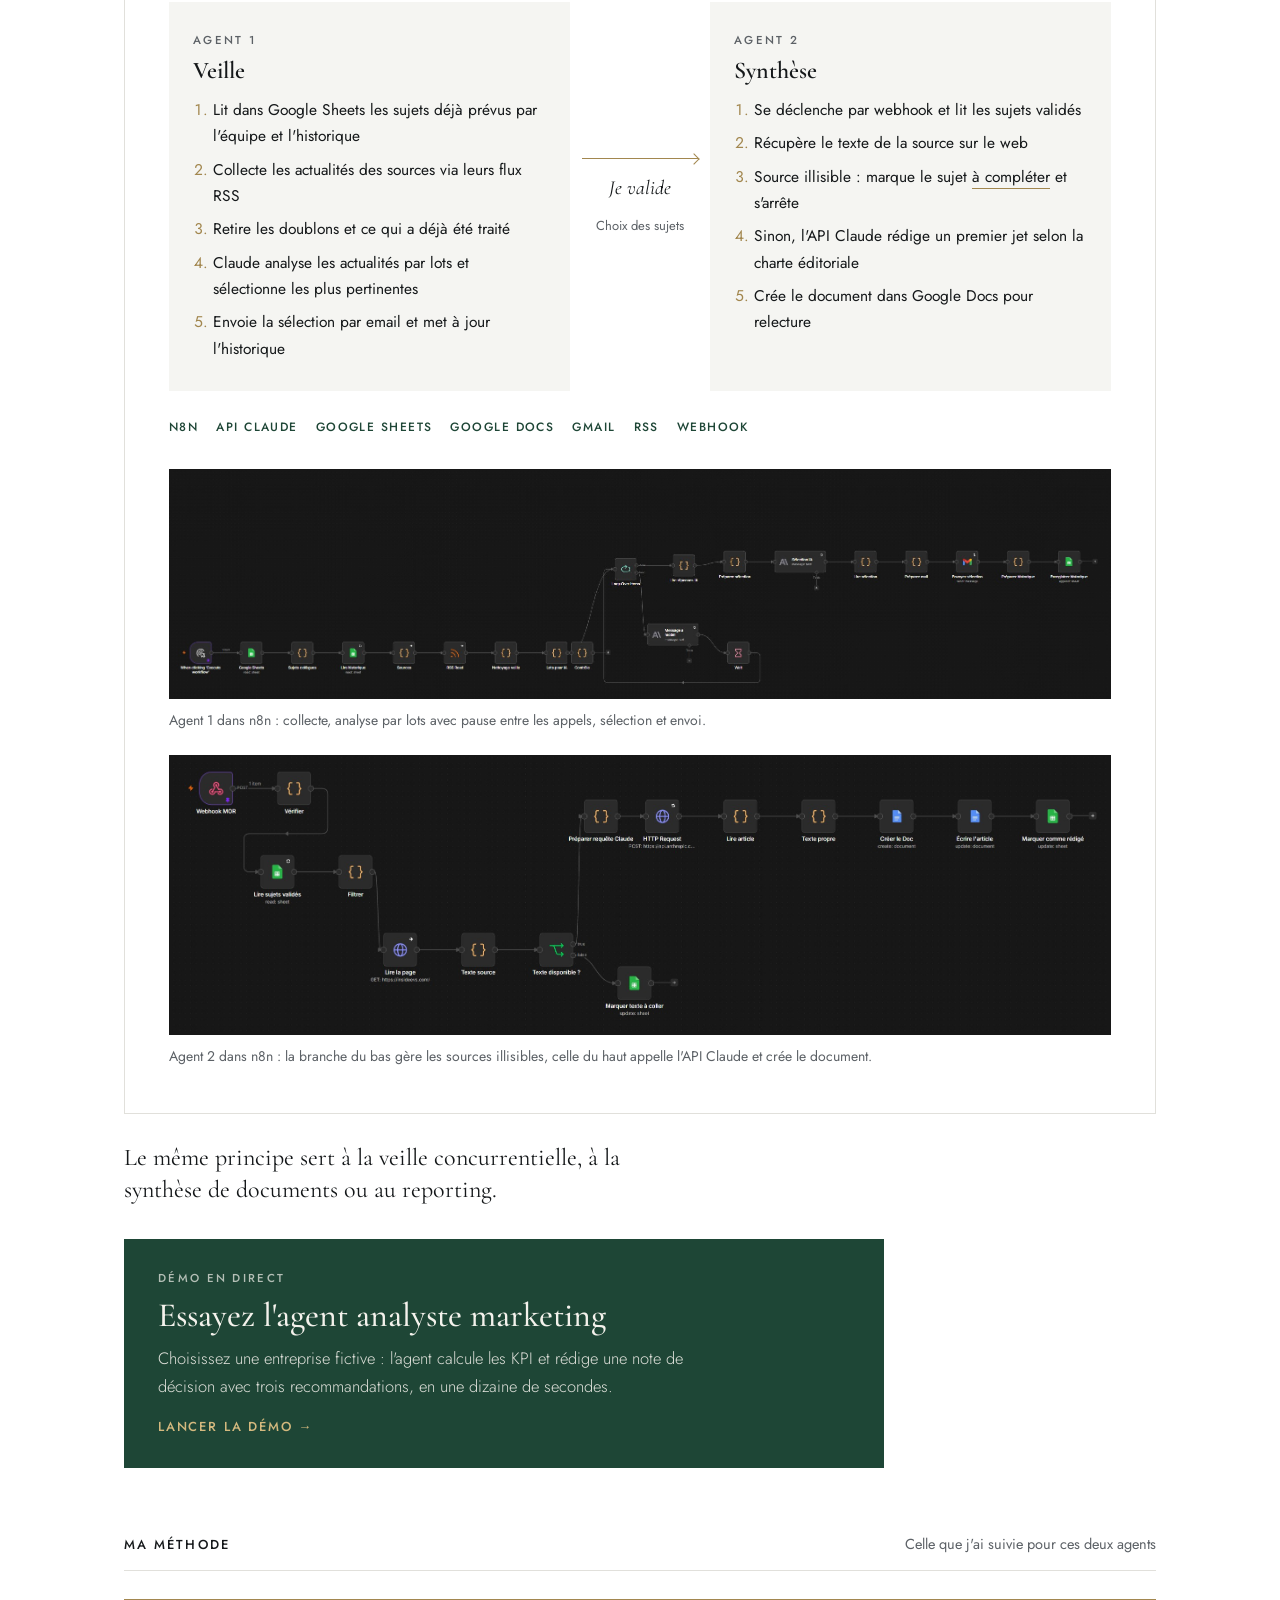
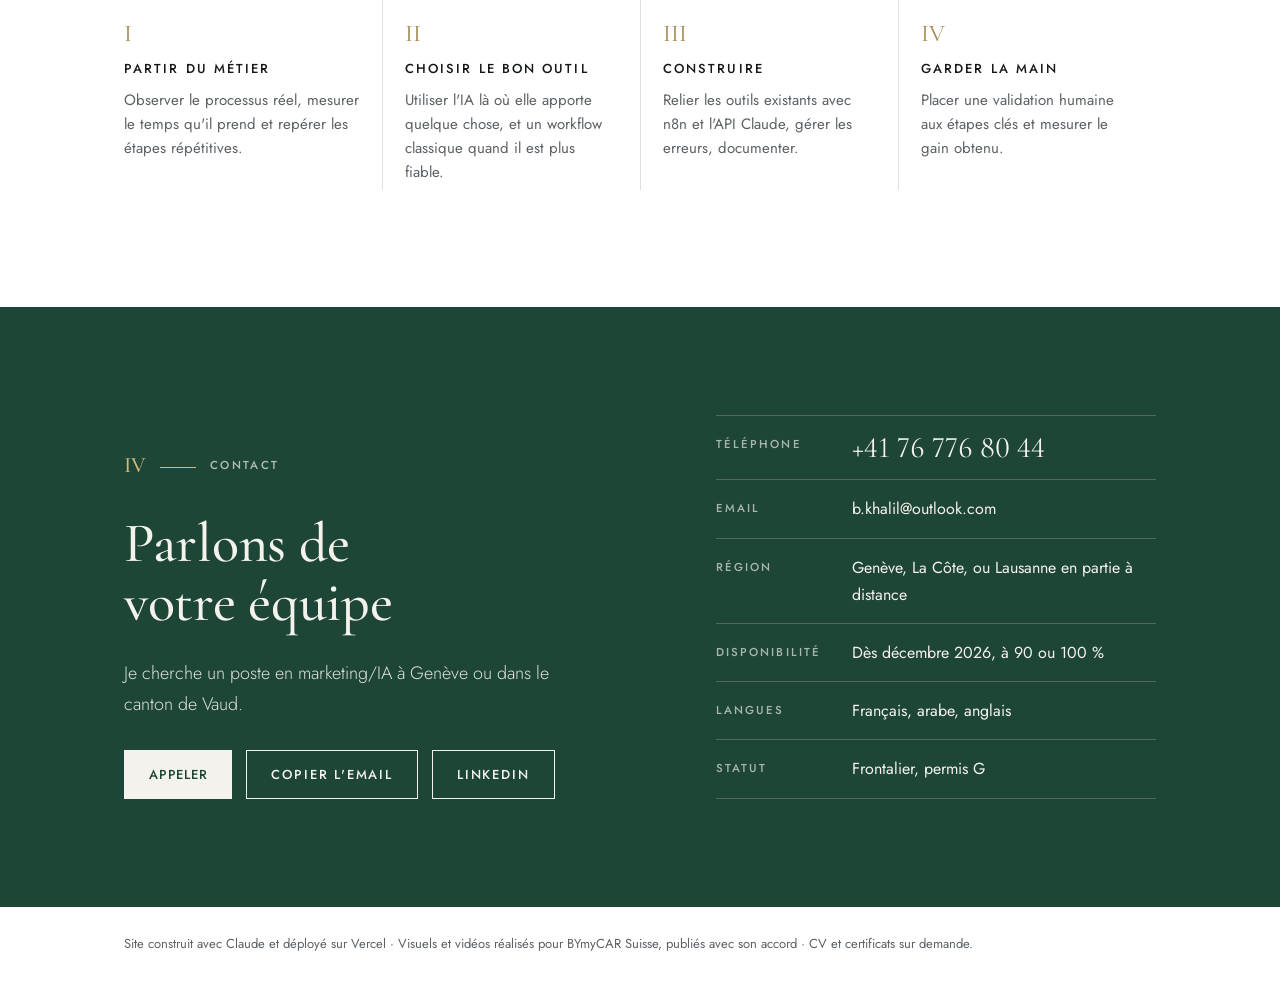
==== commit 9e9c08bc: "Ajoute la démo de l'agent analyste marketing Page agent.html / agent-en.html : choix d'une entrepris" ====
--- a/index.html
+++ b/index.html
@@ -312,6 +312,13 @@
 
       <p class="transpose">Le même principe sert à la veille concurrentielle, à la synthèse de documents ou au reporting.</p>
 
+      <a class="try" href="agent.html">
+        <span class="label">Démo en direct</span>
+        <span class="try-t">Essayez l'agent analyste marketing</span>
+        <span class="try-d">Choisissez une entreprise fictive : l'agent calcule les KPI et rédige une note de décision avec trois recommandations, en une dizaine de secondes.</span>
+        <span class="try-go">Lancer la démo <span aria-hidden="true">→</span></span>
+      </a>
+
       <div class="block">
         <div class="block-head"><h4>Ma méthode</h4><p>Celle que j'ai suivie pour ces deux agents</p></div>
         <ol class="method">
--- a/styles.css
+++ b/styles.css
@@ -82,7 +82,7 @@
 
 /* Hero */
 .hero { padding-block: 84px 80px; }
-.hero-grid { display: grid; grid-template-columns: minmax(0, 1fr) 300px; gap: 72px; align-items: center; }
+.hero-grid { display: grid; grid-template-columns: minmax(0, 1fr) 420px; gap: 56px; align-items: center; }
 .hero h1 { font-family: var(--font-display); font-weight: 500; font-size: clamp(54px, 8.4vw, 104px); line-height: 0.95; letter-spacing: -0.01em; margin-top: 18px; }
 .role { margin-top: 22px; font-size: 13px; font-weight: 500; letter-spacing: 0.2em; text-transform: uppercase; color: var(--accent); }
 .role span::before { content: ""; display: inline-block; width: 18px; height: 1px; background: var(--gold); vertical-align: middle; margin: 0 12px; }
@@ -101,7 +101,7 @@
 @media (max-width: 820px) {
   .hero { padding-block: 44px 56px; }
   .hero-grid { grid-template-columns: 1fr; gap: 32px; }
-  .portrait-frame { order: -1; width: 150px; }
+  .portrait-frame { order: -1; width: min(240px, 100%); }
   .portrait-frame figcaption { display: none; }
 }
 
@@ -263,6 +263,12 @@
 .shot img { max-width: none; width: 1100px; height: auto; }
 @media (min-width: 1000px) { .shot img { width: 100%; max-width: 100%; } }
 .shots figcaption { font-size: 14px; color: var(--ink-soft); margin-top: 10px; }
+.try { display: grid; gap: 8px; margin-top: 32px; padding: 30px 34px; background: #1e4636; color: #f4f2ec; text-decoration: none; max-width: 760px; transition: background .2s; }
+.try:hover { background: #173a2c; }
+.try .label { color: rgba(244, 242, 236, 0.7); }
+.try-t { font-family: var(--font-display); font-weight: 500; font-size: clamp(26px, 3vw, 34px); line-height: 1.15; }
+.try-d { font-weight: 300; font-size: 16.5px; max-width: 56ch; color: rgba(244, 242, 236, 0.9); }
+.try-go { margin-top: 8px; font-size: 13px; font-weight: 500; letter-spacing: 0.14em; text-transform: uppercase; color: #d4b97e; }
 .transpose { margin: 28px 0 0; font-family: var(--font-display); font-size: 24px; line-height: 1.35; max-width: 46ch; }
 
 .method { margin-top: 28px; list-style: none; padding: 0; display: grid; grid-template-columns: repeat(4, minmax(0, 1fr)); counter-reset: m; border-top: 1px solid var(--gold); }
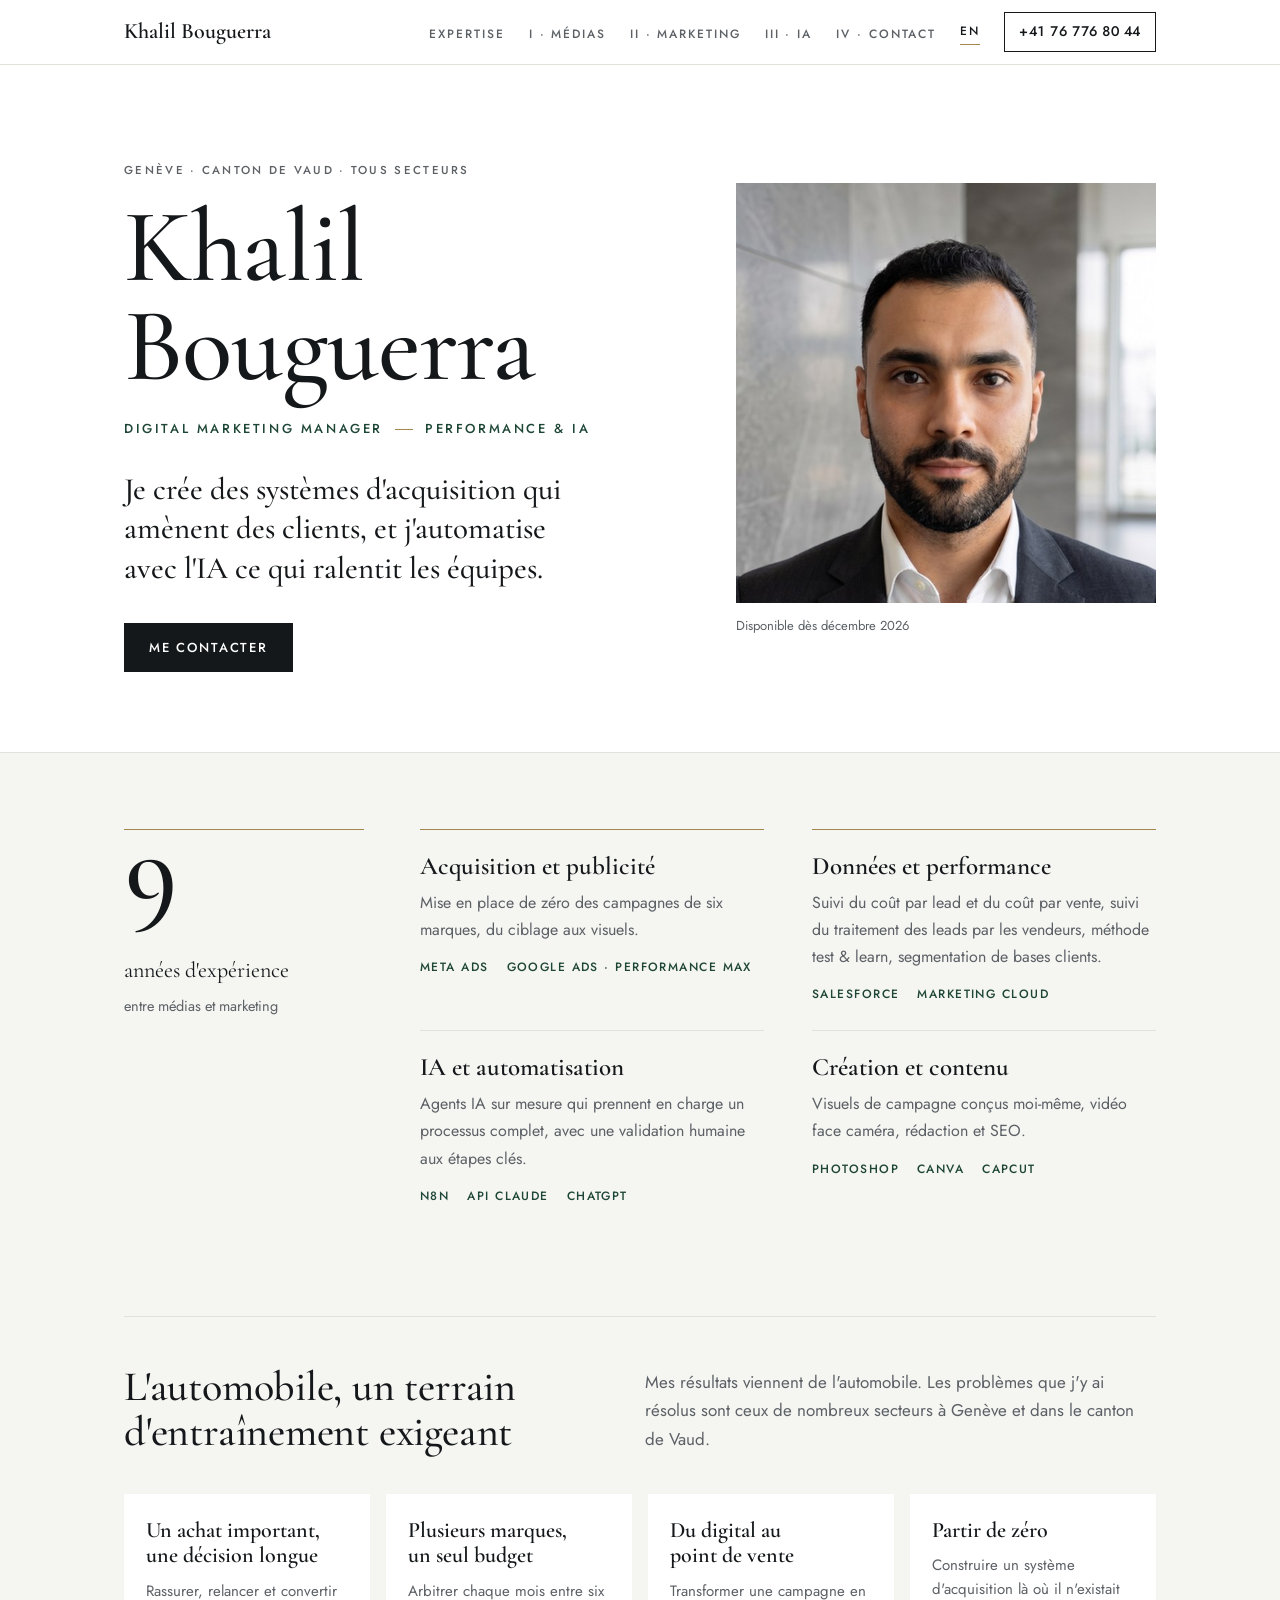
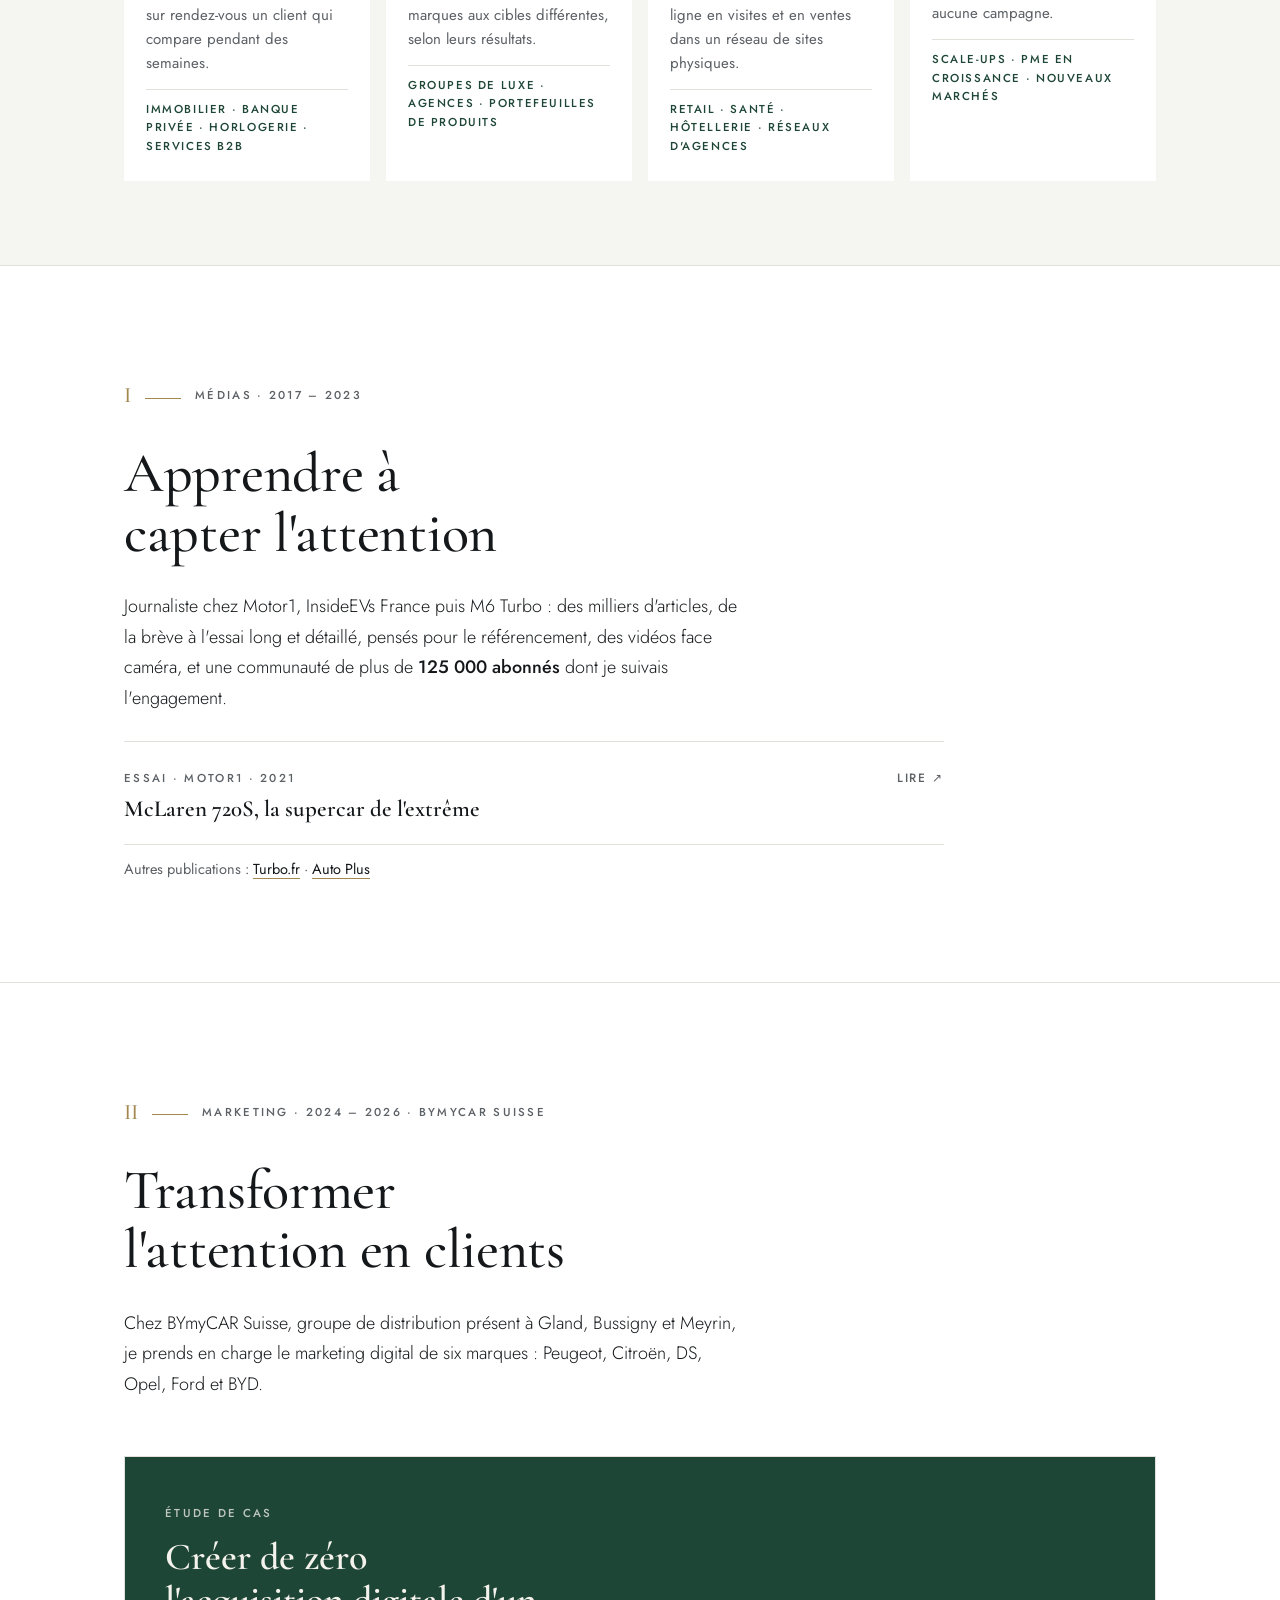
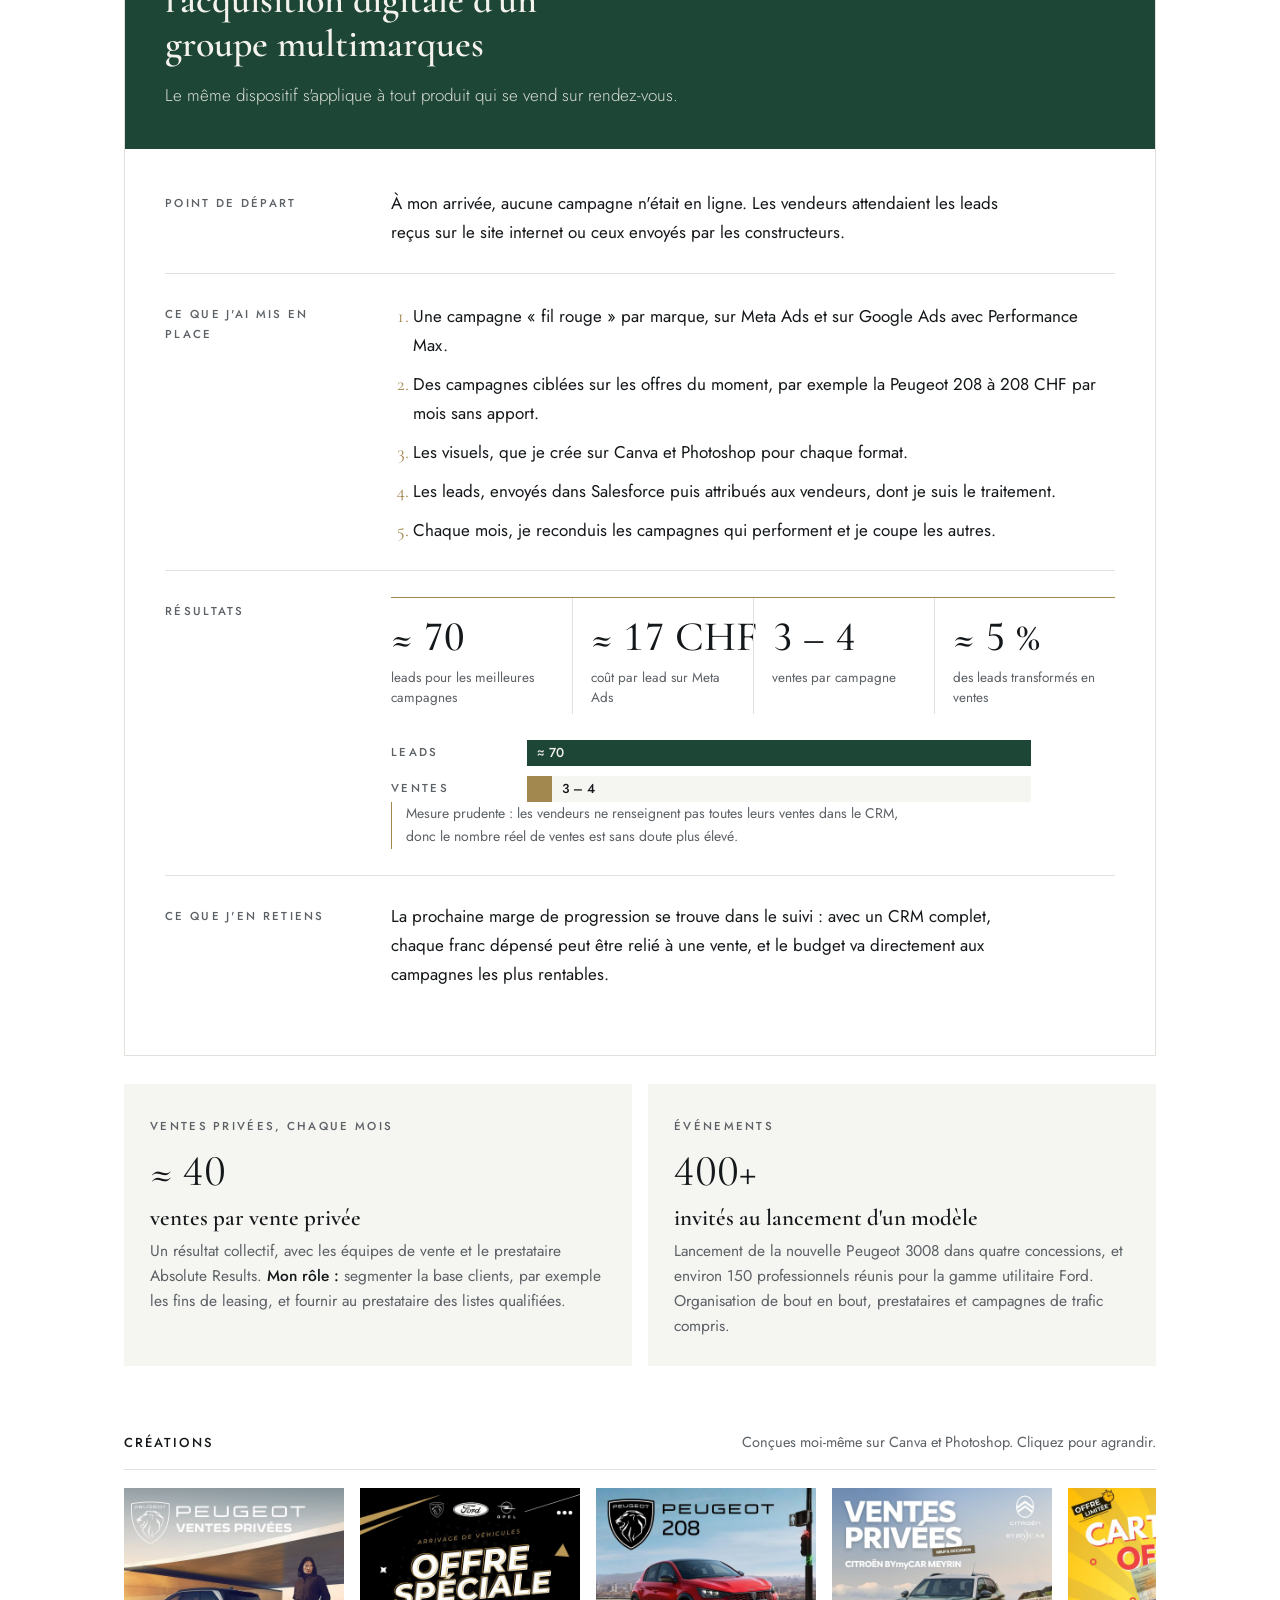
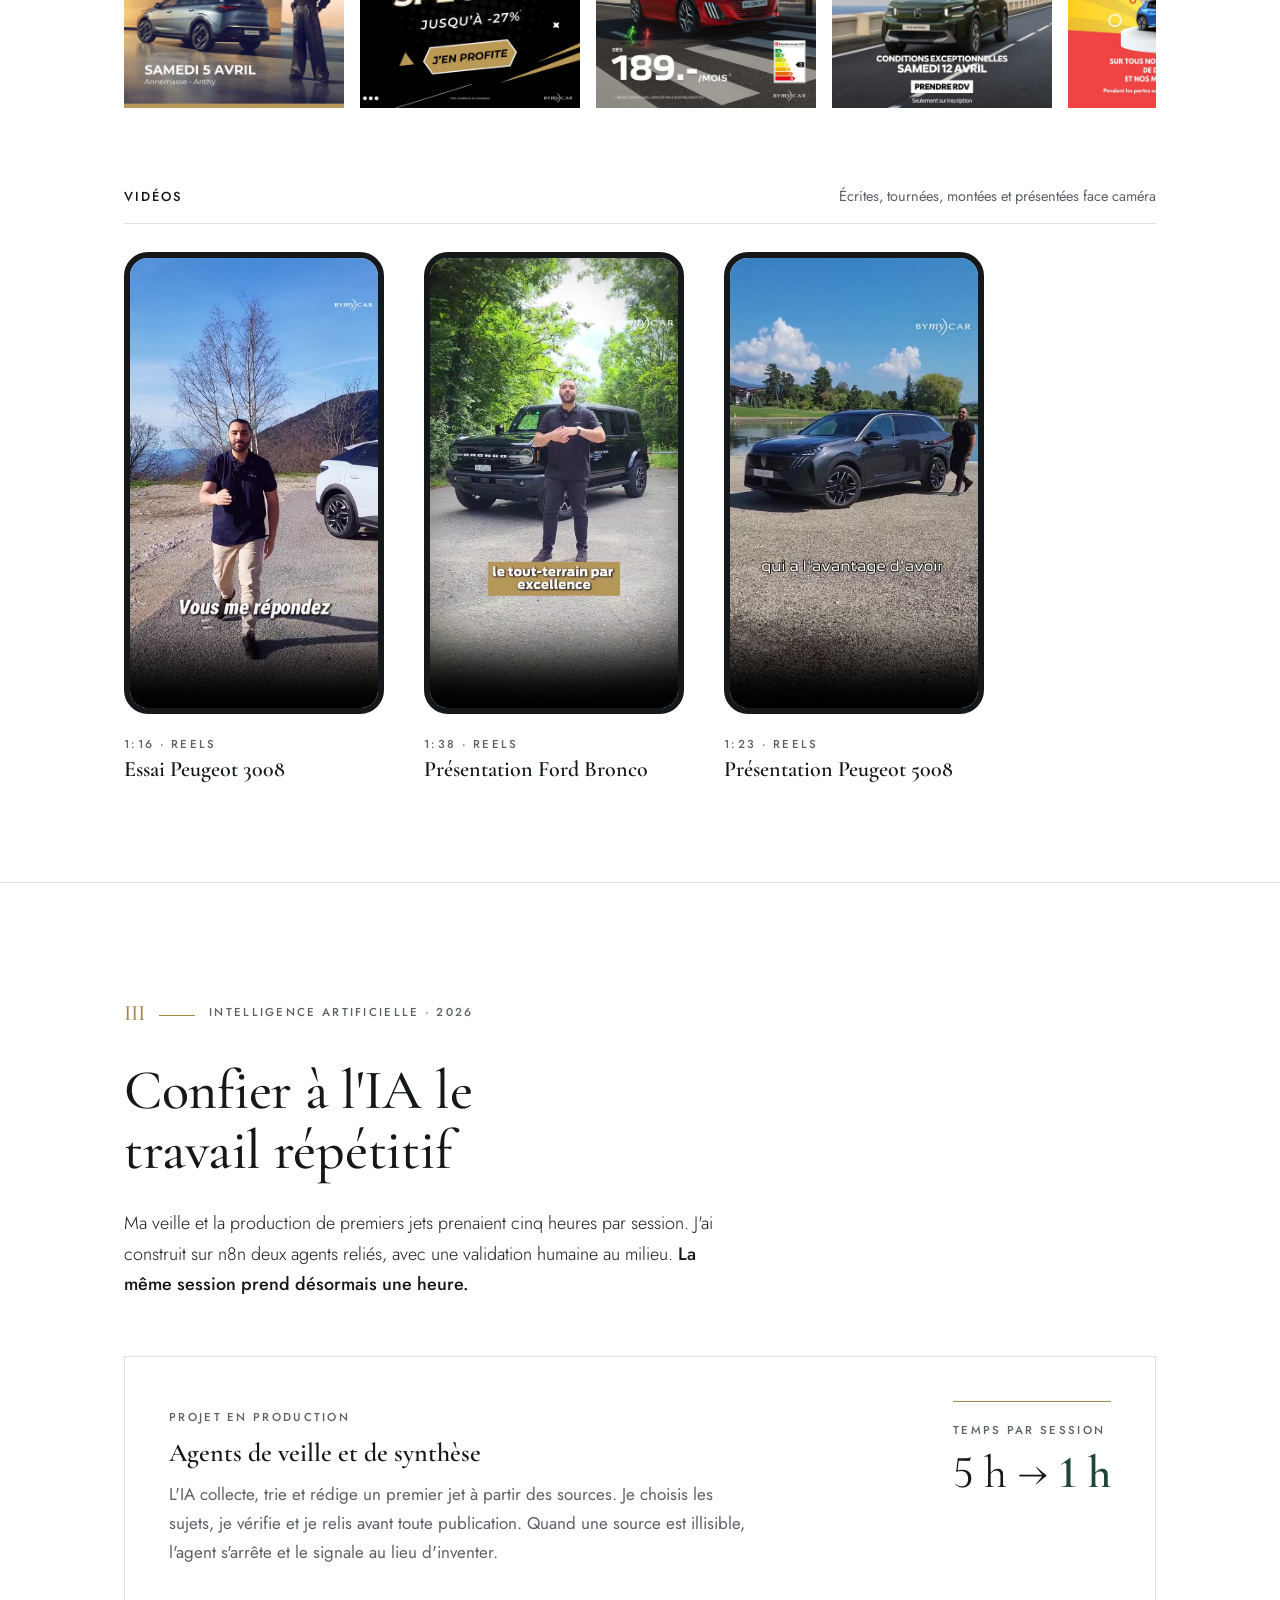
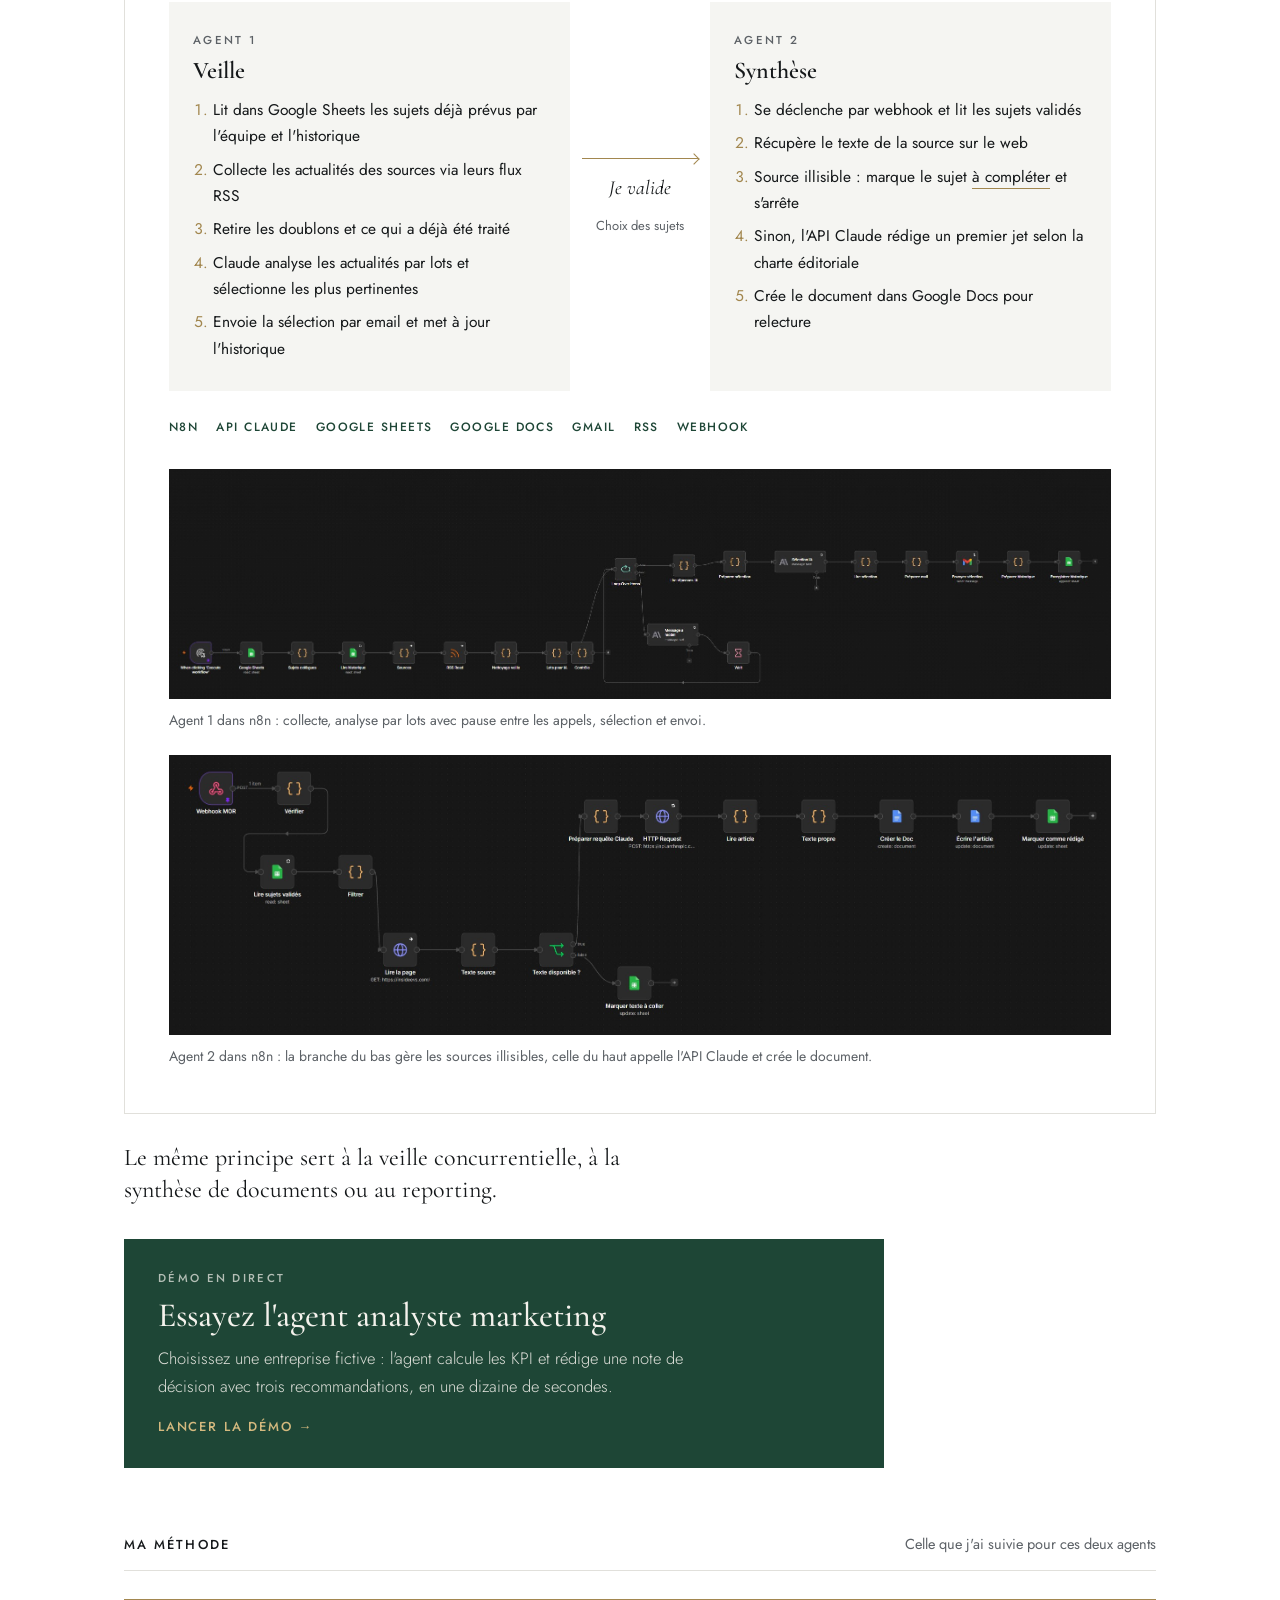
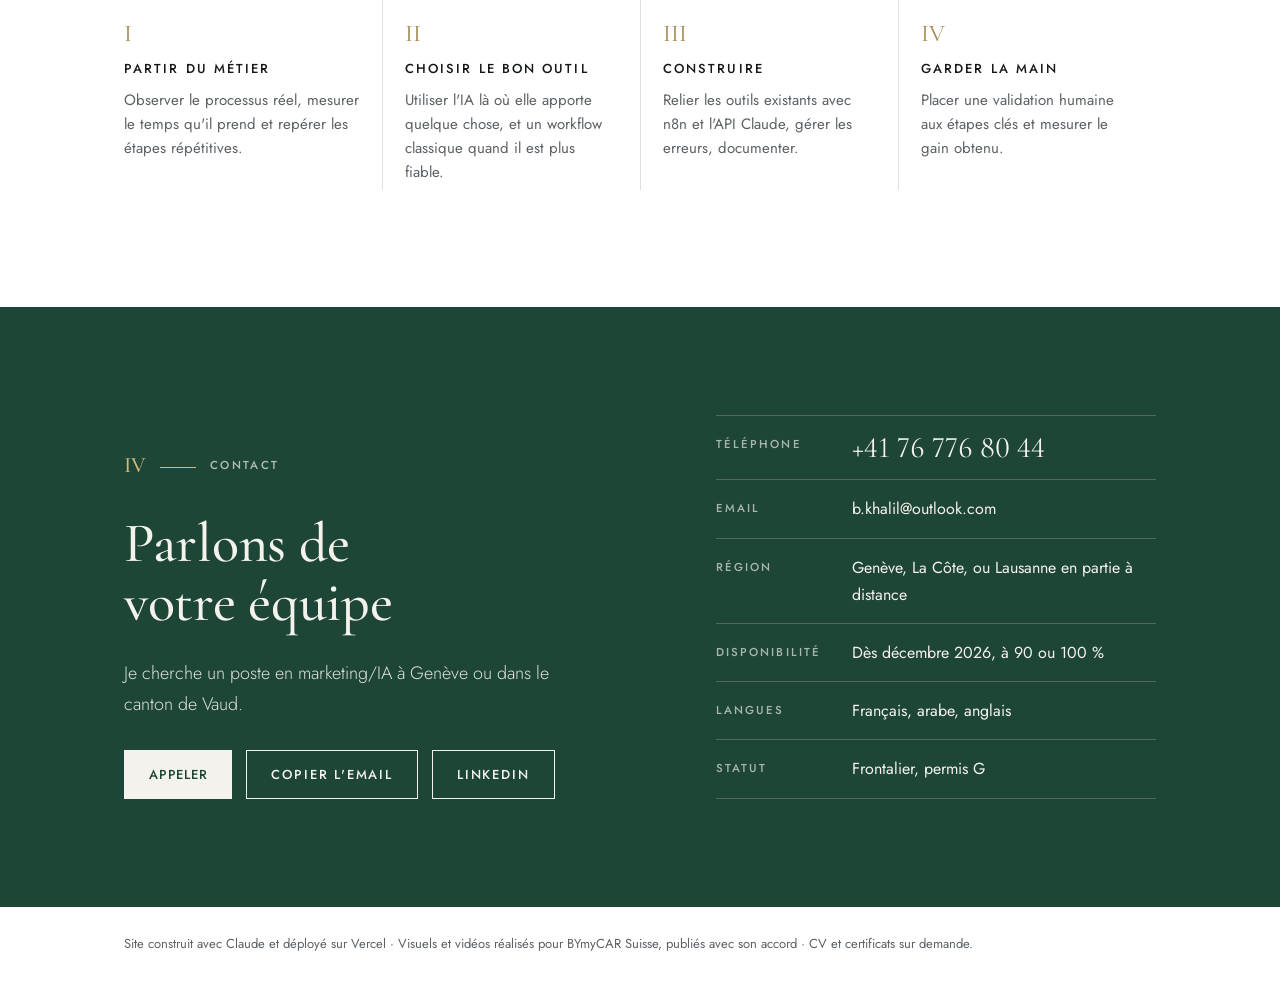
==== commit 779be7fa: "Retire le téléphone et LinkedIn de l'en-tête Co-Authored-By: Claude Opus 5.5 <noreply@anthropic.com>" ====
--- a/index.html
+++ b/index.html
@@ -50,9 +50,7 @@
         <p class="role">Digital Marketing Manager<span>Performance &amp; IA</span></p>
         <p class="thesis">Je crée des systèmes d'acquisition qui amènent des clients, et j'automatise avec l'IA ce qui ralentit les équipes.</p>
         <div class="actions">
-          <a class="btn primary tel" href="tel:+41767768044">+41 76 776 80 44</a>
-          <a class="btn" href="#suite">Me contacter</a>
-          <a class="link-quiet" href="https://www.linkedin.com/in/khalilbouguerra/" target="_blank" rel="noopener">LinkedIn</a>
+          <a class="btn primary" href="#suite">Me contacter</a>
         </div>
       </div>
       <figure class="portrait-frame">
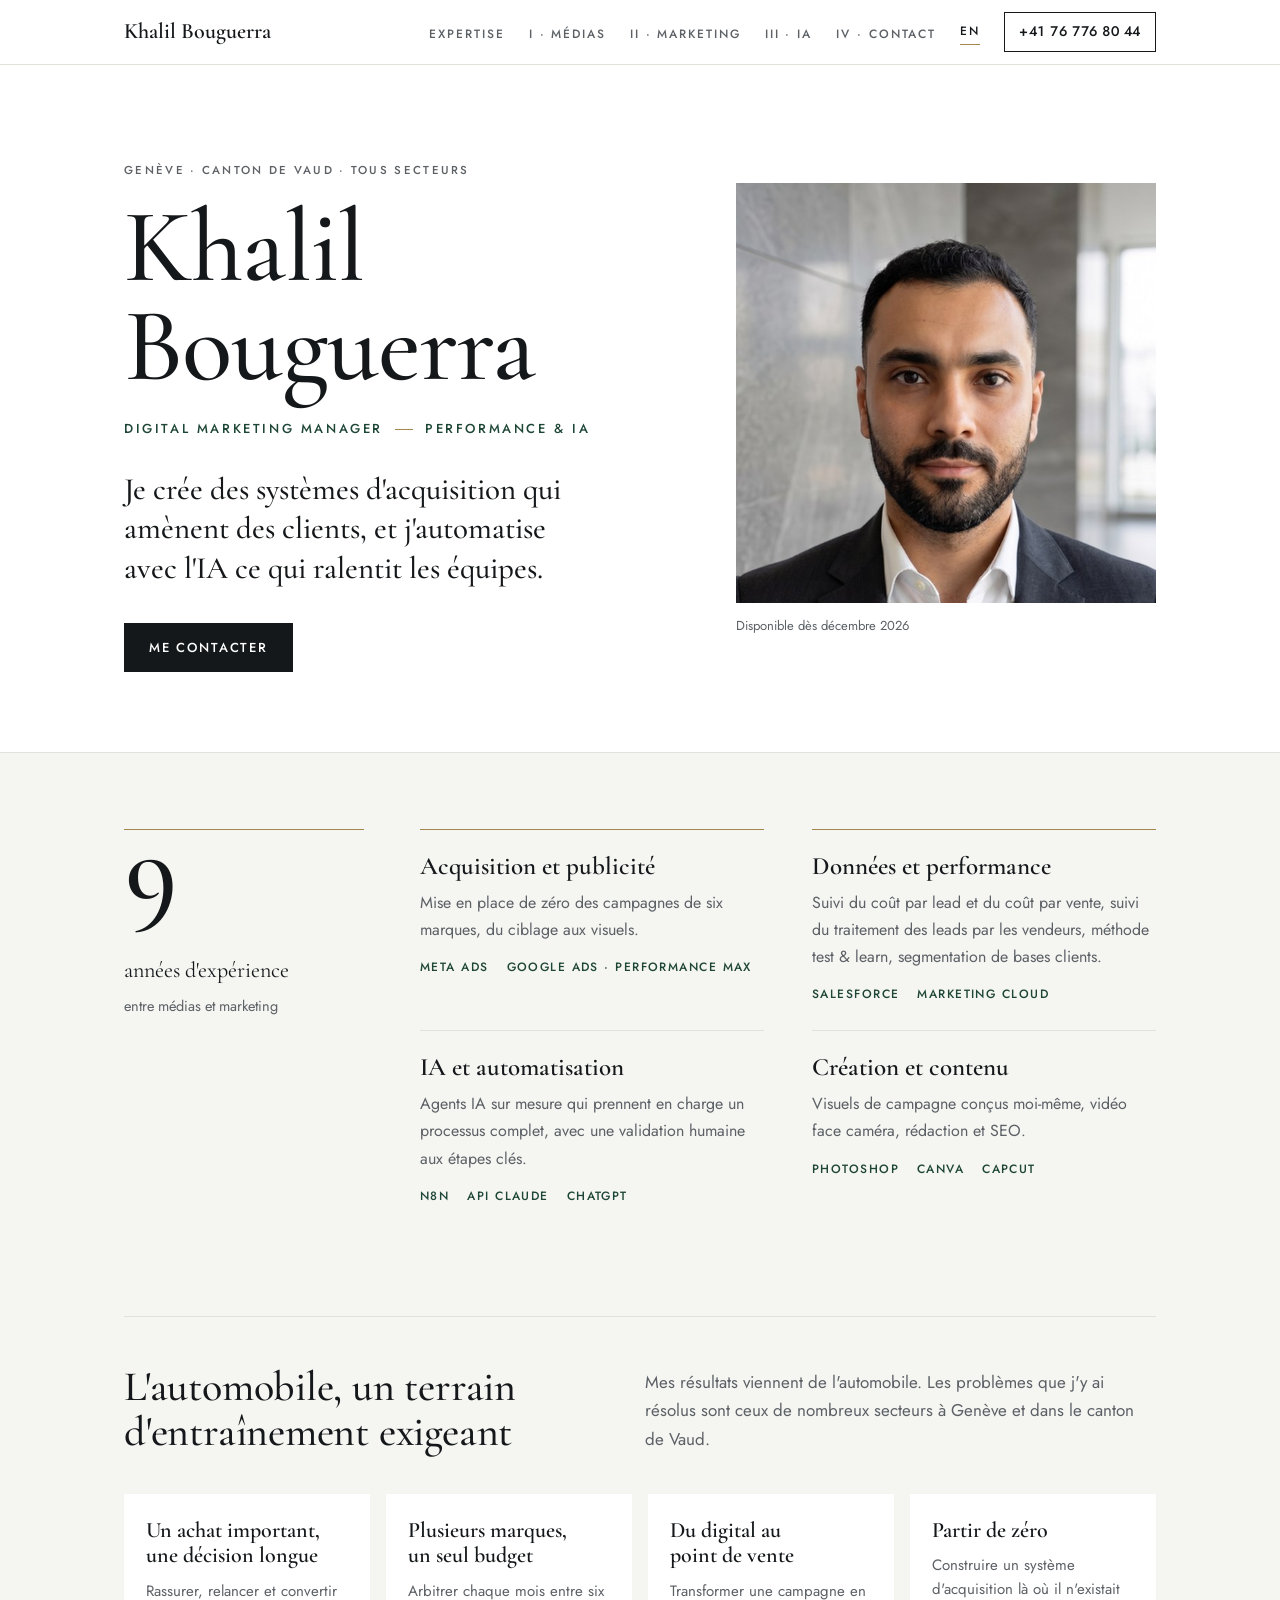
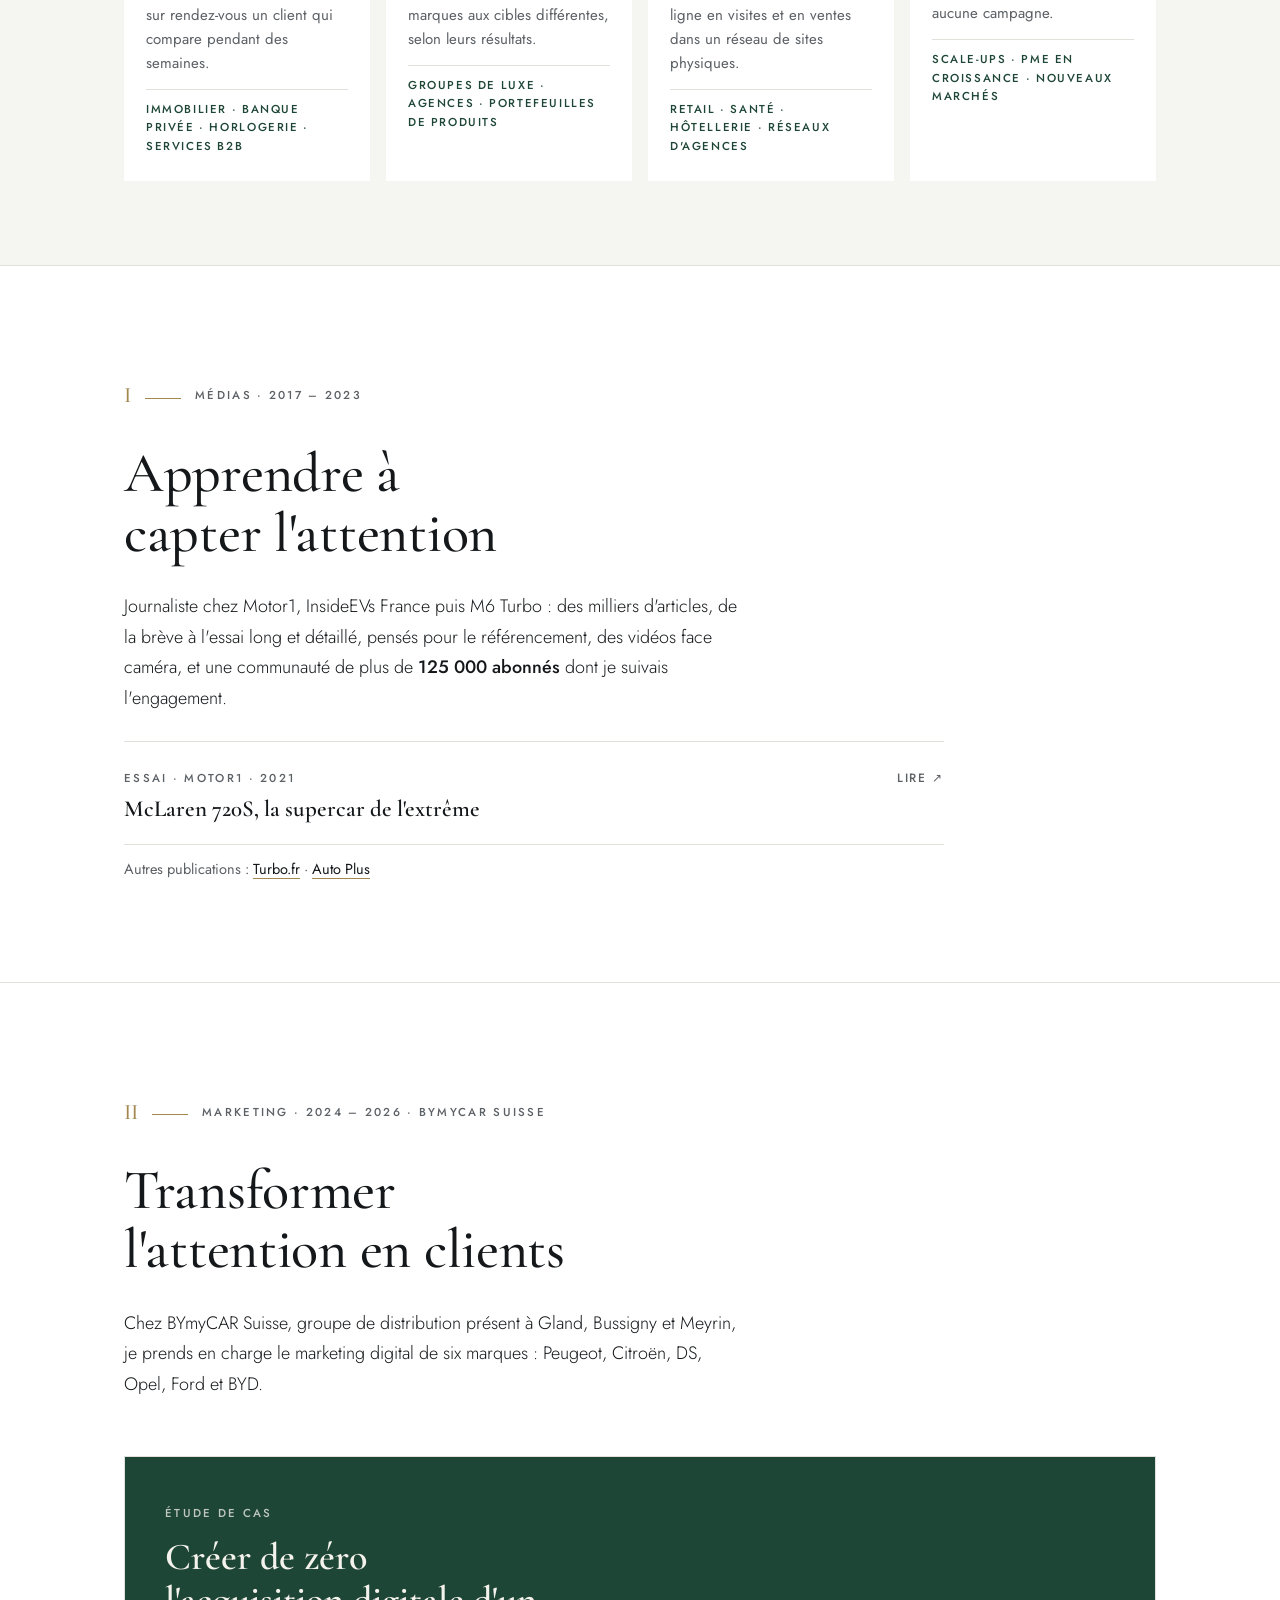
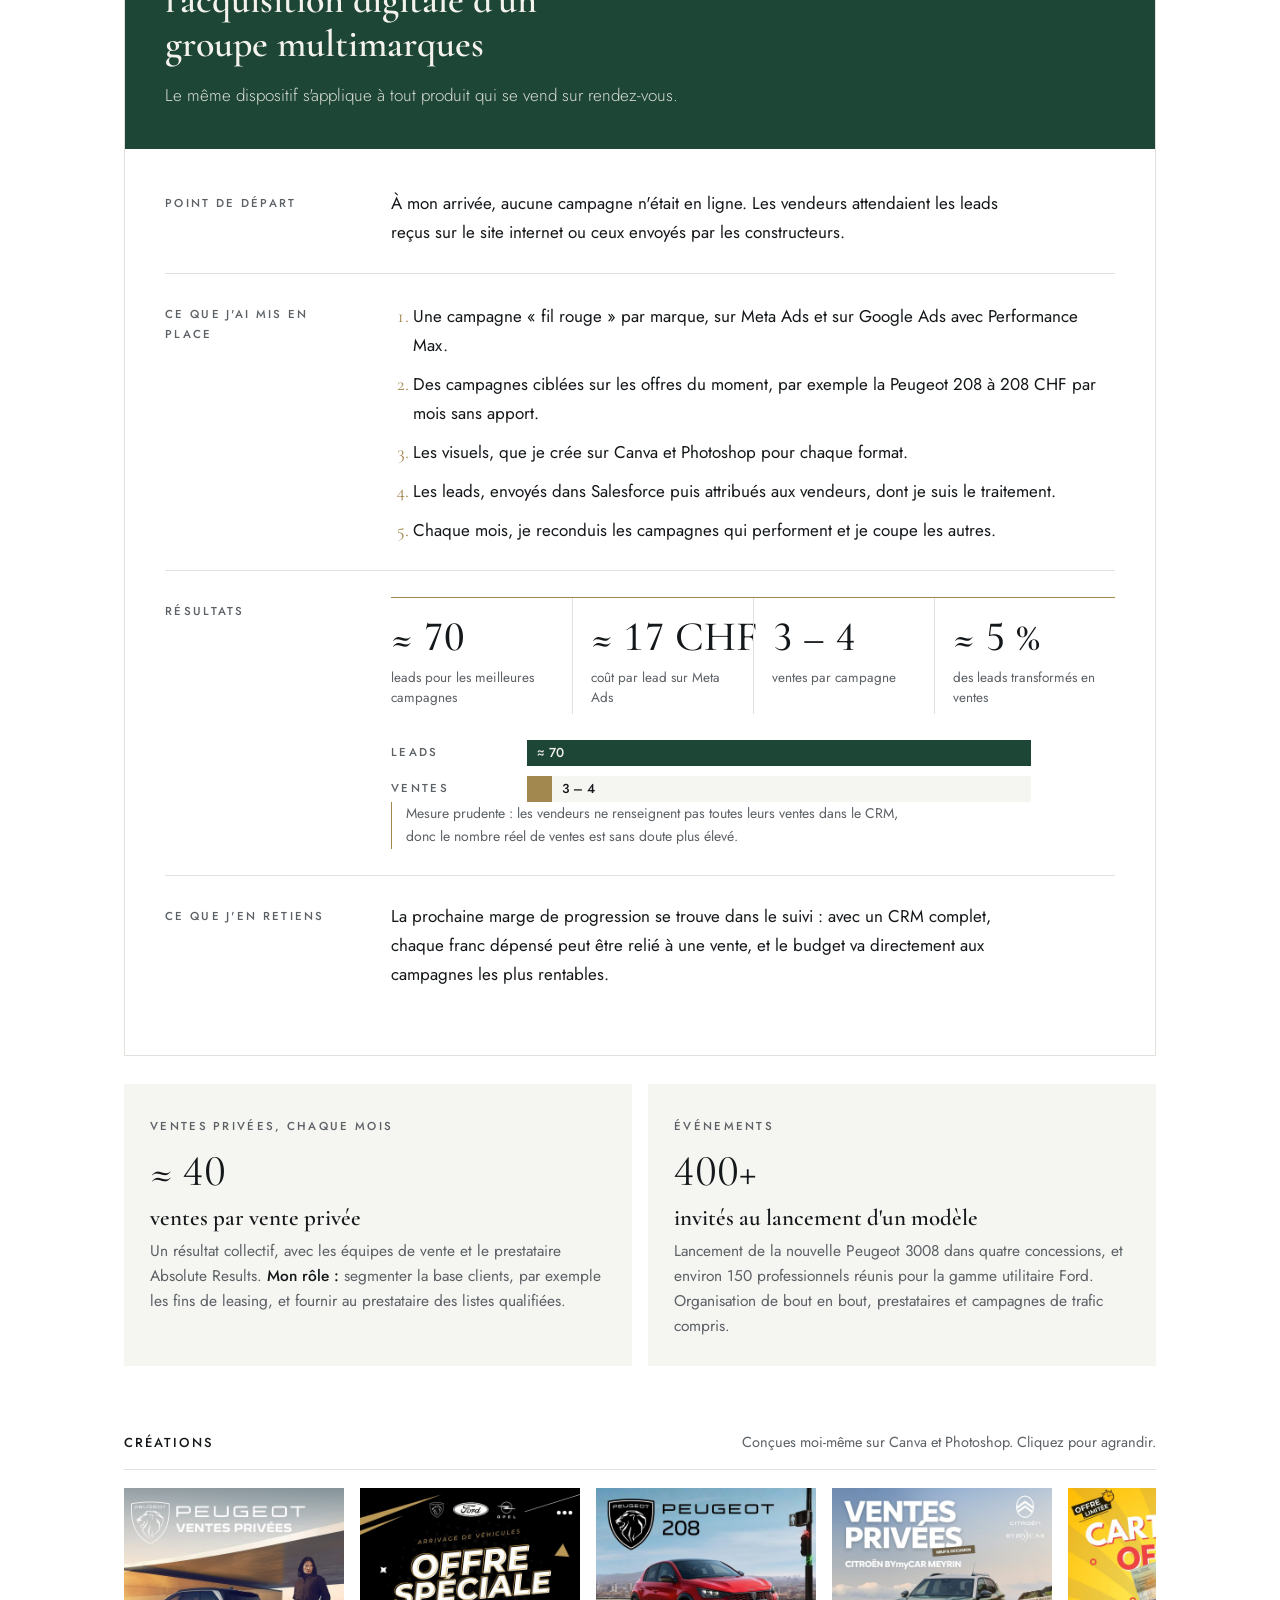
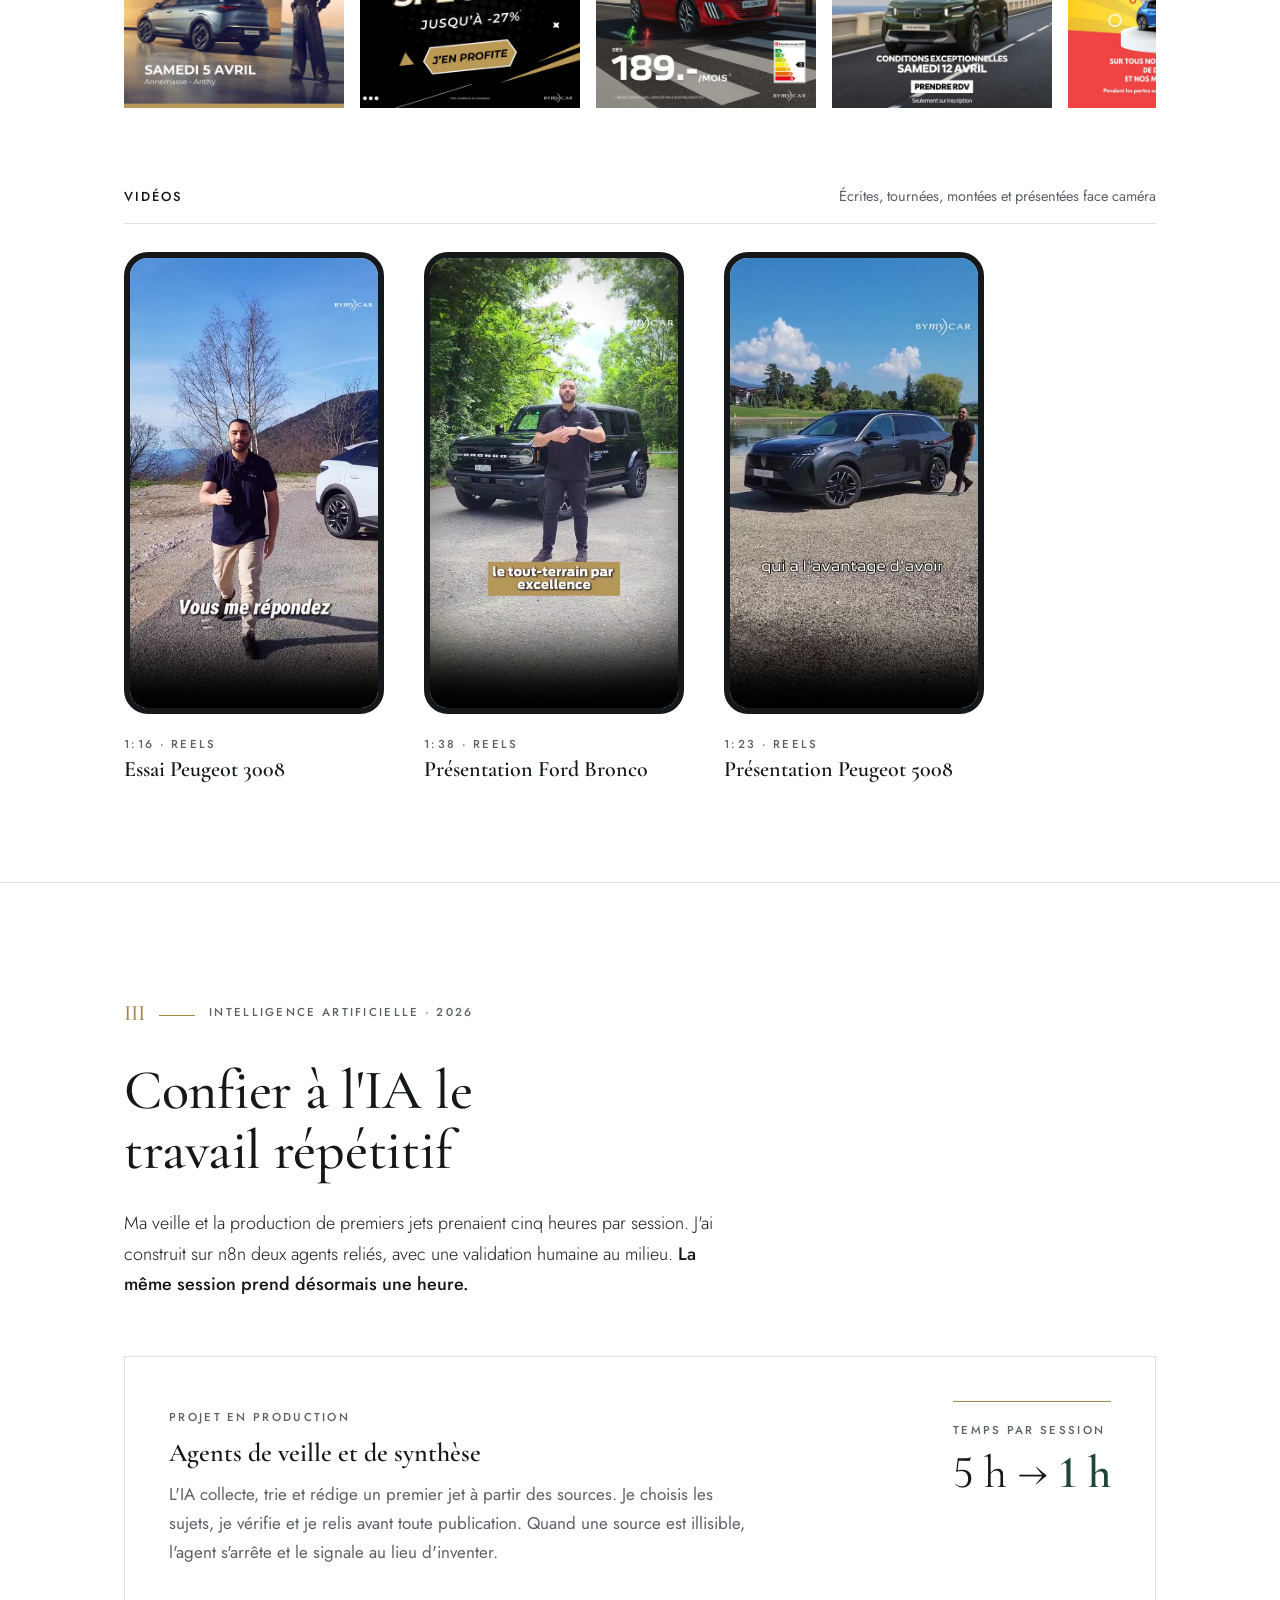
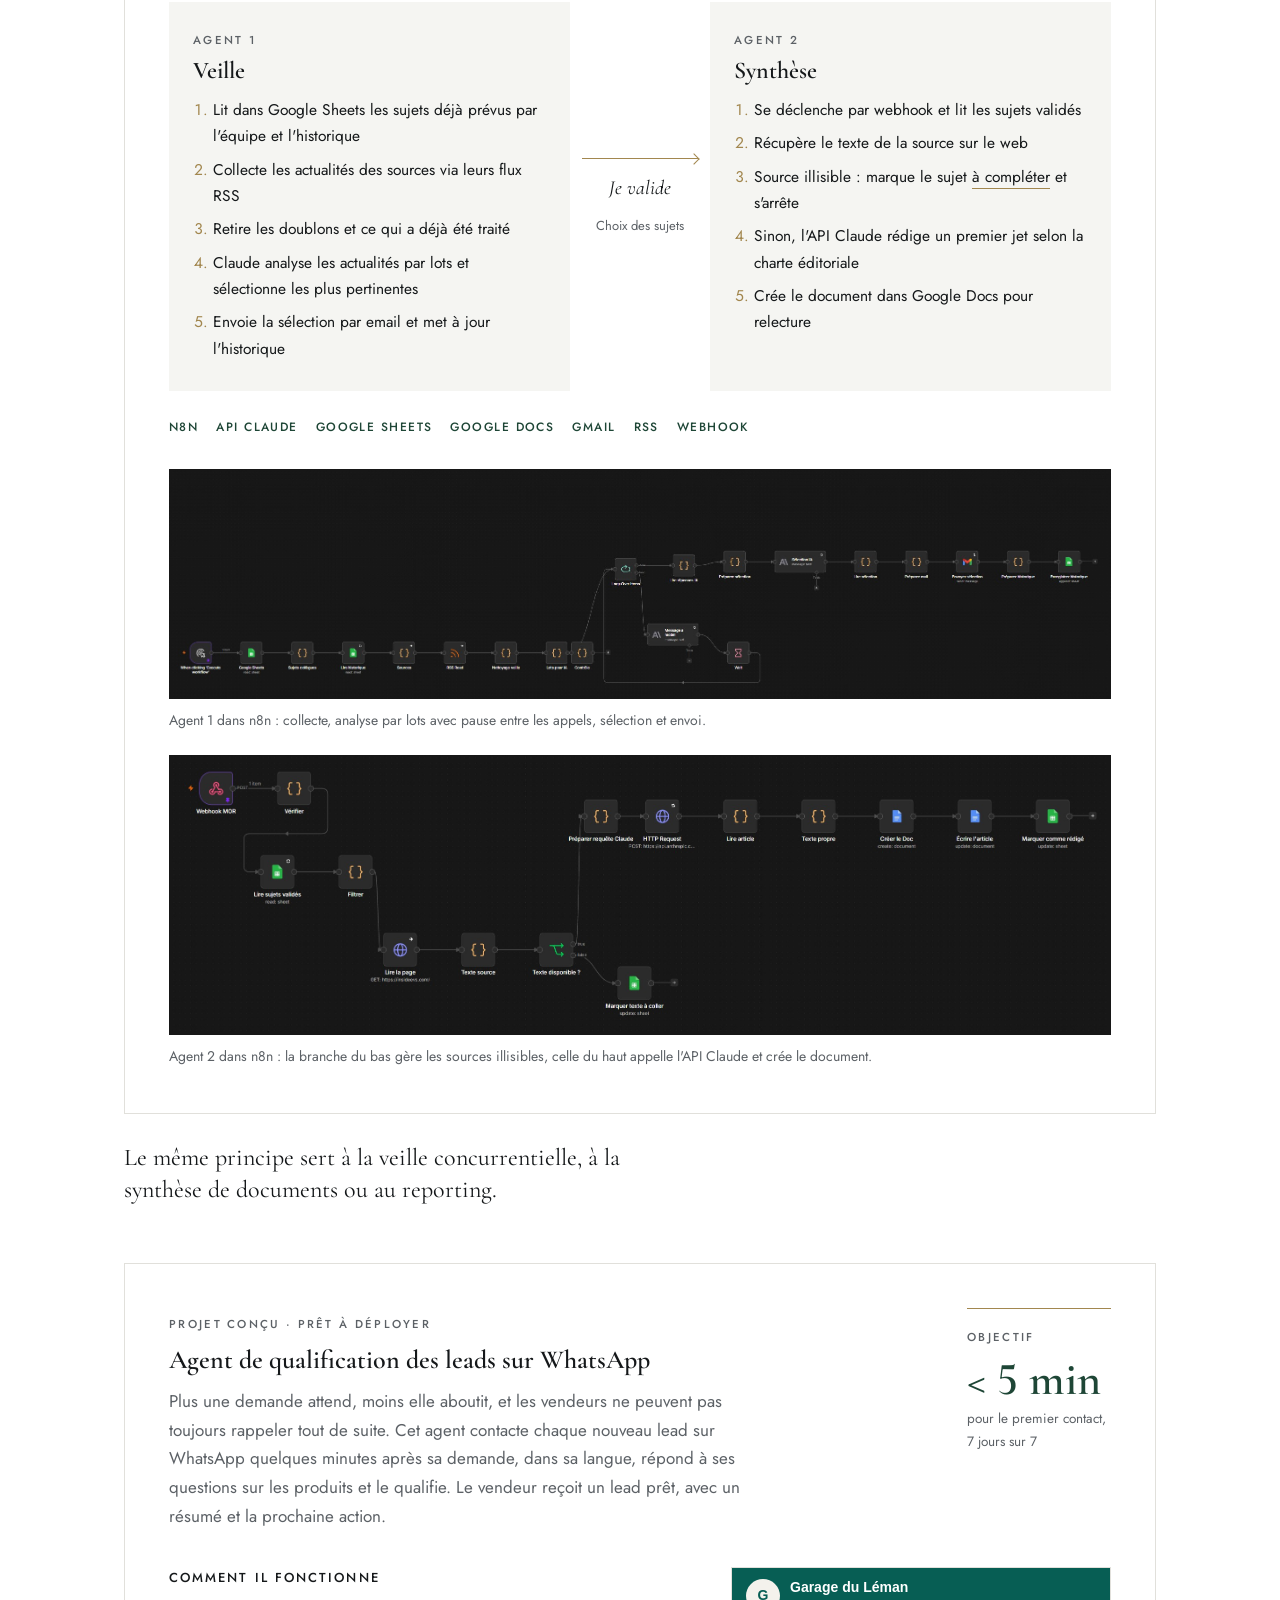
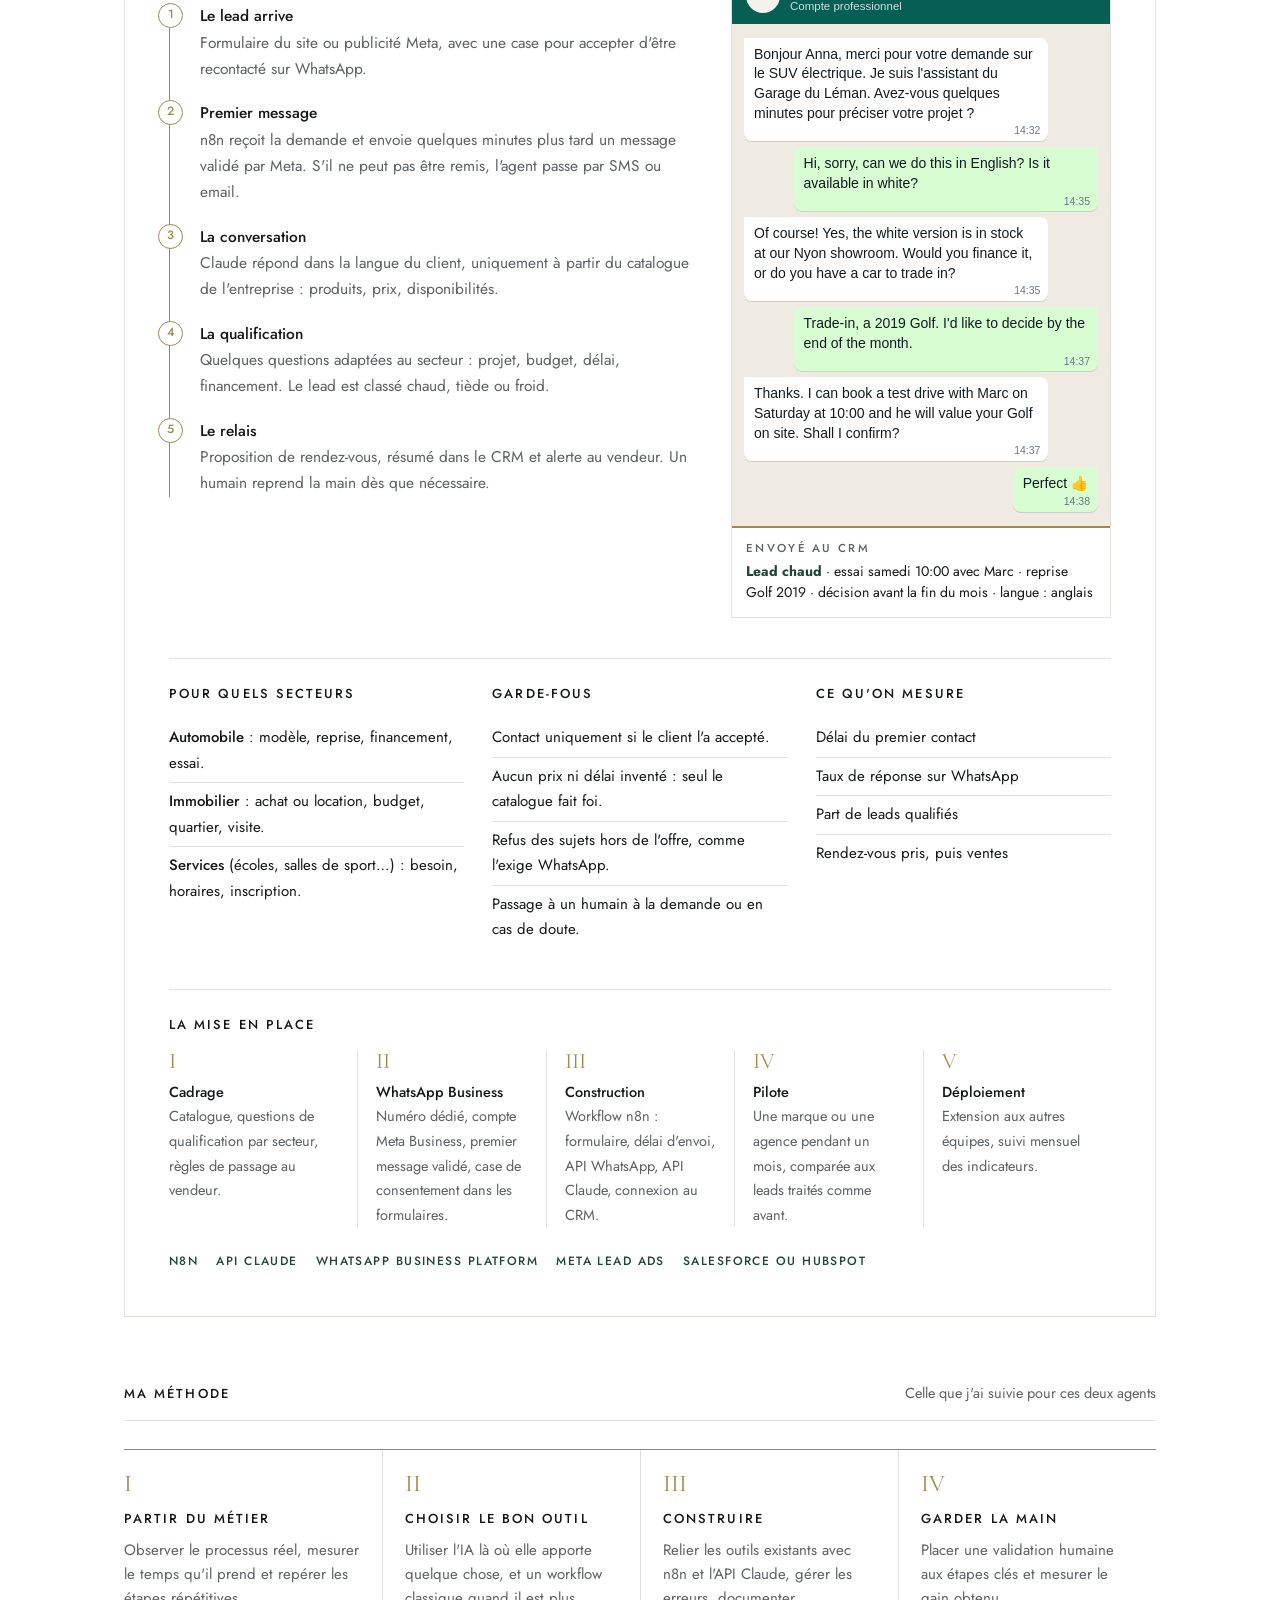
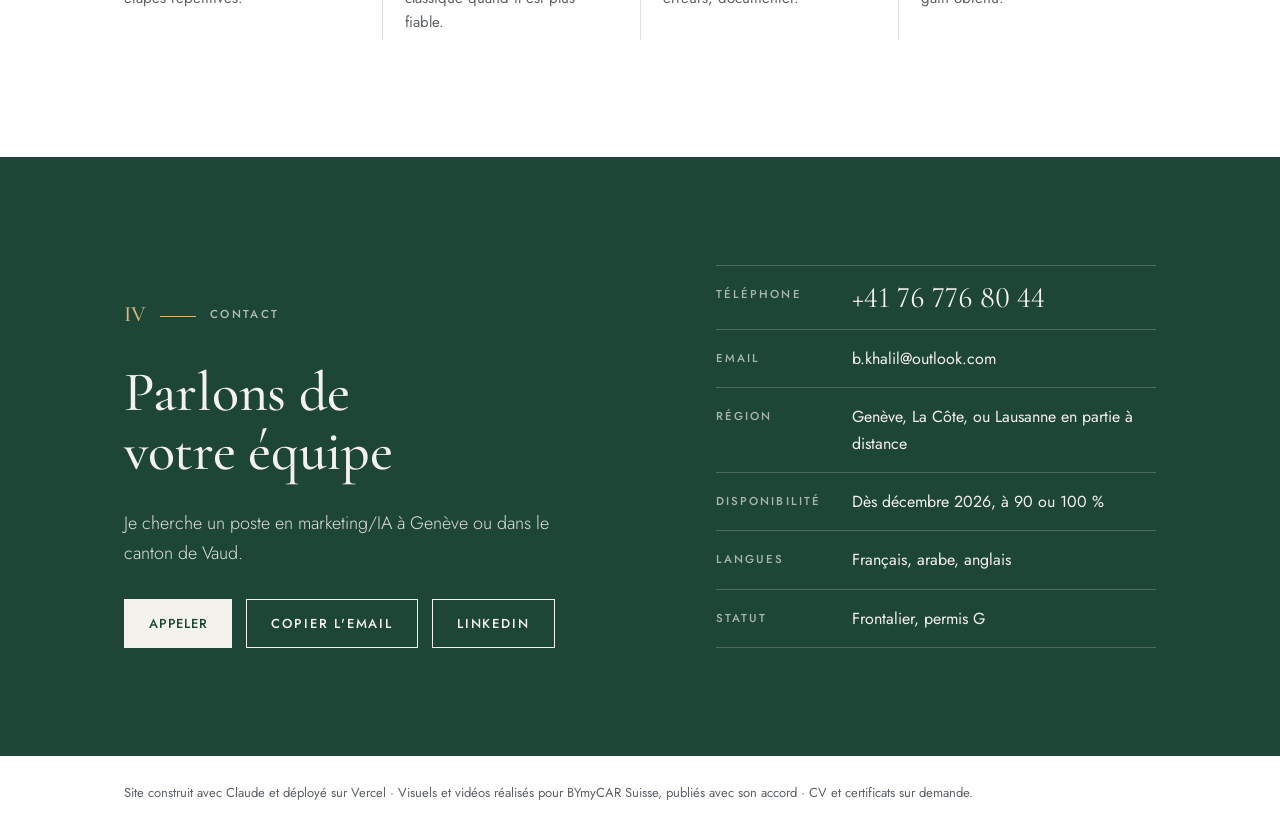
==== commit 6ef4b0eb: "Remplace la démo de l'agent analyste par le concept d'agent WhatsApp Section IA : présentation de l'" ====
--- a/index.html
+++ b/index.html
@@ -310,12 +310,87 @@
 
       <p class="transpose">Le même principe sert à la veille concurrentielle, à la synthèse de documents ou au reporting.</p>
 
-      <a class="try" href="agent.html">
-        <span class="label">Démo en direct</span>
-        <span class="try-t">Essayez l'agent analyste marketing</span>
-        <span class="try-d">Choisissez une entreprise fictive : l'agent calcule les KPI et rédige une note de décision avec trois recommandations, en une dizaine de secondes.</span>
-        <span class="try-go">Lancer la démo <span aria-hidden="true">→</span></span>
-      </a>
+      <article class="project concept">
+        <div class="project-head">
+          <div>
+            <span class="label">Projet conçu · prêt à déployer</span>
+            <h3>Agent de qualification des leads sur WhatsApp</h3>
+            <p>Plus une demande attend, moins elle aboutit, et les vendeurs ne peuvent pas toujours rappeler tout de suite. Cet agent contacte chaque nouveau lead sur WhatsApp quelques minutes après sa demande, dans sa langue, répond à ses questions sur les produits et le qualifie. Le vendeur reçoit un lead prêt, avec un résumé et la prochaine action.</p>
+          </div>
+          <div class="gain">
+            <span class="label">Objectif</span>
+            <div class="v"><b>&lt; 5 min</b></div>
+            <small>pour le premier contact, 7 jours sur 7</small>
+          </div>
+        </div>
+
+        <div class="concept-grid">
+          <div>
+            <h4 class="sub">Comment il fonctionne</h4>
+            <ol class="cflow">
+              <li><b>Le lead arrive</b>Formulaire du site ou publicité Meta, avec une case pour accepter d'être recontacté sur WhatsApp.</li>
+              <li><b>Premier message</b>n8n reçoit la demande et envoie quelques minutes plus tard un message validé par Meta. S'il ne peut pas être remis, l'agent passe par SMS ou email.</li>
+              <li><b>La conversation</b>Claude répond dans la langue du client, uniquement à partir du catalogue de l'entreprise : produits, prix, disponibilités.</li>
+              <li><b>La qualification</b>Quelques questions adaptées au secteur : projet, budget, délai, financement. Le lead est classé chaud, tiède ou froid.</li>
+              <li><b>Le relais</b>Proposition de rendez-vous, résumé dans le CRM et alerte au vendeur. Un humain reprend la main dès que nécessaire.</li>
+            </ol>
+          </div>
+          <figure class="wa" aria-label="Exemple de conversation">
+            <div class="wa-top"><span class="wa-av" aria-hidden="true">G</span><span><b>Garage du Léman</b><small>Compte professionnel</small></span></div>
+            <div class="wa-body">
+              <p class="in">Bonjour Anna, merci pour votre demande sur le SUV électrique. Je suis l'assistant du Garage du Léman. Avez-vous quelques minutes pour préciser votre projet ?<time>14:32</time></p>
+              <p class="out">Hi, sorry, can we do this in English? Is it available in white?<time>14:35</time></p>
+              <p class="in">Of course! Yes, the white version is in stock at our Nyon showroom. Would you finance it, or do you have a car to trade in?<time>14:35</time></p>
+              <p class="out">Trade-in, a 2019 Golf. I'd like to decide by the end of the month.<time>14:37</time></p>
+              <p class="in">Thanks. I can book a test drive with Marc on Saturday at 10:00 and he will value your Golf on site. Shall I confirm?<time>14:37</time></p>
+              <p class="out">Perfect 👍<time>14:38</time></p>
+            </div>
+            <figcaption class="crm-card">
+              <span class="label">Envoyé au CRM</span>
+              <b>Lead chaud</b> · essai samedi 10:00 avec Marc · reprise Golf 2019 · décision avant la fin du mois · langue : anglais
+            </figcaption>
+          </figure>
+        </div>
+
+        <div class="concept-cols">
+          <div>
+            <h4 class="sub">Pour quels secteurs</h4>
+            <ul class="plain">
+              <li><b>Automobile</b> : modèle, reprise, financement, essai.</li>
+              <li><b>Immobilier</b> : achat ou location, budget, quartier, visite.</li>
+              <li><b>Services</b> (écoles, salles de sport…) : besoin, horaires, inscription.</li>
+            </ul>
+          </div>
+          <div>
+            <h4 class="sub">Garde-fous</h4>
+            <ul class="plain">
+              <li>Contact uniquement si le client l'a accepté.</li>
+              <li>Aucun prix ni délai inventé : seul le catalogue fait foi.</li>
+              <li>Refus des sujets hors de l'offre, comme l'exige WhatsApp.</li>
+              <li>Passage à un humain à la demande ou en cas de doute.</li>
+            </ul>
+          </div>
+          <div>
+            <h4 class="sub">Ce qu'on mesure</h4>
+            <ul class="plain">
+              <li>Délai du premier contact</li>
+              <li>Taux de réponse sur WhatsApp</li>
+              <li>Part de leads qualifiés</li>
+              <li>Rendez-vous pris, puis ventes</li>
+            </ul>
+          </div>
+        </div>
+
+        <h4 class="sub">La mise en place</h4>
+        <ol class="rollout">
+          <li><b>Cadrage</b>Catalogue, questions de qualification par secteur, règles de passage au vendeur.</li>
+          <li><b>WhatsApp Business</b>Numéro dédié, compte Meta Business, premier message validé, case de consentement dans les formulaires.</li>
+          <li><b>Construction</b>Workflow n8n : formulaire, délai d'envoi, API WhatsApp, API Claude, connexion au CRM.</li>
+          <li><b>Pilote</b>Une marque ou une agence pendant un mois, comparée aux leads traités comme avant.</li>
+          <li><b>Déploiement</b>Extension aux autres équipes, suivi mensuel des indicateurs.</li>
+        </ol>
+        <ul class="tools" aria-label="Outils prévus"><li>n8n</li><li>API Claude</li><li>WhatsApp Business Platform</li><li>Meta Lead Ads</li><li>Salesforce ou HubSpot</li></ul>
+      </article>
 
       <div class="block">
         <div class="block-head"><h4>Ma méthode</h4><p>Celle que j'ai suivie pour ces deux agents</p></div>
--- a/styles.css
+++ b/styles.css
@@ -263,12 +263,6 @@
 .shot img { max-width: none; width: 1100px; height: auto; }
 @media (min-width: 1000px) { .shot img { width: 100%; max-width: 100%; } }
 .shots figcaption { font-size: 14px; color: var(--ink-soft); margin-top: 10px; }
-.try { display: grid; gap: 8px; margin-top: 32px; padding: 30px 34px; background: #1e4636; color: #f4f2ec; text-decoration: none; max-width: 760px; transition: background .2s; }
-.try:hover { background: #173a2c; }
-.try .label { color: rgba(244, 242, 236, 0.7); }
-.try-t { font-family: var(--font-display); font-weight: 500; font-size: clamp(26px, 3vw, 34px); line-height: 1.15; }
-.try-d { font-weight: 300; font-size: 16.5px; max-width: 56ch; color: rgba(244, 242, 236, 0.9); }
-.try-go { margin-top: 8px; font-size: 13px; font-weight: 500; letter-spacing: 0.14em; text-transform: uppercase; color: #d4b97e; }
 .transpose { margin: 28px 0 0; font-family: var(--font-display); font-size: 24px; line-height: 1.35; max-width: 46ch; }
 
 .method { margin-top: 28px; list-style: none; padding: 0; display: grid; grid-template-columns: repeat(4, minmax(0, 1fr)); counter-reset: m; border-top: 1px solid var(--gold); }
@@ -317,3 +311,43 @@
 dialog p { color: #e8e7e2; font-size: 14px; margin: 12px 0 0; text-align: center; }
 
 @media (prefers-reduced-motion: reduce) { .strip img, .btn, .rail .fill, .rail .dot { transition: none; } .strip button:hover img { transform: none; } }
+
+/* Concept: WhatsApp lead qualification agent */
+.concept .gain small { display: block; margin-top: 6px; font-size: 13.5px; color: var(--ink-soft); max-width: 18ch; }
+.concept h4.sub { margin: 0 0 14px; color: var(--ink); }
+.concept-grid { margin-top: 36px; display: grid; grid-template-columns: minmax(0, 1fr) minmax(0, 380px); gap: 40px; align-items: start; }
+.cflow { list-style: none; margin: 0; padding: 0; counter-reset: c; border-left: 1px solid var(--gold); }
+.cflow li { counter-increment: c; position: relative; padding: 0 0 18px 30px; font-size: 15.5px; color: var(--ink-soft); }
+.cflow li:last-child { padding-bottom: 0; }
+.cflow li::before { content: counter(c); position: absolute; left: -12px; top: 0; width: 23px; height: 23px; border-radius: 50%; background: var(--bg); border: 1px solid var(--gold); color: var(--gold); font: 500 12px/21px var(--font-body); text-align: center; }
+.cflow b, .rollout b { display: block; font-weight: 500; color: var(--ink); }
+.wa { margin: 0; border: 1px solid var(--line); background: #efeae2; font-family: -apple-system, BlinkMacSystemFont, "Segoe UI", Roboto, Arial, sans-serif; font-size: 14px; line-height: 1.4; color: #111b21; }
+.wa-top { display: flex; align-items: center; gap: 10px; padding: 10px 14px; background: #075e54; color: #fff; }
+.wa-top small { display: block; font-size: 11.5px; opacity: .8; }
+.wa-av { width: 34px; height: 34px; border-radius: 50%; background: #f4f2ec; color: #075e54; display: grid; place-items: center; font-weight: 700; flex: none; }
+.wa-body { padding: 14px 12px; display: grid; gap: 6px; }
+.wa-body p { margin: 0; max-width: 86%; padding: 7px 10px 18px; border-radius: 8px; position: relative; box-shadow: 0 1px .5px rgba(11, 20, 26, .13); }
+.wa-body .in { background: #fff; justify-self: start; border-top-left-radius: 0; }
+.wa-body .out { background: #d9fdd3; justify-self: end; border-top-right-radius: 0; }
+.wa-body time { position: absolute; right: 8px; bottom: 3px; font-size: 10.5px; color: #667781; }
+.crm-card { margin: 0; padding: 12px 14px 14px; background: #fff; border-top: 2px solid var(--gold); font-family: var(--font-body); font-size: 14px; line-height: 1.5; color: #15181a; }
+.crm-card .label { display: block; margin-bottom: 4px; }
+.crm-card b { color: #1e4636; }
+.concept-cols { margin-top: 40px; display: grid; grid-template-columns: repeat(3, minmax(0, 1fr)); gap: 28px; padding-top: 24px; border-top: 1px solid var(--line); }
+.concept-cols > div { min-width: 0; }
+.plain { margin: 0; padding: 0; list-style: none; font-size: 15px; }
+.plain li { padding: 6px 0; border-bottom: 1px solid var(--line); }
+.plain li:last-child { border-bottom: 0; }
+.plain b { font-weight: 500; }
+.concept > h4.sub { margin-top: 40px; padding-top: 24px; border-top: 1px solid var(--line); }
+.rollout { list-style: none; margin: 0 0 24px; padding: 0; display: grid; grid-template-columns: repeat(5, minmax(0, 1fr)); counter-reset: r; }
+.rollout li { counter-increment: r; padding: 0 18px 0 0; font-size: 14.5px; color: var(--ink-soft); min-width: 0; }
+.rollout li + li { padding-left: 18px; border-left: 1px solid var(--line); }
+.rollout li::before { content: counter(r, upper-roman); display: block; font-family: var(--font-display); font-size: 22px; color: var(--gold); line-height: 1; margin-bottom: 8px; }
+@media (max-width: 900px) {
+  .concept-grid { grid-template-columns: 1fr; }
+  .wa { max-width: 420px; }
+  .concept-cols { grid-template-columns: 1fr; gap: 22px; }
+  .rollout { grid-template-columns: 1fr; gap: 14px; }
+  .rollout li, .rollout li + li { padding: 0; border-left: 0; }
+}
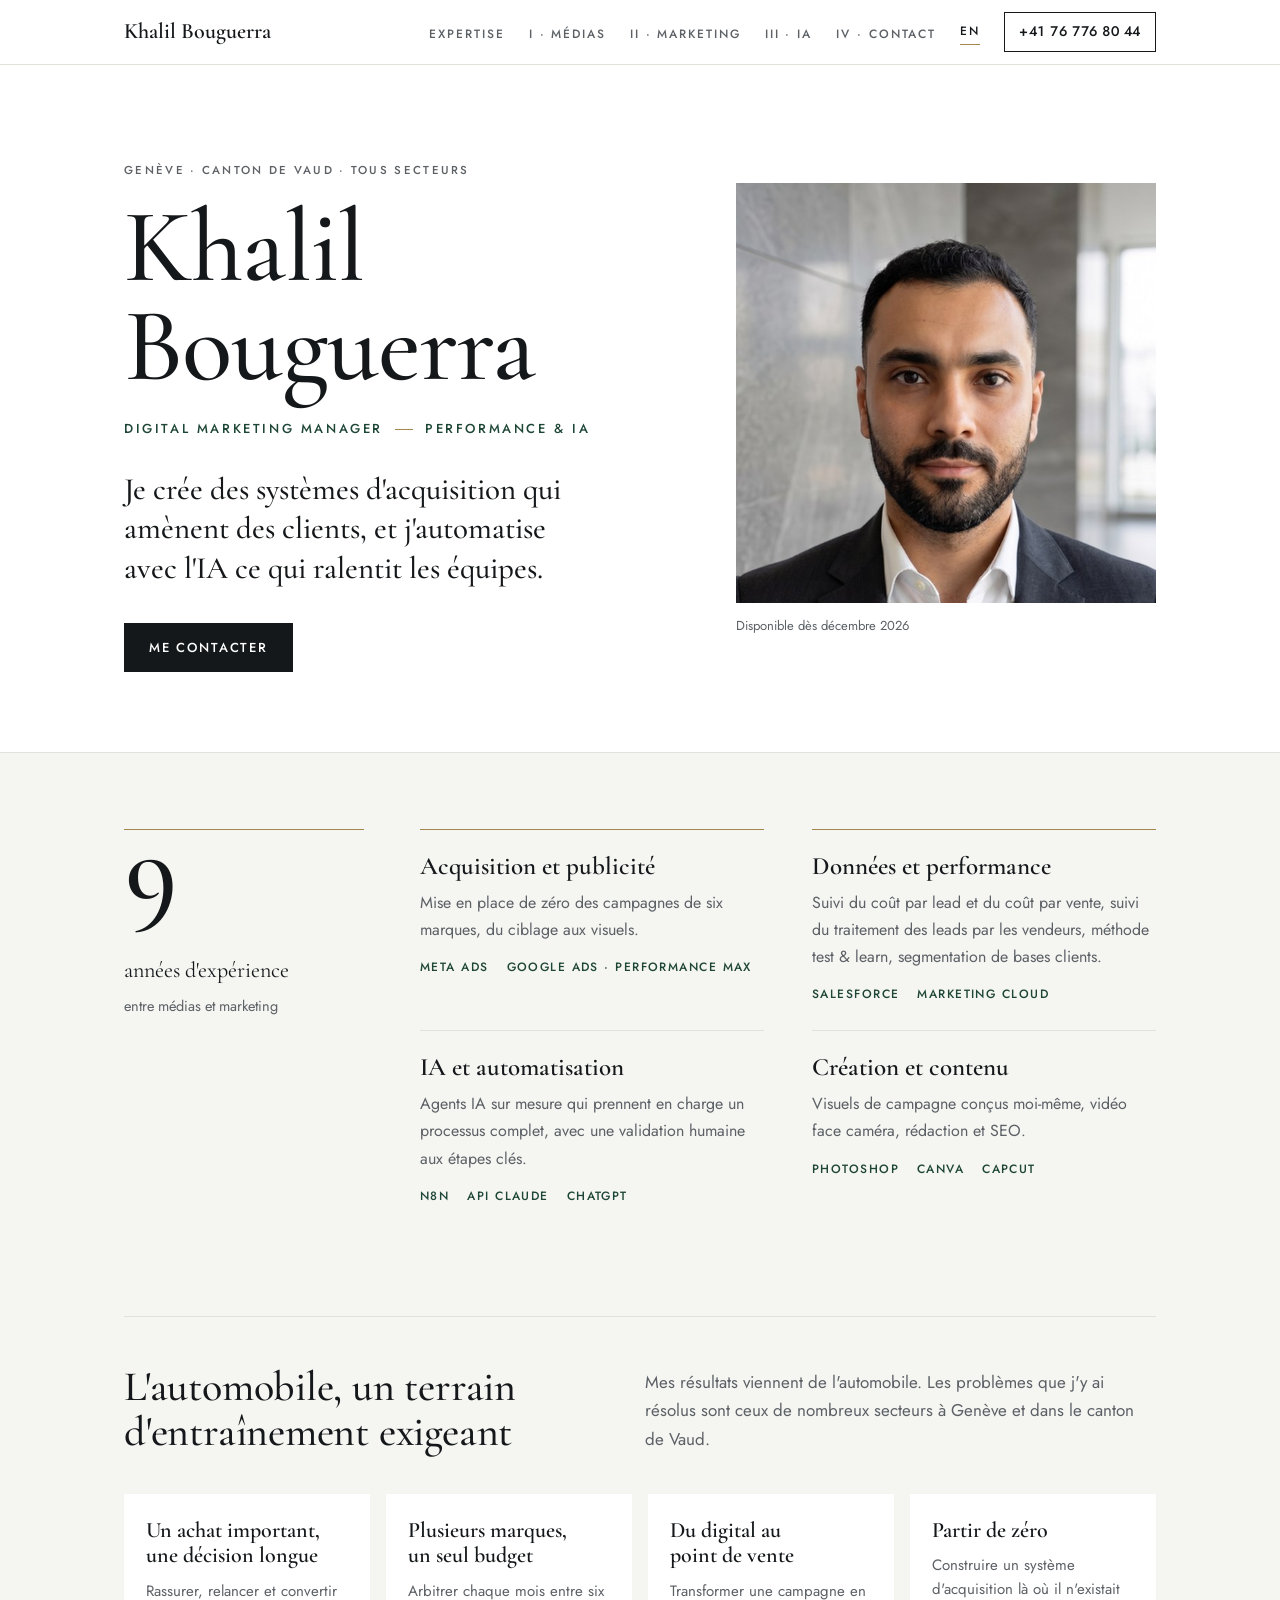
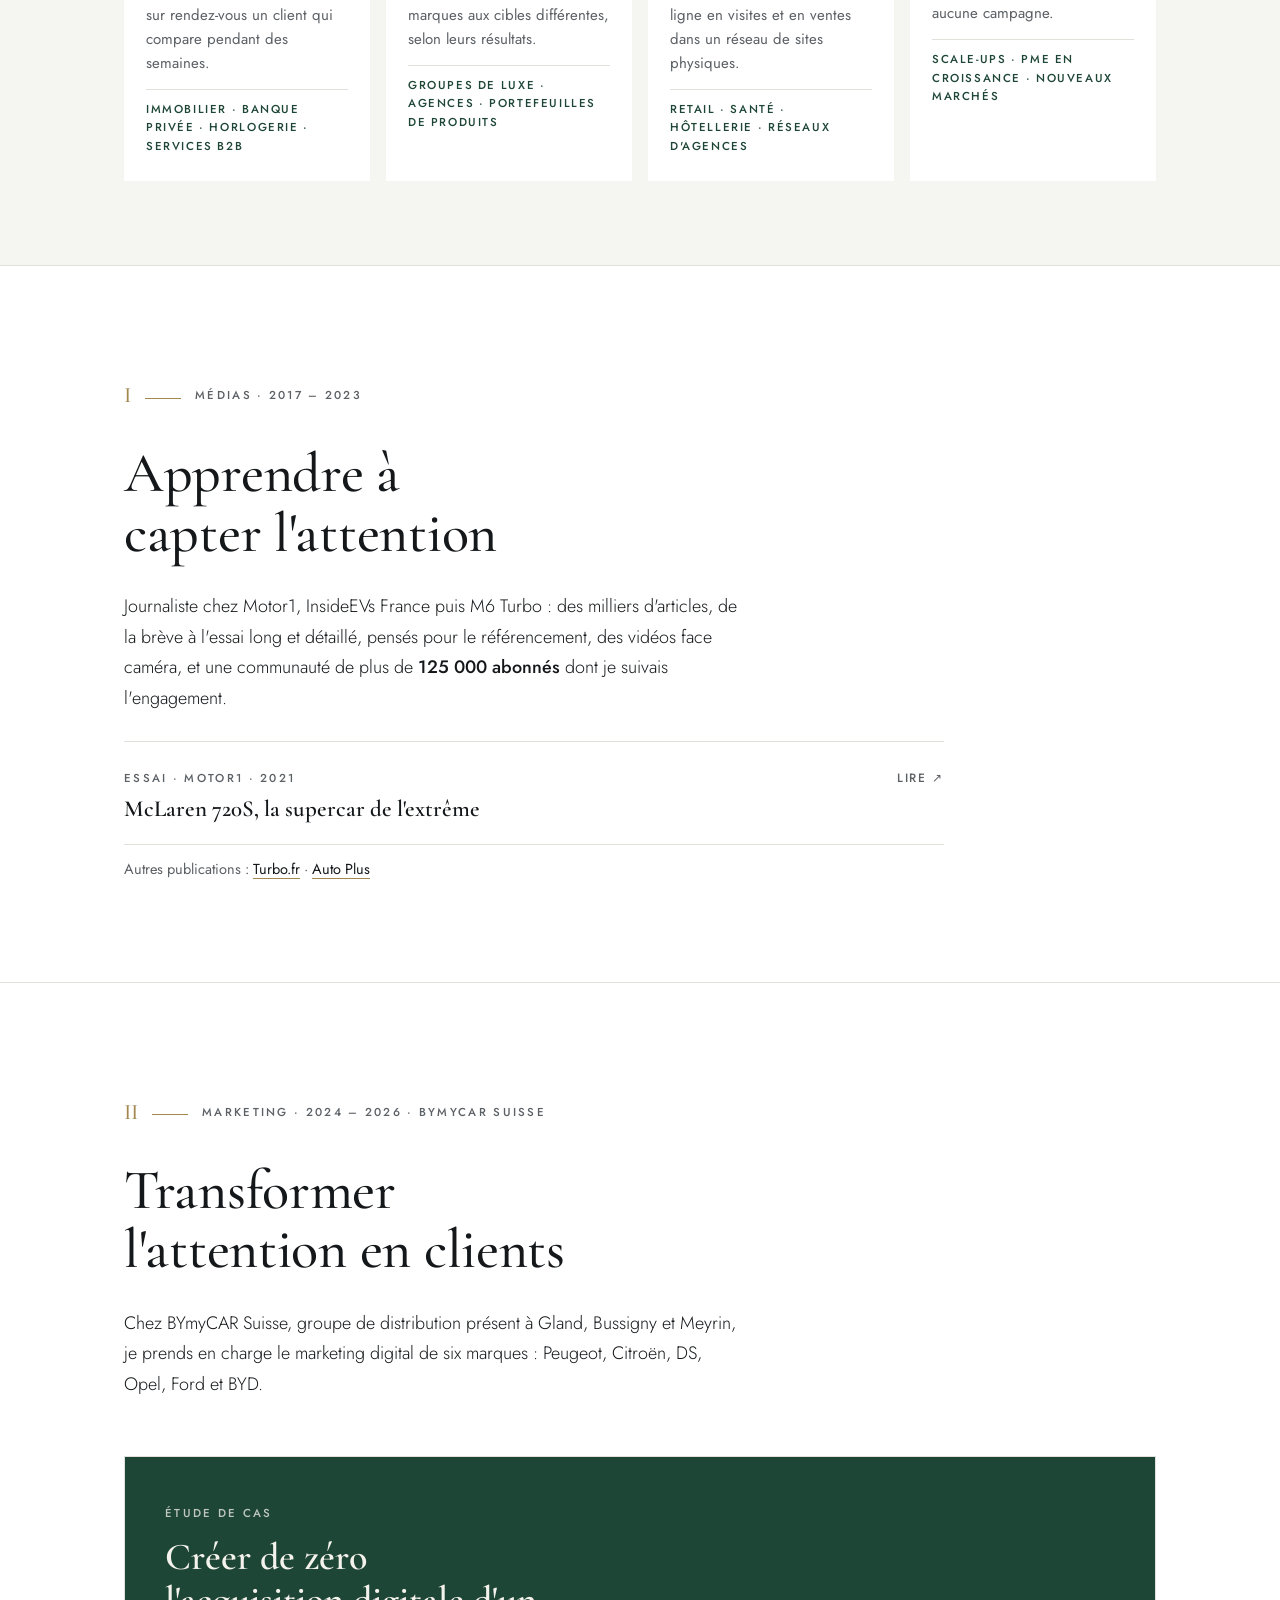
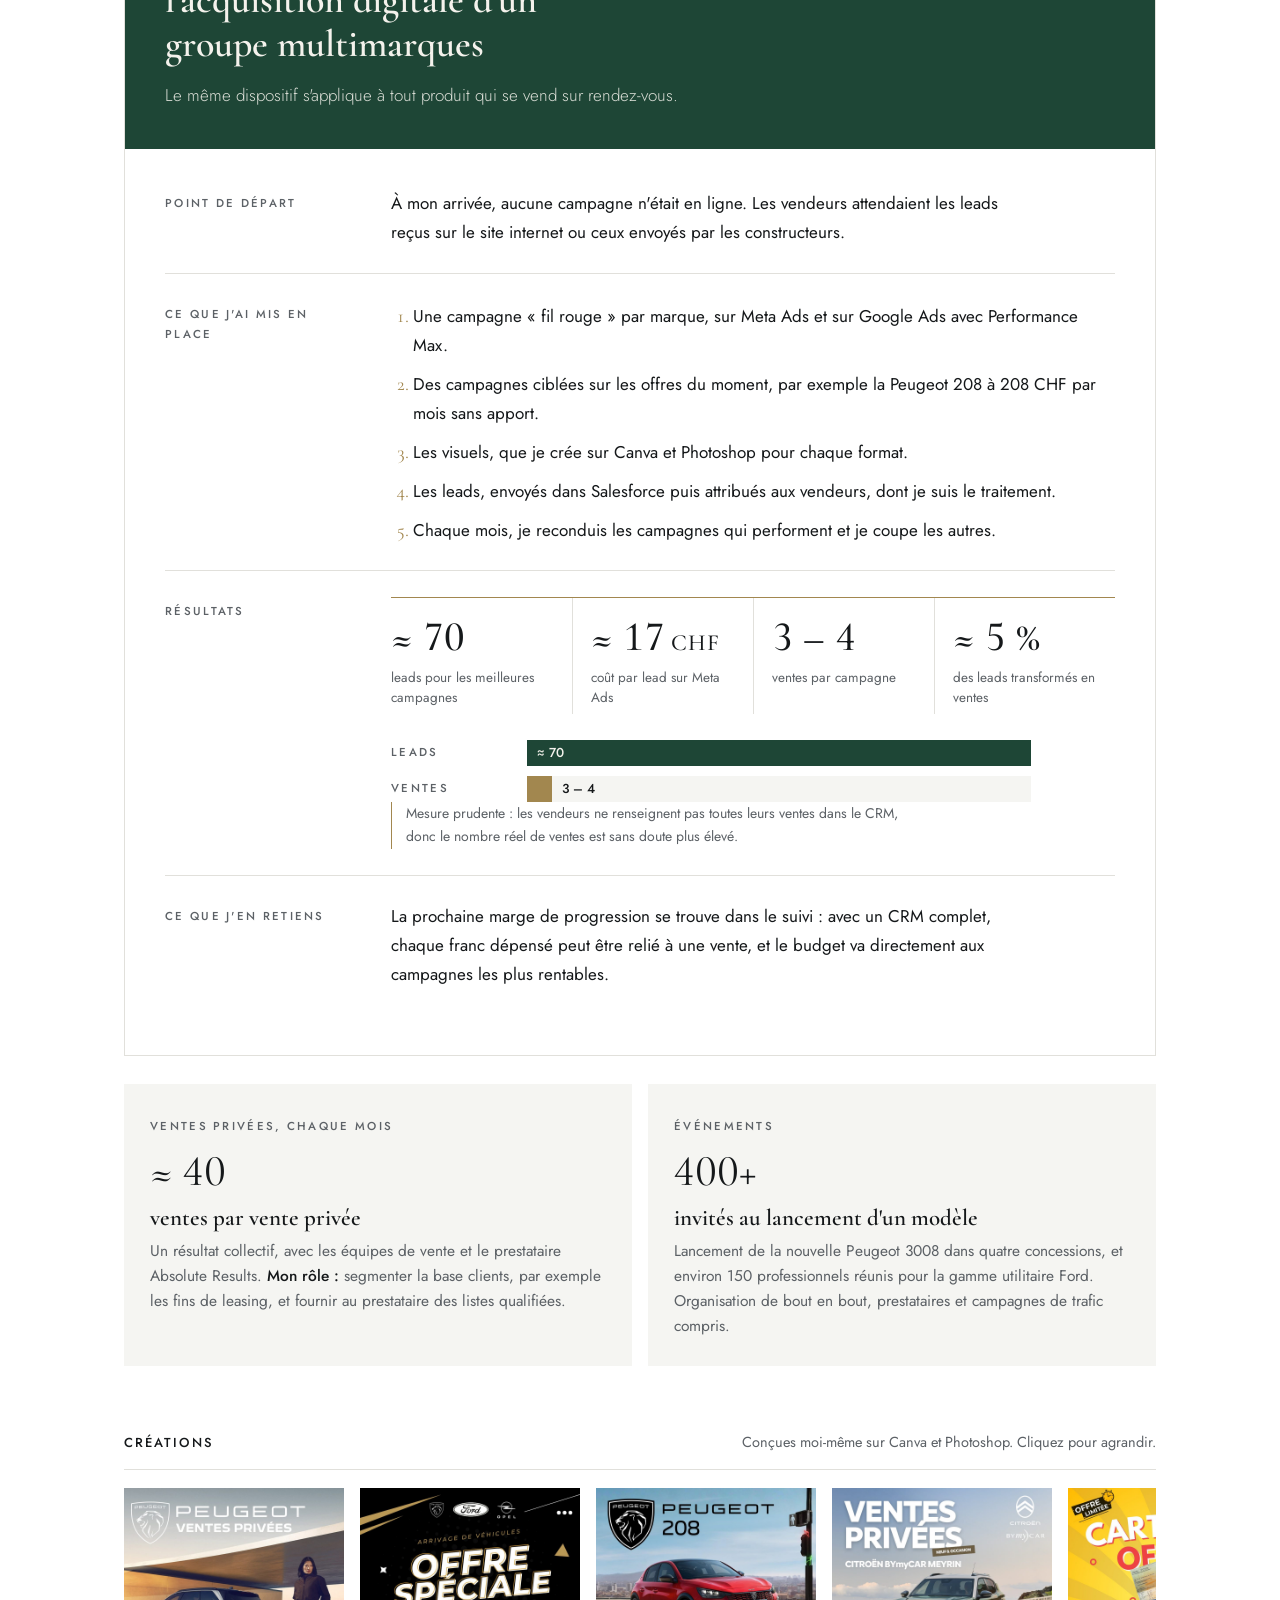
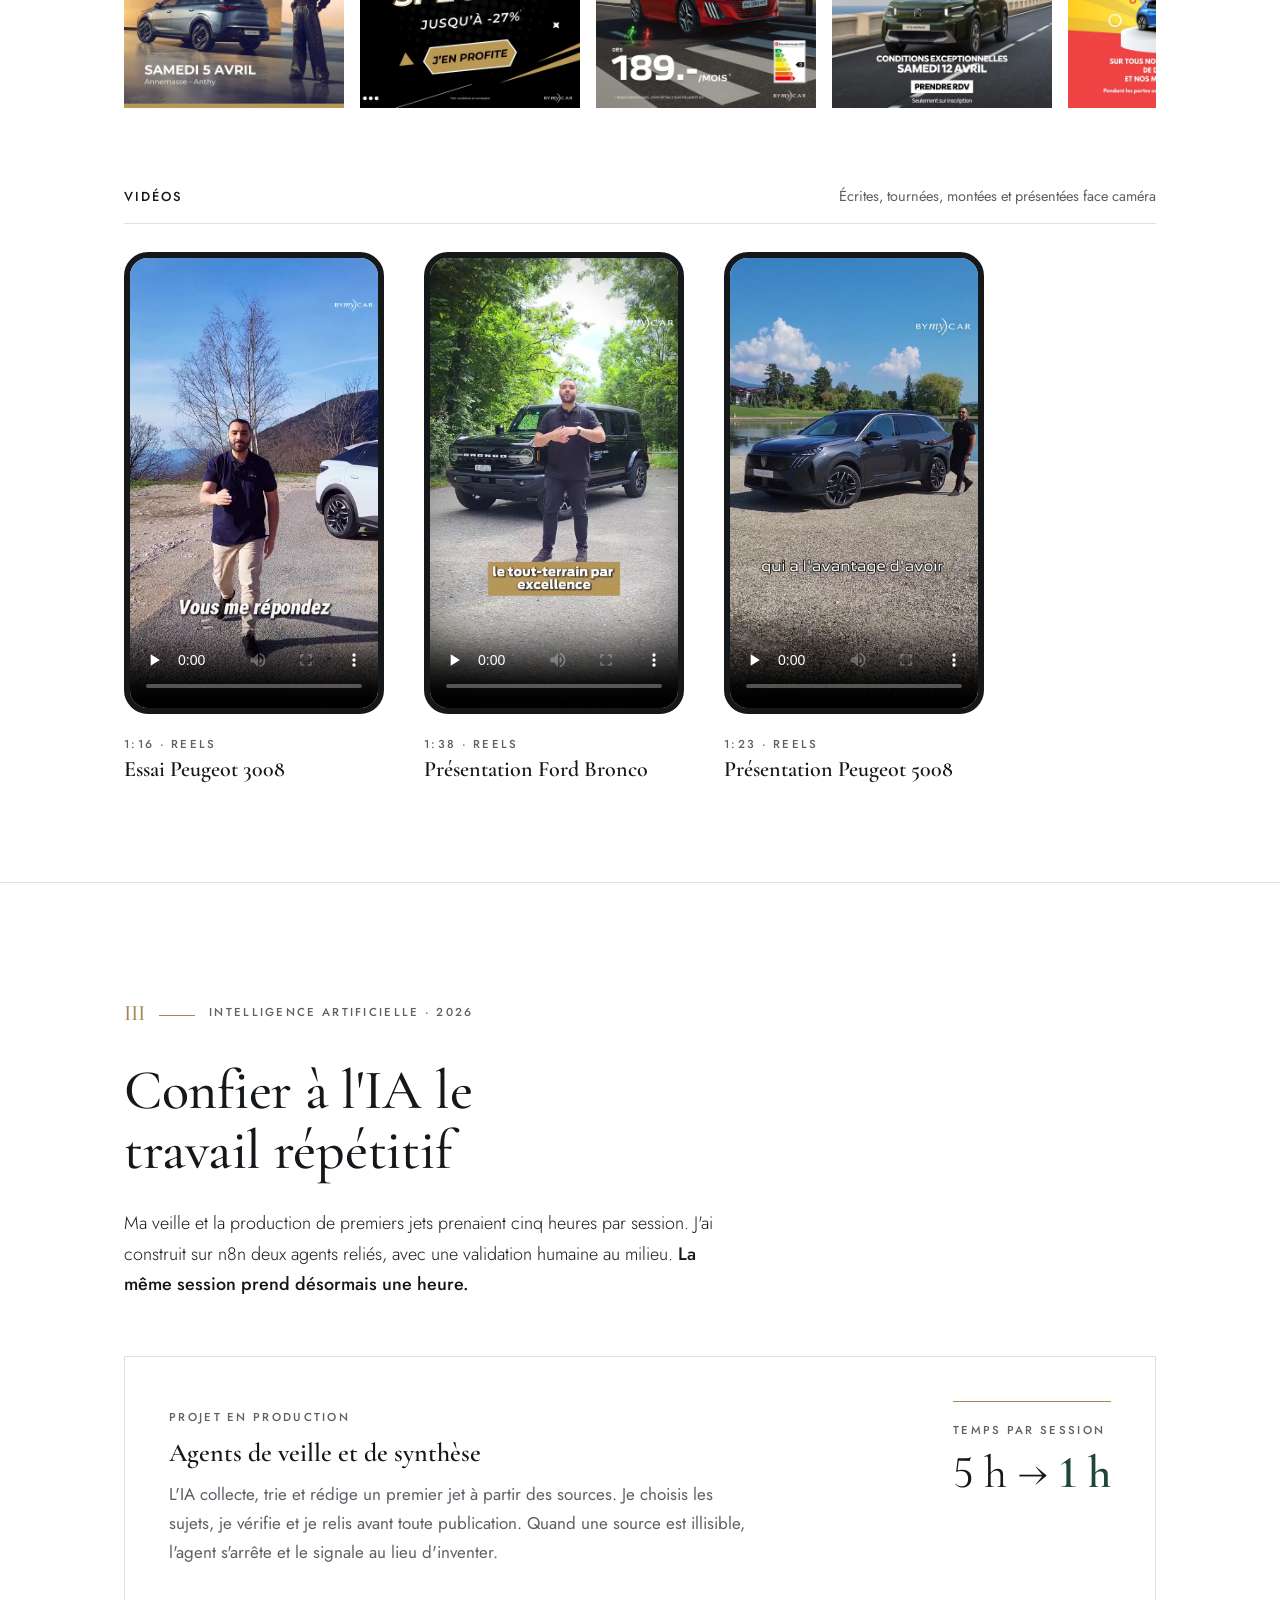
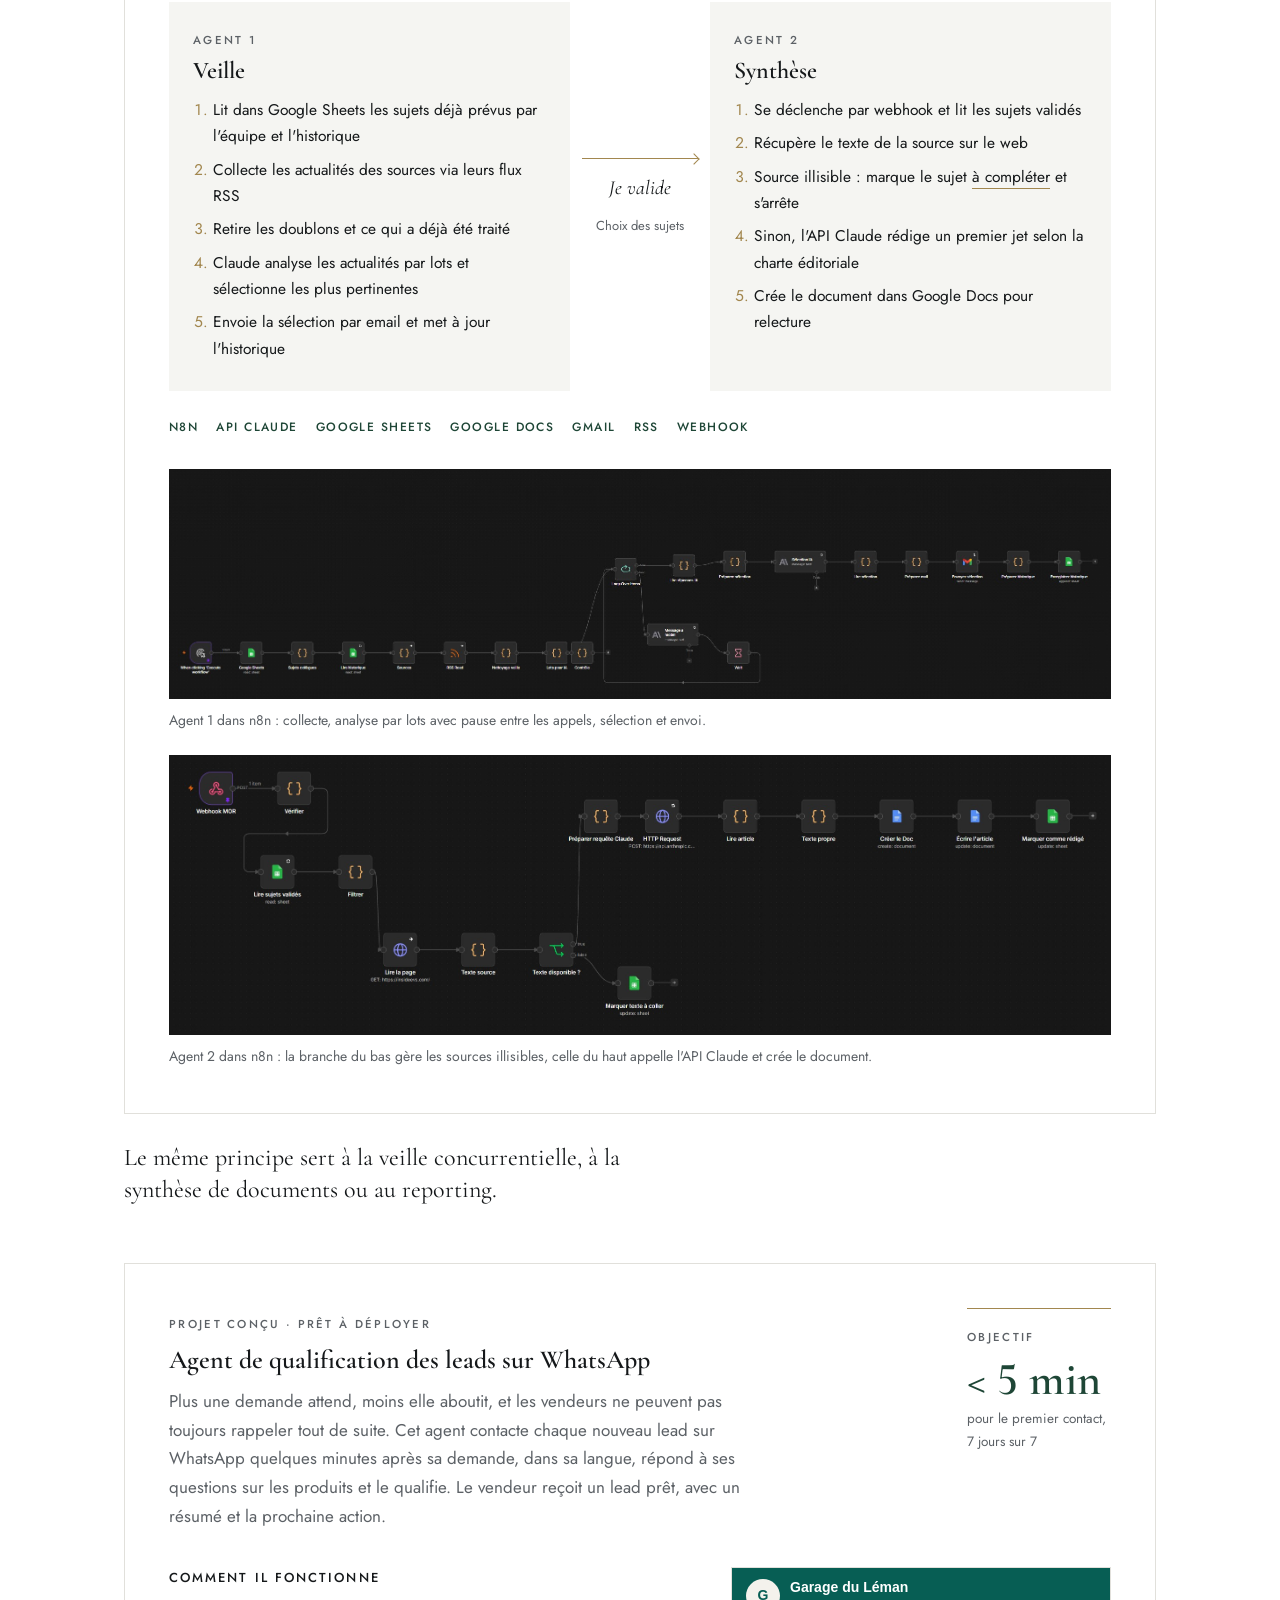
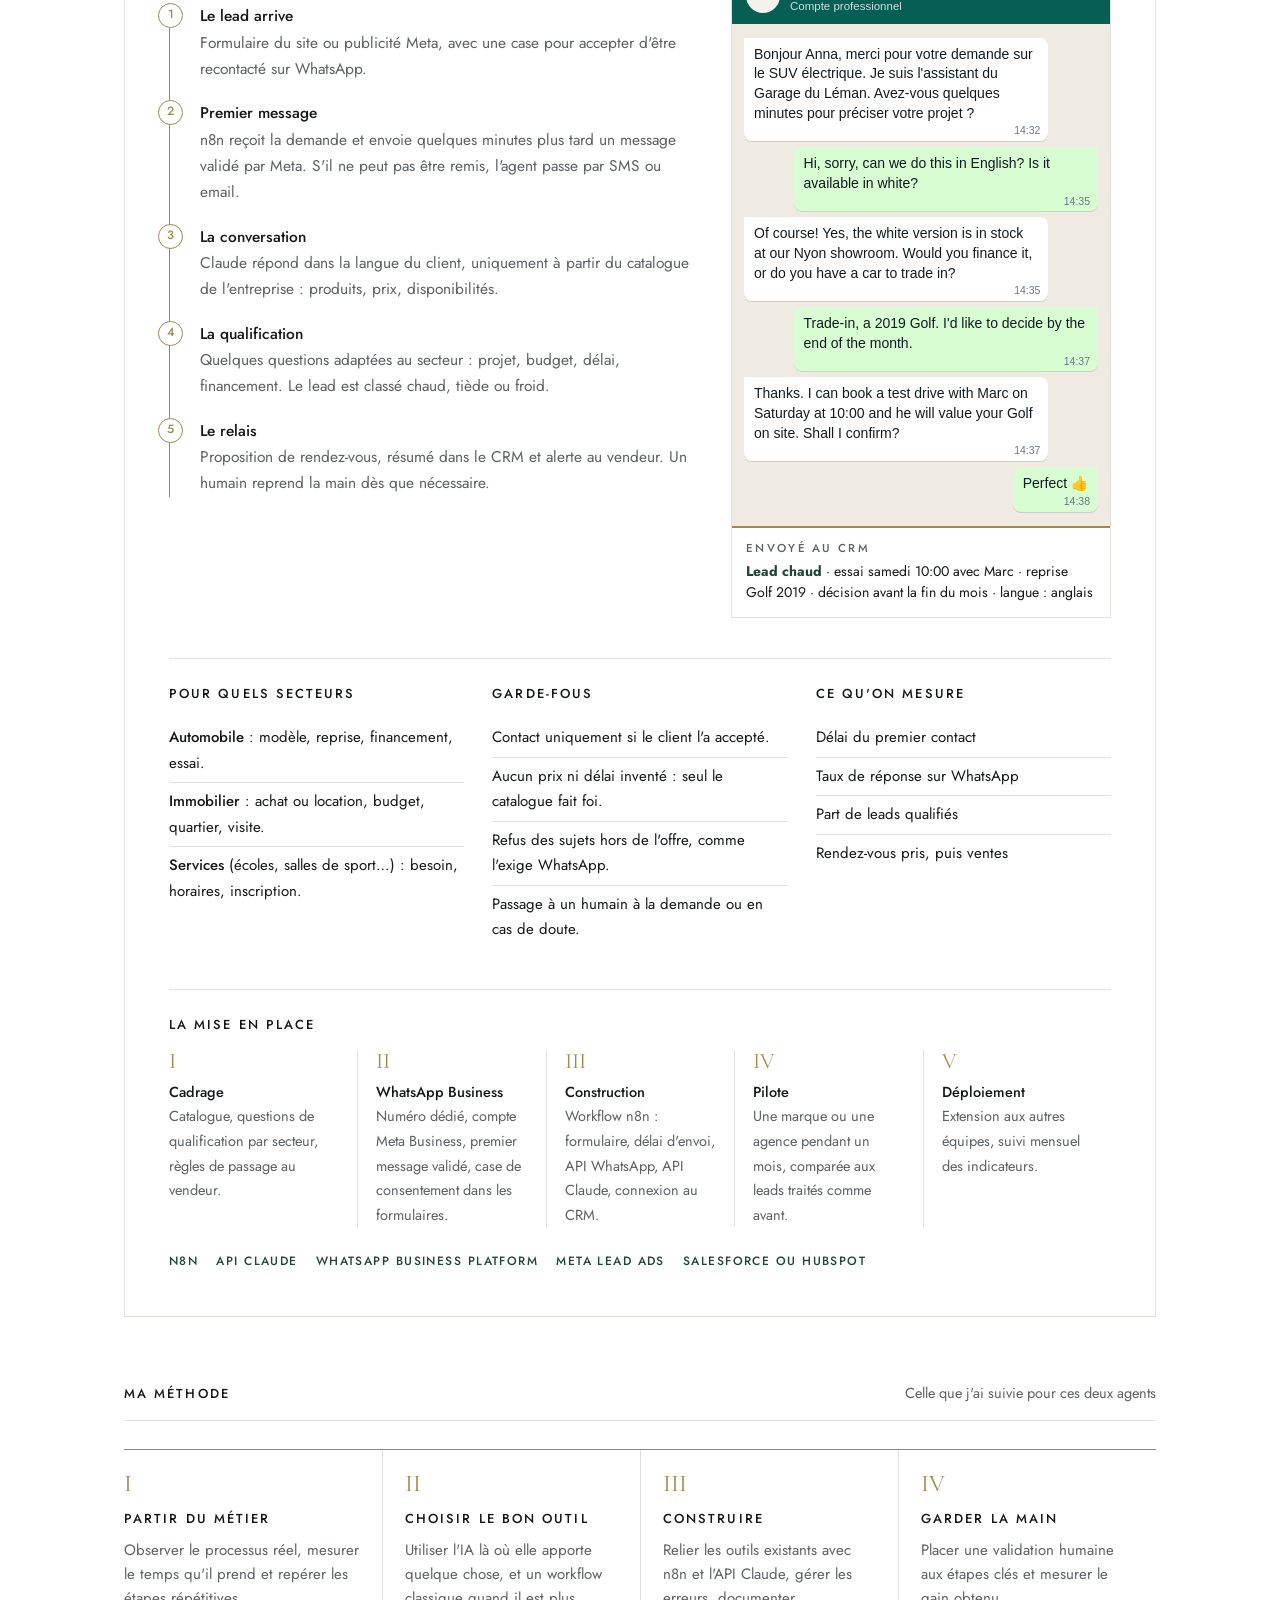
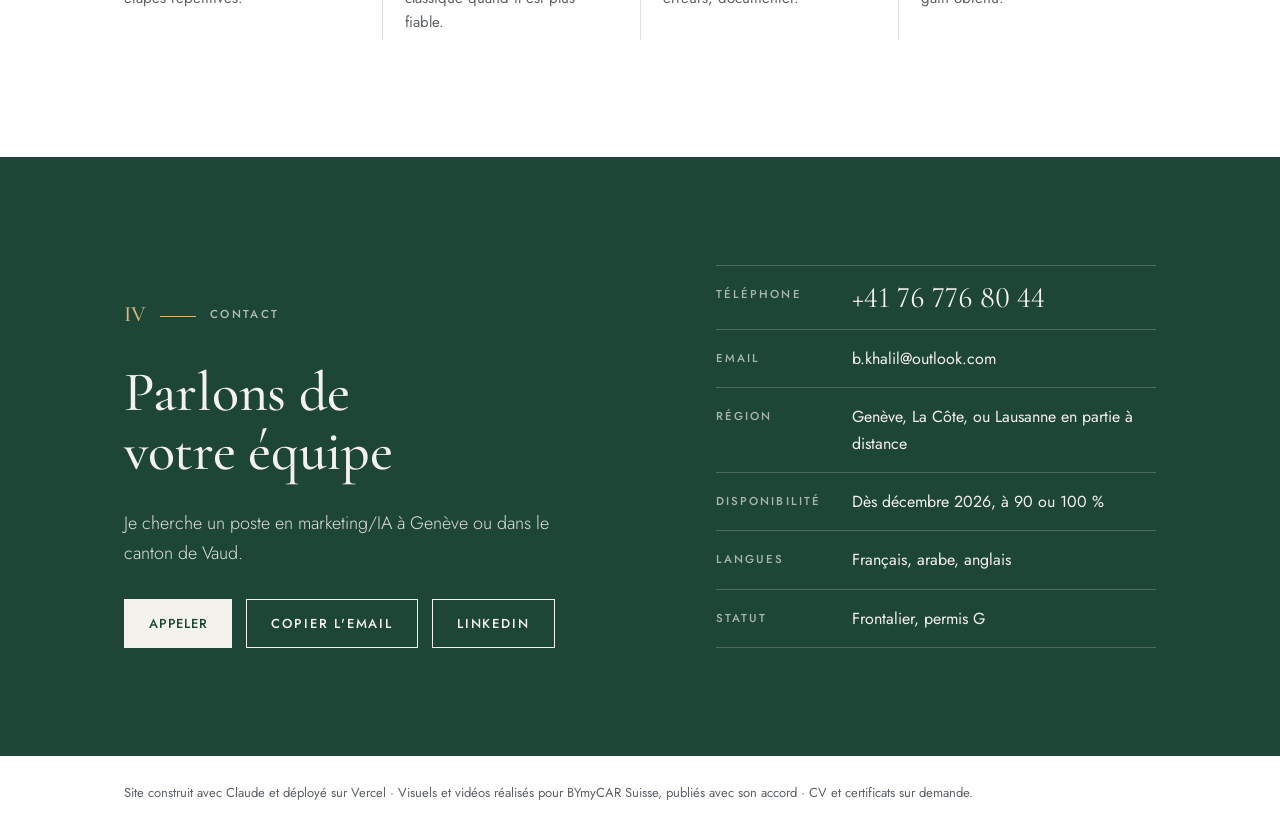
==== commit 5c91aef5: "Améliore le partage, l'accessibilité et la galerie - Métadonnées de partage (Open Graph), données st" ====
--- a/index.html
+++ b/index.html
@@ -5,6 +5,15 @@
 <meta name="viewport" content="width=device-width, initial-scale=1, viewport-fit=cover">
 <title>Khalil Bouguerra</title>
 <meta name="description" content="Khalil Bouguerra – Digital Marketing Manager, performance et IA. Genève et canton de Vaud, tous secteurs.">
+<meta name="theme-color" content="#1e4636">
+<link rel="icon" href="favicon.svg" type="image/svg+xml">
+<meta property="og:type" content="profile">
+<meta property="og:title" content="Khalil Bouguerra · Digital Marketing Manager, performance & IA">
+<meta property="og:description" content="Je crée des systèmes d’acquisition qui amènent des clients, et j’automatise avec l’IA ce qui ralentit les équipes. Genève et canton de Vaud.">
+<meta property="og:locale" content="fr_FR">
+<meta property="og:locale:alternate" content="en_GB">
+<meta name="twitter:card" content="summary">
+<script type="application/ld+json">{"@context": "https://schema.org", "@type": "Person", "name": "Khalil Bouguerra", "jobTitle": "Digital Marketing Manager", "email": "mailto:b.khalil@outlook.com", "telephone": "+41767768044", "address": {"@type": "PostalAddress", "addressRegion": "Genève", "addressCountry": "CH"}, "knowsAbout": ["Meta Ads", "Google Ads", "Performance Max", "Salesforce", "n8n", "Claude API", "AI automation"], "sameAs": ["https://www.linkedin.com/in/khalilbouguerra/"]}</script>
 <link rel="alternate" hreflang="fr" href="index.html">
 <link rel="alternate" hreflang="en" href="en.html">
 <link rel="preconnect" href="https://fonts.googleapis.com">
@@ -13,6 +22,7 @@
 <link rel="stylesheet" href="styles.css">
 </head>
 <body>
+<a class="skip" href="#contenu">Aller au contenu</a>
 <header class="nav">
   <div class="wrap nav-row">
     <a class="brand" href="#depart">Khalil Bouguerra</a>
@@ -41,7 +51,7 @@
   </ol>
 </nav>
 
-<main>
+<main id="contenu" tabindex="-1">
   <section class="hero" id="depart">
     <div class="wrap hero-grid">
       <div>
@@ -176,7 +186,7 @@
             <div>
               <div class="metrics">
                 <div class="metric"><div class="v">≈ 70</div><div class="k">leads pour les meilleures campagnes</div></div>
-                <div class="metric"><div class="v">≈ 17 CHF</div><div class="k">coût par lead sur Meta Ads</div></div>
+                <div class="metric"><div class="v">≈ 17<small>&nbsp;CHF</small></div><div class="k">coût par lead sur Meta Ads</div></div>
                 <div class="metric"><div class="v">3 – 4</div><div class="k">ventes par campagne</div></div>
                 <div class="metric"><div class="v">≈ 5 %</div><div class="k">des leads transformés en ventes</div></div>
               </div>
@@ -420,7 +430,7 @@
       </div>
       <dl class="facts">
         <div><dt>Téléphone</dt><dd class="tel"><a href="tel:+41767768044">+41 76 776 80 44</a></dd></div>
-        <div><dt>Email</dt><dd id="mail">b.khalil@outlook.com</dd></div>
+        <div><dt>Email</dt><dd><a id="mail" href="mailto:b.khalil@outlook.com">b.khalil@outlook.com</a></dd></div>
         <div><dt>Région</dt><dd>Genève, La Côte, ou Lausanne en partie à distance</dd></div>
         <div><dt>Disponibilité</dt><dd>Dès décembre 2026, à 90 ou 100 %</dd></div>
         <div><dt>Langues</dt><dd>Français, arabe, anglais</dd></div>
@@ -436,8 +446,12 @@
 
 <dialog id="lightbox" aria-label="Visuel agrandi">
   <button class="close" type="button" id="lb-close">Fermer</button>
-  <img id="lb-img" alt="">
-  <p id="lb-cap"></p>
+  <div class="lb-stage">
+    <button class="lb-nav prev" type="button" id="lb-prev" aria-label="Visuel précédent">‹</button>
+    <img id="lb-img" alt="">
+    <button class="lb-nav next" type="button" id="lb-next" aria-label="Visuel suivant">›</button>
+  </div>
+  <p id="lb-cap" aria-live="polite"></p>
 </dialog>
 
 <script src="site.js"></script>
--- a/styles.css
+++ b/styles.css
@@ -351,3 +351,19 @@
   .rollout { grid-template-columns: 1fr; gap: 14px; }
   .rollout li, .rollout li + li { padding: 0; border-left: 0; }
 }
+
+/* Skip link */
+.skip { position: absolute; left: 16px; top: -60px; z-index: 20; background: var(--ink); color: var(--bg); padding: 10px 16px; font-size: 13px; font-weight: 500; letter-spacing: 0.12em; text-transform: uppercase; text-decoration: none; }
+.skip:focus { top: calc(env(safe-area-inset-top, 0px) + 12px); }
+main:focus { outline: none; }
+
+/* Metric units: smaller so values like "17 CHF" fit their column */
+.metric .v small { font-size: 0.55em; letter-spacing: 0.04em; }
+
+/* Lightbox navigation */
+.lb-stage { position: relative; }
+.lb-nav { position: absolute; top: 50%; transform: translateY(-50%); width: 44px; height: 64px; border: 0; background: rgba(10, 12, 12, 0.55); color: #fff; font: 300 36px/1 var(--font-display); cursor: pointer; }
+.lb-nav:hover { background: rgba(10, 12, 12, 0.85); }
+.lb-nav.prev { left: 0; }
+.lb-nav.next { right: 0; }
+.facts dd a#mail { text-decoration: none; }
